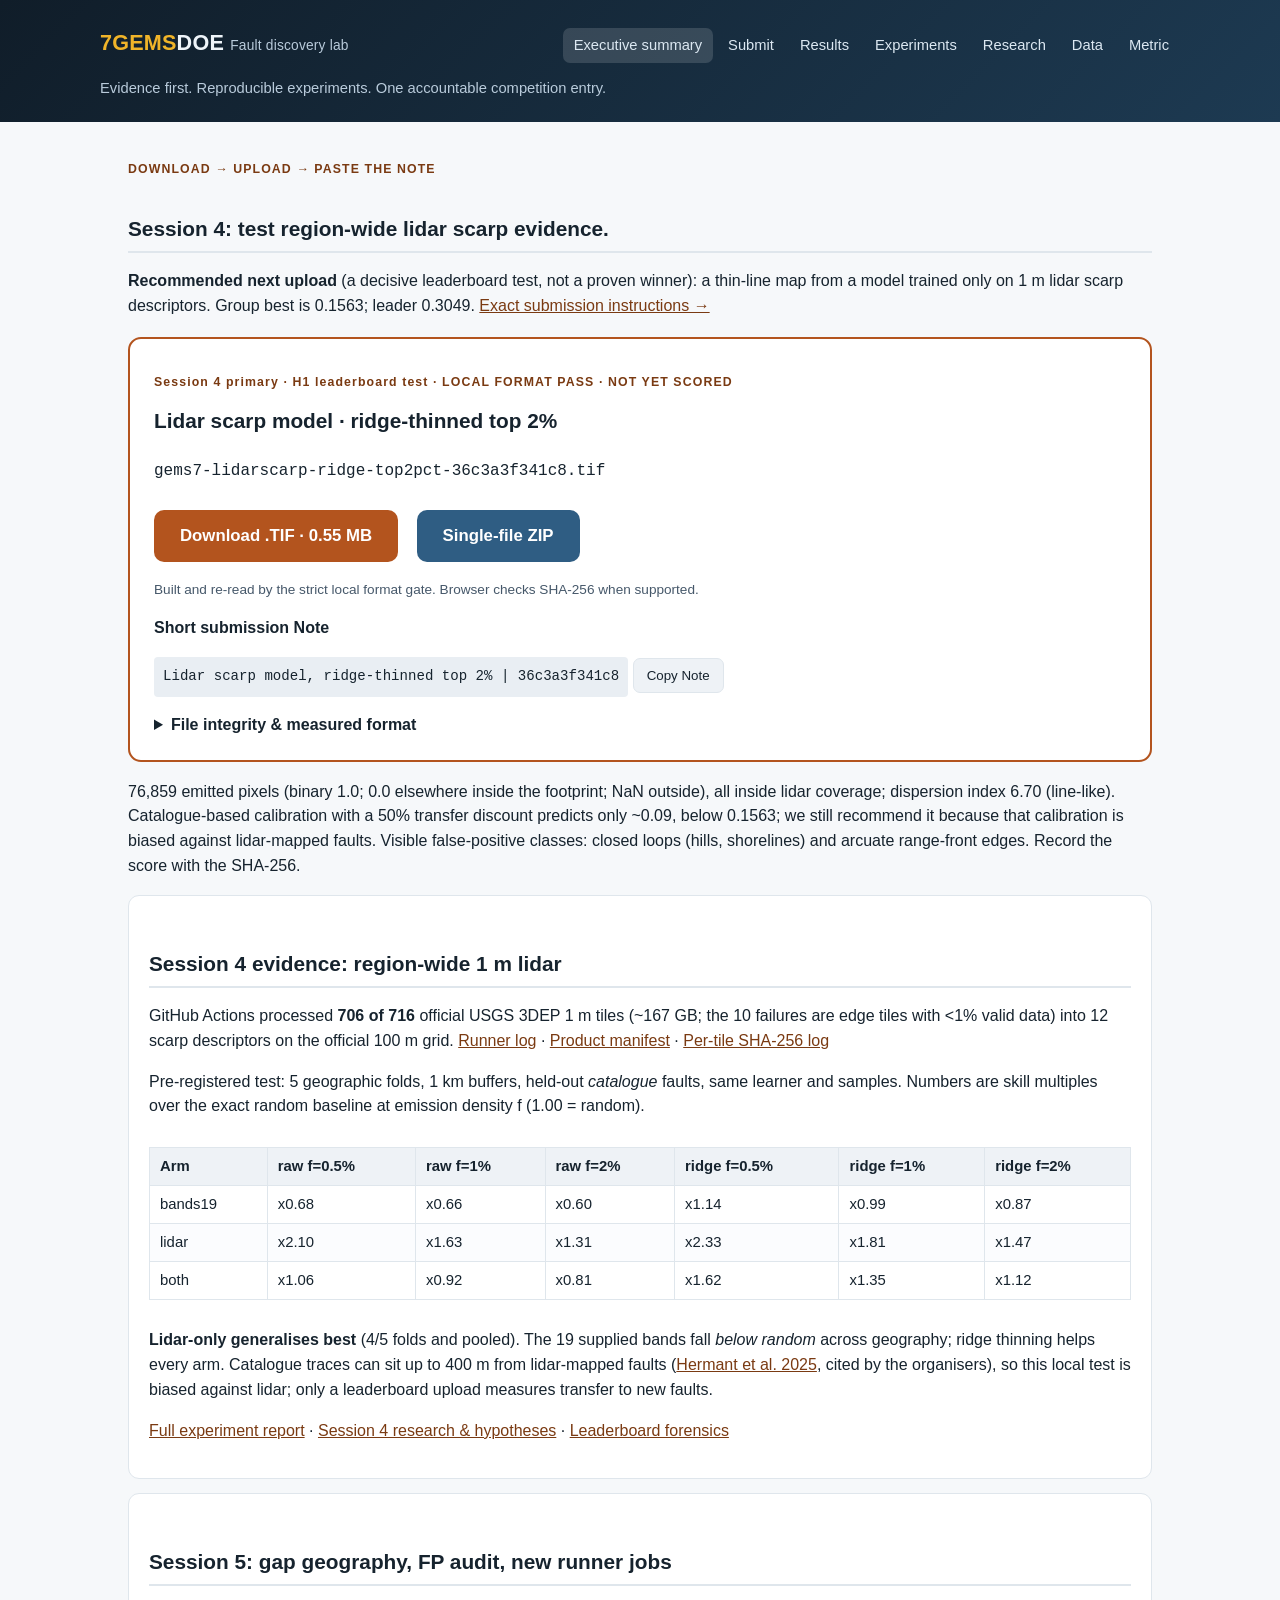
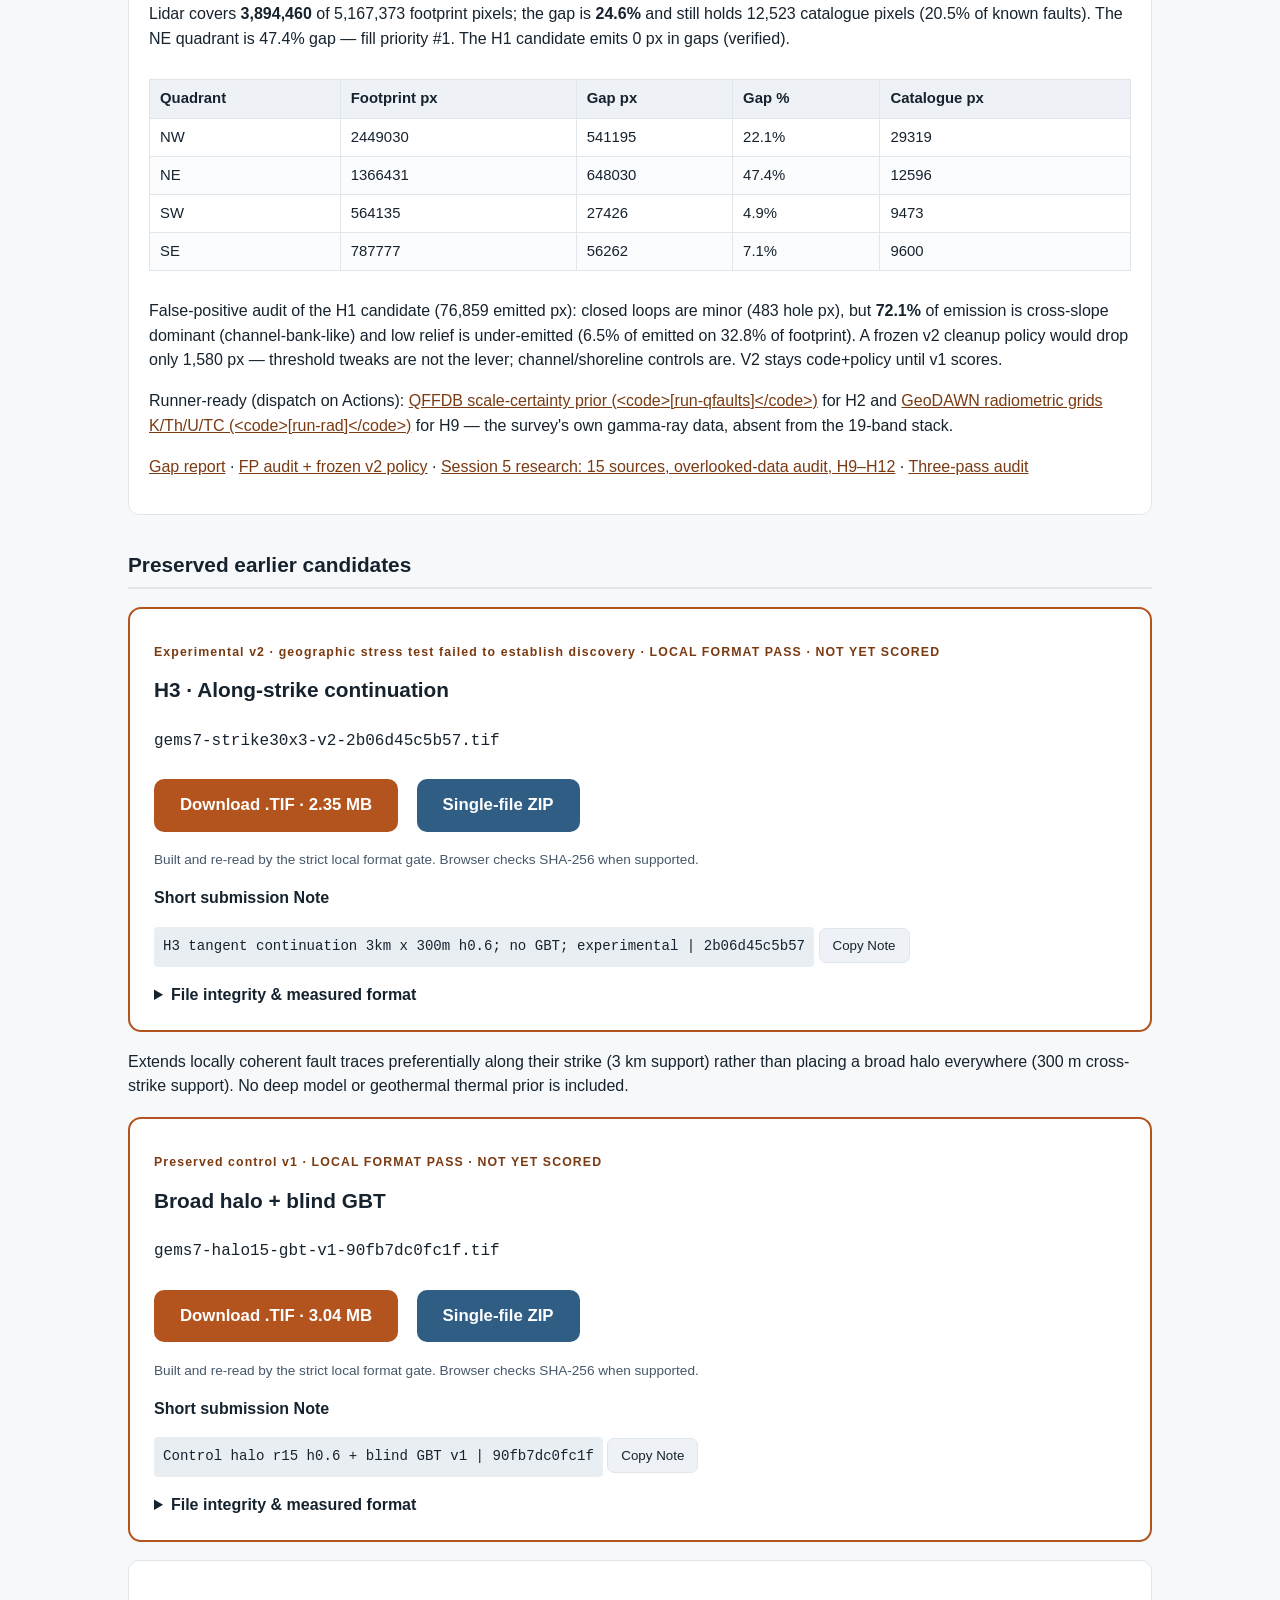
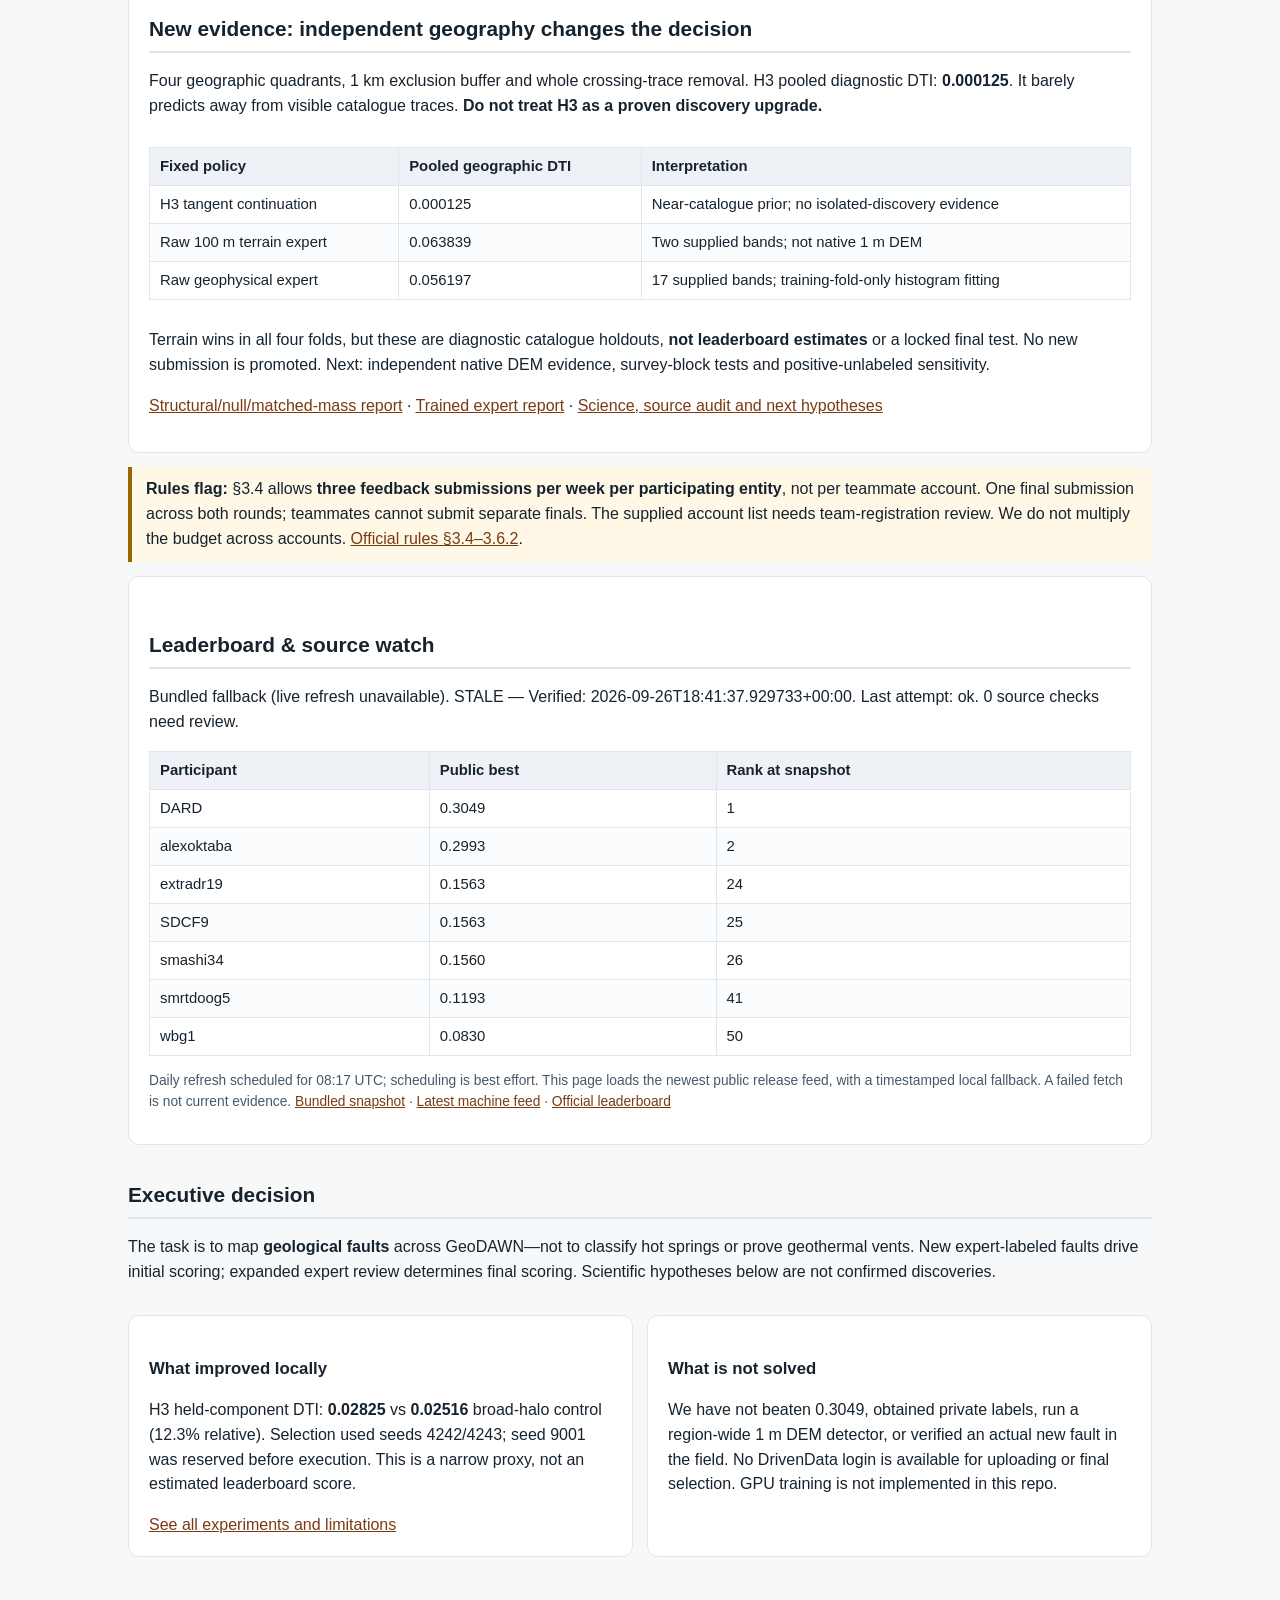
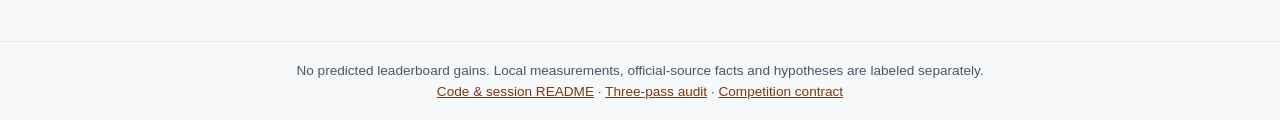
==== index.html @ 9f280db2 "Session 5: gap geography, FP audit, QFFDB + radiometric runner jobs, H9-H12 strategy - lidar_gaps.py" ====
<!doctype html>
<html lang="en"><head><meta charset="utf-8"><meta name="viewport" content="width=device-width,initial-scale=1">
<title>Executive summary · 7GEMSDOE</title><link rel="stylesheet" href="assets/style.css"><script src="assets/site.js" defer></script></head>
<body><a class="skip" href="#main">Skip to content</a><header class="site"><div class="wrap"><h1><span class="gem">7GEMS</span>DOE <span class="small">Fault discovery lab</span></h1>
<nav class="site" aria-label="Main navigation"><a href="index.html" aria-current=page>Executive summary</a><a href="how-to-submit.html" >Submit</a><a href="results.html" >Results</a><a href="strategy.html" >Experiments</a><a href="research.html" >Research</a><a href="data.html" >Data</a><a href="metric.html" >Metric</a></nav><p class="tag">Evidence first. Reproducible experiments. One accountable competition entry.</p></div></header>
<main id="main"><p class="eyebrow">DOWNLOAD → UPLOAD → PASTE THE NOTE</p><h2>Session 4: test region-wide lidar scarp evidence.</h2>
<p><strong>Recommended next upload</strong> (a decisive leaderboard test, not a proven winner): a thin-line map from a model trained only on 1 m lidar scarp descriptors. Group best is 0.1563; leader 0.3049. <a href="how-to-submit.html">Exact submission instructions →</a></p>
<section class="hero"><p class="eyebrow">Session 4 primary · H1 leaderboard test · LOCAL FORMAT PASS · NOT YET SCORED</p><h2>Lidar scarp model · ridge-thinned top 2%</h2>
<p class="filename">gems7-lidarscarp-ridge-top2pct-36c3a3f341c8.tif</p><a class="btn" data-verify-download data-sha="36c3a3f341c8306dfb5610f61acfec635a7cb8a3ef6ef00380ca083d2f9745fe" href="downloads/gems7-lidarscarp-ridge-top2pct-36c3a3f341c8.tif" download>Download .TIF · 0.55 MB</a>
<a class="btn secondary" href="downloads/gems7-lidarscarp-ridge-top2pct-36c3a3f341c8.zip" download>Single-file ZIP</a>
<p class="download-status" role="status" aria-live="polite">Built and re-read by the strict local format gate. Browser checks SHA-256 when supported.</p>
<p><strong>Short submission Note</strong></p><code class="note-text">Lidar scarp model, ridge-thinned top 2% | 36c3a3f341c8</code> <button class="copy-note" type="button">Copy Note</button>
<details><summary>File integrity & measured format</summary><p>SHA-256 <code>36c3a3f341c8306dfb5610f61acfec635a7cb8a3ef6ef00380ca083d2f9745fe</code></p>
<p>Single-band float32; 3,292 × 3,730; EPSG:32611; 100 m. Finite values [0.00, 1.00] on 5,167,373 pixels; NaN outside template footprint.</p>
<a href="downloads/gems7-lidarscarp-ridge-top2pct-36c3a3f341c8.json">Full reproducibility manifest</a></details></section>
<p>76,859 emitted pixels (binary 1.0; 0.0 elsewhere inside the footprint; NaN outside), all inside lidar coverage; dispersion index 6.70 (line-like). Catalogue-based calibration with a 50% transfer discount predicts only ~0.09, below 0.1563; we still recommend it because that calibration is biased against lidar-mapped faults. Visible false-positive classes: closed loops (hills, shorelines) and arcuate range-front edges. Record the score with the SHA-256.</p>
<section class="card"><h2>Session 4 evidence: region-wide 1 m lidar</h2>
<p>GitHub Actions processed <strong>706 of 716</strong> official USGS 3DEP 1 m tiles (~167 GB; the 10 failures are edge tiles with &lt;1% valid data) into 12 scarp descriptors on the official 100 m grid. <a href="https://github.com/buffedlizard55-lab/7GEMSDOE/actions/runs/36266555805">Runner log</a> · <a href="external/dem/lidar_scarp_features.json">Product manifest</a> · <a href="external/dem/lidar_tile_log.json">Per-tile SHA-256 log</a></p>
<p>Pre-registered test: 5 geographic folds, 1 km buffers, held-out <em>catalogue</em> faults, same learner and samples. Numbers are skill multiples over the exact random baseline at emission density f (1.00 = random).</p>
<div class="table-scroll"><table><thead><tr><th>Arm</th><th>raw f=0.5%</th><th>raw f=1%</th><th>raw f=2%</th><th>ridge f=0.5%</th><th>ridge f=1%</th><th>ridge f=2%</th></tr></thead><tbody><tr><td>bands19</td><td>x0.68</td><td>x0.66</td><td>x0.60</td><td>x1.14</td><td>x0.99</td><td>x0.87</td></tr><tr><td>lidar</td><td>x2.10</td><td>x1.63</td><td>x1.31</td><td>x2.33</td><td>x1.81</td><td>x1.47</td></tr><tr><td>both</td><td>x1.06</td><td>x0.92</td><td>x0.81</td><td>x1.62</td><td>x1.35</td><td>x1.12</td></tr></tbody></table></div>
<p><strong>Lidar-only generalises best</strong> (4/5 folds and pooled). The 19 supplied bands fall <em>below random</em> across geography; ridge thinning helps every arm. Catalogue traces can sit up to 400 m from lidar-mapped faults (<a href="https://pangea.stanford.edu/ERE/db/GeoConf/papers/SGW/2025/Hermant.pdf">Hermant et al. 2025</a>, cited by the organisers), so this local test is biased against lidar; only a leaderboard upload measures transfer to new faults.</p>
<p><a href="knowledge/session4/lidar_experiment.json">Full experiment report</a> · <a href="knowledge/session4/research.md">Session 4 research &amp; hypotheses</a> · <a href="knowledge/session4/review.md">Leaderboard forensics</a></p></section>
<section class="card"><h2>Session 5: gap geography, FP audit, new runner jobs</h2>
<p>Lidar covers <strong>3,894,460</strong> of 5,167,373 footprint pixels; the gap is <strong>24.6%</strong> and still holds 12,523 catalogue pixels (20.5% of known faults). The NE quadrant is 47.4% gap — fill priority #1. The H1 candidate emits 0 px in gaps (verified).</p>
<div class="table-scroll"><table><thead><tr><th>Quadrant</th><th>Footprint px</th><th>Gap px</th><th>Gap %</th><th>Catalogue px</th></tr></thead><tbody><tr><td>NW</td><td>2449030</td><td>541195</td><td>22.1%</td><td>29319</td></tr><tr><td>NE</td><td>1366431</td><td>648030</td><td>47.4%</td><td>12596</td></tr><tr><td>SW</td><td>564135</td><td>27426</td><td>4.9%</td><td>9473</td></tr><tr><td>SE</td><td>787777</td><td>56262</td><td>7.1%</td><td>9600</td></tr></tbody></table></div>
<p>False-positive audit of the H1 candidate (76,859 emitted px): closed loops are minor (483 hole px), but <strong>72.1%</strong> of emission is cross-slope dominant (channel-bank-like) and low relief is under-emitted (6.5% of emitted on 32.8% of footprint). A frozen v2 cleanup policy would drop only 1,580 px — threshold tweaks are not the lever; channel/shoreline controls are. V2 stays code+policy until v1 scores.</p>
<p>Runner-ready (dispatch on Actions): <a href="https://github.com/buffedlizard55-lab/7GEMSDOE/actions">QFFDB scale-certainty prior (&lt;code&gt;[run-qfaults]&lt;/code&gt;)</a> for H2 and <a href="https://github.com/buffedlizard55-lab/7GEMSDOE/actions">GeoDAWN radiometric grids K/Th/U/TC (&lt;code&gt;[run-rad]&lt;/code&gt;)</a> for H9 — the survey's own gamma-ray data, absent from the 19-band stack.</p>
<p><a href="knowledge/session5/lidar_gaps.json">Gap report</a> · <a href="knowledge/session5/lidar_fp_audit.json">FP audit + frozen v2 policy</a> · <a href="knowledge/session5/research.md">Session 5 research: 15 sources, overlooked-data audit, H9–H12</a> · <a href="knowledge/session5/review.md">Three-pass audit</a></p></section>
<h2>Preserved earlier candidates</h2>
<section class="hero"><p class="eyebrow">Experimental v2 · geographic stress test failed to establish discovery · LOCAL FORMAT PASS · NOT YET SCORED</p><h2>H3 · Along-strike continuation</h2>
<p class="filename">gems7-strike30x3-v2-2b06d45c5b57.tif</p><a class="btn" data-verify-download data-sha="2b06d45c5b5726be60ed7f953accda58919999a99b442bb87410377e0c4c034a" href="downloads/gems7-strike30x3-v2-2b06d45c5b57.tif" download>Download .TIF · 2.35 MB</a>
<a class="btn secondary" href="downloads/gems7-strike30x3-v2-2b06d45c5b57.zip" download>Single-file ZIP</a>
<p class="download-status" role="status" aria-live="polite">Built and re-read by the strict local format gate. Browser checks SHA-256 when supported.</p>
<p><strong>Short submission Note</strong></p><code class="note-text">H3 tangent continuation 3km x 300m h0.6; no GBT; experimental | 2b06d45c5b57</code> <button class="copy-note" type="button">Copy Note</button>
<details><summary>File integrity & measured format</summary><p>SHA-256 <code>2b06d45c5b5726be60ed7f953accda58919999a99b442bb87410377e0c4c034a</code></p>
<p>Single-band float32; 3,292 × 3,730; EPSG:32611; 100 m. Finite values [0.00, 0.95] on 5,167,373 pixels; NaN outside template footprint.</p>
<a href="downloads/gems7-strike30x3-v2-2b06d45c5b57.json">Full reproducibility manifest</a></details></section>
<p>Extends locally coherent fault traces preferentially along their strike (3 km support) rather than placing a broad halo everywhere (300 m cross-strike support). No deep model or geothermal thermal prior is included.</p>
<section class="hero"><p class="eyebrow">Preserved control v1 · LOCAL FORMAT PASS · NOT YET SCORED</p><h2>Broad halo + blind GBT</h2>
<p class="filename">gems7-halo15-gbt-v1-90fb7dc0fc1f.tif</p><a class="btn" data-verify-download data-sha="90fb7dc0fc1f6e7d3dbb20927417c6af7d110ca41167329d792c75c145f75b6a" href="downloads/gems7-halo15-gbt-v1-90fb7dc0fc1f.tif" download>Download .TIF · 3.04 MB</a>
<a class="btn secondary" href="downloads/gems7-halo15-gbt-v1-90fb7dc0fc1f.zip" download>Single-file ZIP</a>
<p class="download-status" role="status" aria-live="polite">Built and re-read by the strict local format gate. Browser checks SHA-256 when supported.</p>
<p><strong>Short submission Note</strong></p><code class="note-text">Control halo r15 h0.6 + blind GBT v1 | 90fb7dc0fc1f</code> <button class="copy-note" type="button">Copy Note</button>
<details><summary>File integrity & measured format</summary><p>SHA-256 <code>90fb7dc0fc1f6e7d3dbb20927417c6af7d110ca41167329d792c75c145f75b6a</code></p>
<p>Single-band float32; 3,292 × 3,730; EPSG:32611; 100 m. Finite values [0.00, 0.95] on 5,167,373 pixels; NaN outside template footprint.</p>
<a href="downloads/gems7-halo15-gbt-v1-90fb7dc0fc1f.json">Full reproducibility manifest</a></details></section>
<section class="card"><h2>New evidence: independent geography changes the decision</h2>
<p>Four geographic quadrants, 1 km exclusion buffer and whole crossing-trace removal. H3 pooled diagnostic DTI: <strong>0.000125</strong>.
It barely predicts away from visible catalogue traces. <strong>Do not treat H3 as a proven discovery upgrade.</strong></p>
<div class="table-scroll"><table><thead><tr><th>Fixed policy</th><th>Pooled geographic DTI</th><th>Interpretation</th></tr></thead><tbody><tr><td>H3 tangent continuation</td><td>0.000125</td><td>Near-catalogue prior; no isolated-discovery evidence</td></tr><tr><td>Raw 100 m terrain expert</td><td>0.063839</td><td>Two supplied bands; not native 1 m DEM</td></tr><tr><td>Raw geophysical expert</td><td>0.056197</td><td>17 supplied bands; training-fold-only histogram fitting</td></tr></tbody></table></div>
<p>Terrain wins in all four folds, but these are diagnostic catalogue holdouts, <strong>not leaderboard estimates</strong> or a locked final test. No new submission is promoted. Next: independent native DEM evidence, survey-block tests and positive-unlabeled sensitivity.</p>
<p><a href="knowledge/session3/spatial_experiment.json">Structural/null/matched-mass report</a> · <a href="knowledge/session3/expert_experiment.json">Trained expert report</a> · <a href="knowledge/session3/research.md">Science, source audit and next hypotheses</a></p></section><aside class="note"><strong>Rules flag:</strong> §3.4 allows <strong>three feedback submissions per week per participating entity</strong>, not per teammate account. One final submission across both rounds; teammates cannot submit separate finals.
The supplied account list needs team-registration review. We do not multiply the budget across accounts. <a href="https://docs.nlr.gov/docs/fy26osti/96647.pdf">Official rules §3.4–3.6.2</a>.</aside><section class="card" id="feed"><h2>Leaderboard & source watch</h2>
<p id="feed-status" role="status">Snapshot: 2026-09-26T18:41:37.929733+00:00. Last refresh: ok.</p>
<div id="feed-rows"><div class="table-scroll"><table><thead><tr><th>Participant</th><th>Public best</th><th>Rank at snapshot</th></tr></thead><tbody><tr><td>DARD</td><td>0.3049</td><td>1</td></tr><tr><td>extradr19</td><td>0.1563</td><td>24</td></tr><tr><td>SDCF9</td><td>0.1563</td><td>25</td></tr><tr><td>smashi34</td><td>0.1560</td><td>26</td></tr><tr><td>smrtdoog5</td><td>0.1193</td><td>41</td></tr><tr><td>wbg1</td><td>0.0830</td><td>50</td></tr></tbody></table></div></div>
<p class="small">Daily refresh scheduled for 08:17 UTC; scheduling is best effort. This page loads the newest public release feed, with a timestamped local fallback. A failed fetch is not current evidence.
<a href="knowledge/feed.json">Bundled snapshot</a> · <a href="https://github.com/buffedlizard55-lab/7GEMSDOE/releases/tag/research-feed">Latest machine feed</a> · <a href="https://www.drivendata.org/competitions/306/competition-doe-gems/leaderboard/">Official leaderboard</a></p></section><h2>Executive decision</h2><p>The task is to map <strong>geological faults</strong> across GeoDAWN—not to classify hot springs or prove geothermal vents. New expert-labeled faults drive initial scoring; expanded expert review determines final scoring. Scientific hypotheses below are not confirmed discoveries.</p><div class="grid2"><section class="card"><h3>What improved locally</h3>
<p>H3 held-component DTI: <strong>0.02825</strong> vs <strong>0.02516</strong> broad-halo control (12.3% relative).
Selection used seeds 4242/4243; seed 9001 was reserved before execution. This is a narrow proxy, not an estimated leaderboard score.</p><a href="strategy.html">See all experiments and limitations</a></section>
<section class="card"><h3>What is not solved</h3><p>We have not beaten 0.3049, obtained private labels, run a region-wide 1 m DEM detector, or verified an actual new fault in the field.
No DrivenData login is available for uploading or final selection. GPU training is not implemented in this repo.</p></section></div></main><footer class="site">No predicted leaderboard gains. Local measurements, official-source facts and hypotheses are labeled separately.<br>
<a href="https://github.com/buffedlizard55-lab/7GEMSDOE">Code &amp; session README</a> · <a href="knowledge/session2/review.md">Three-pass audit</a> · <a href="https://www.drivendata.org/competitions/306/competition-doe-gems/page/967/">Competition contract</a></footer></body></html>
---- assets/style.css ----
:root {
  --ink: #16232e;
  --ink-soft: #46586a;
  --bg: #f6f8fa;
  --card: #ffffff;
  --line: #dfe6ec;
  --accent: #b3541e;
  --accent-ink: #7a3a12;
  --ok: #1a7f37;
  --warn: #9a6700;
  --bad: #b42318;
  --code-bg: #0f1b26;
}
* { box-sizing: border-box; }
body {
  margin: 0; background: var(--bg); color: var(--ink);
  font: 16px/1.55 -apple-system, "Segoe UI", Roboto, Helvetica, Arial, sans-serif;
}
header.site {
  background: linear-gradient(135deg, #101d29 0%, #1d3a52 100%);
  color: #eef4f9; padding: 26px 0 22px;
}
header.site .wrap { display: flex; flex-wrap: wrap; align-items: baseline; gap: 12px 22px; }
header.site h1 { font-size: 1.35rem; margin: 0; letter-spacing: .2px; }
header.site h1 .gem { color: #f0b429; }
header.site p.tag { margin: 2px 0 0; color: #b9cbdb; font-size: .92rem; width: 100%; }
nav.site { margin-left: auto; display: flex; flex-wrap: wrap; gap: 4px; }
nav.site a {
  color: #dce8f2; text-decoration: none; padding: 6px 11px; border-radius: 7px;
  font-size: .92rem;
}
nav.site a:hover, nav.site a.active { background: rgba(255,255,255,.14); color: #fff; }
main { max-width: 1060px; margin: 0 auto; padding: 26px 18px 70px; }
h2 { margin: 34px 0 10px; font-size: 1.3rem; border-bottom: 2px solid var(--line); padding-bottom: 6px; }
h3 { margin: 22px 0 8px; font-size: 1.05rem; }
a { color: var(--accent-ink); }
code, pre { font-family: ui-monospace, SFMono-Regular, Menlo, Consolas, monospace; }
code { background: #e9eef3; padding: 1px 5px; border-radius: 4px; font-size: .88em; }
pre { background: var(--code-bg); color: #d9e6f2; padding: 14px 16px; border-radius: 9px; overflow-x: auto; font-size: .86rem; }
table { border-collapse: collapse; width: 100%; margin: 12px 0; background: var(--card); font-size: .93rem; }
th, td { border: 1px solid var(--line); padding: 7px 10px; text-align: left; vertical-align: top; }
th { background: #eef2f6; }
tr:nth-child(even) td { background: #fbfcfe; }
.card { background: var(--card); border: 1px solid var(--line); border-radius: 11px; padding: 18px 20px; margin: 14px 0; }
.pill { display: inline-block; padding: 2px 9px; border-radius: 999px; font-size: .78rem; font-weight: 600; }
.pill.ok { background: #dcf2e2; color: var(--ok); }
.pill.warn { background: #fbeecb; color: var(--warn); }
.pill.bad { background: #fde0dd; color: var(--bad); }
.hero {
  background: var(--card); border: 2px solid var(--accent);
  border-radius: 13px; padding: 22px 24px; margin: 18px 0;
}
.hero h2 { border: none; margin: 0 0 6px; }
.btn {
  display: inline-block; background: var(--accent); color: #fff !important;
  text-decoration: none; font-weight: 700; padding: 13px 26px; border-radius: 10px;
  font-size: 1.05rem; margin: 10px 14px 4px 0;
}
.btn:hover { background: var(--accent-ink); }
.btn.secondary { background: #2f5d83; }
.small { font-size: .86rem; color: var(--ink-soft); }
.kv { display: grid; grid-template-columns: max-content 1fr; gap: 3px 16px; margin: 8px 0; }
.kv dt { font-weight: 600; color: var(--ink-soft); }
.kv dd { margin: 0; }
.note { border-left: 4px solid var(--warn); background: #fff8e6; padding: 10px 14px; border-radius: 0 8px 8px 0; margin: 12px 0; }
.ok-box { border-left: 4px solid var(--ok); background: #eefaf1; padding: 10px 14px; border-radius: 0 8px 8px 0; margin: 12px 0; }
.grid2 { display: grid; grid-template-columns: 1fr 1fr; gap: 14px; }
@media (max-width: 760px) { .grid2 { grid-template-columns: 1fr; } nav.site { margin-left: 0; } }
footer.site { border-top: 1px solid var(--line); padding: 18px; text-align: center; color: var(--ink-soft); font-size: .85rem; }
.wrap { max-width: 1120px; margin: auto; padding: 0 20px; }
header.site .small { color: #b9cbdb; font-weight: 400; }
nav.site [aria-current=page] { background: rgba(255,255,255,.14); }
.eyebrow { font-size: .77rem; font-weight: 750; letter-spacing: .09em; color: var(--accent-ink); }
.filename { overflow-wrap: anywhere; font-family: ui-monospace, monospace; }
.table-scroll { overflow-x: auto; }
.table-scroll table { min-width: 560px; }
code, td, dd { overflow-wrap: anywhere; }
.note-text { display: inline-block; padding: 9px; max-width: 100%; }
button { border: 1px solid var(--line); border-radius: 7px; padding: 9px 13px; cursor: pointer; background: #eef2f6; color: var(--ink); }
button:focus-visible, a:focus-visible, summary:focus-visible { outline: 3px solid #dca321; outline-offset: 4px; }
details { margin-top: 16px; } summary { cursor: pointer; font-weight: 600; }
.steps li { margin: 12px 0; }
.skip { position:absolute; top:-60px; background:white; padding:10px; z-index:10; }
.skip:focus { top:0; }
.download-status { font-size: .85rem; color: var(--ink-soft); }
@media(max-width:600px) { .hero { padding:18px; } .btn { display:block; text-align:center; margin-right:0; } .kv { grid-template-columns: 1fr; } }
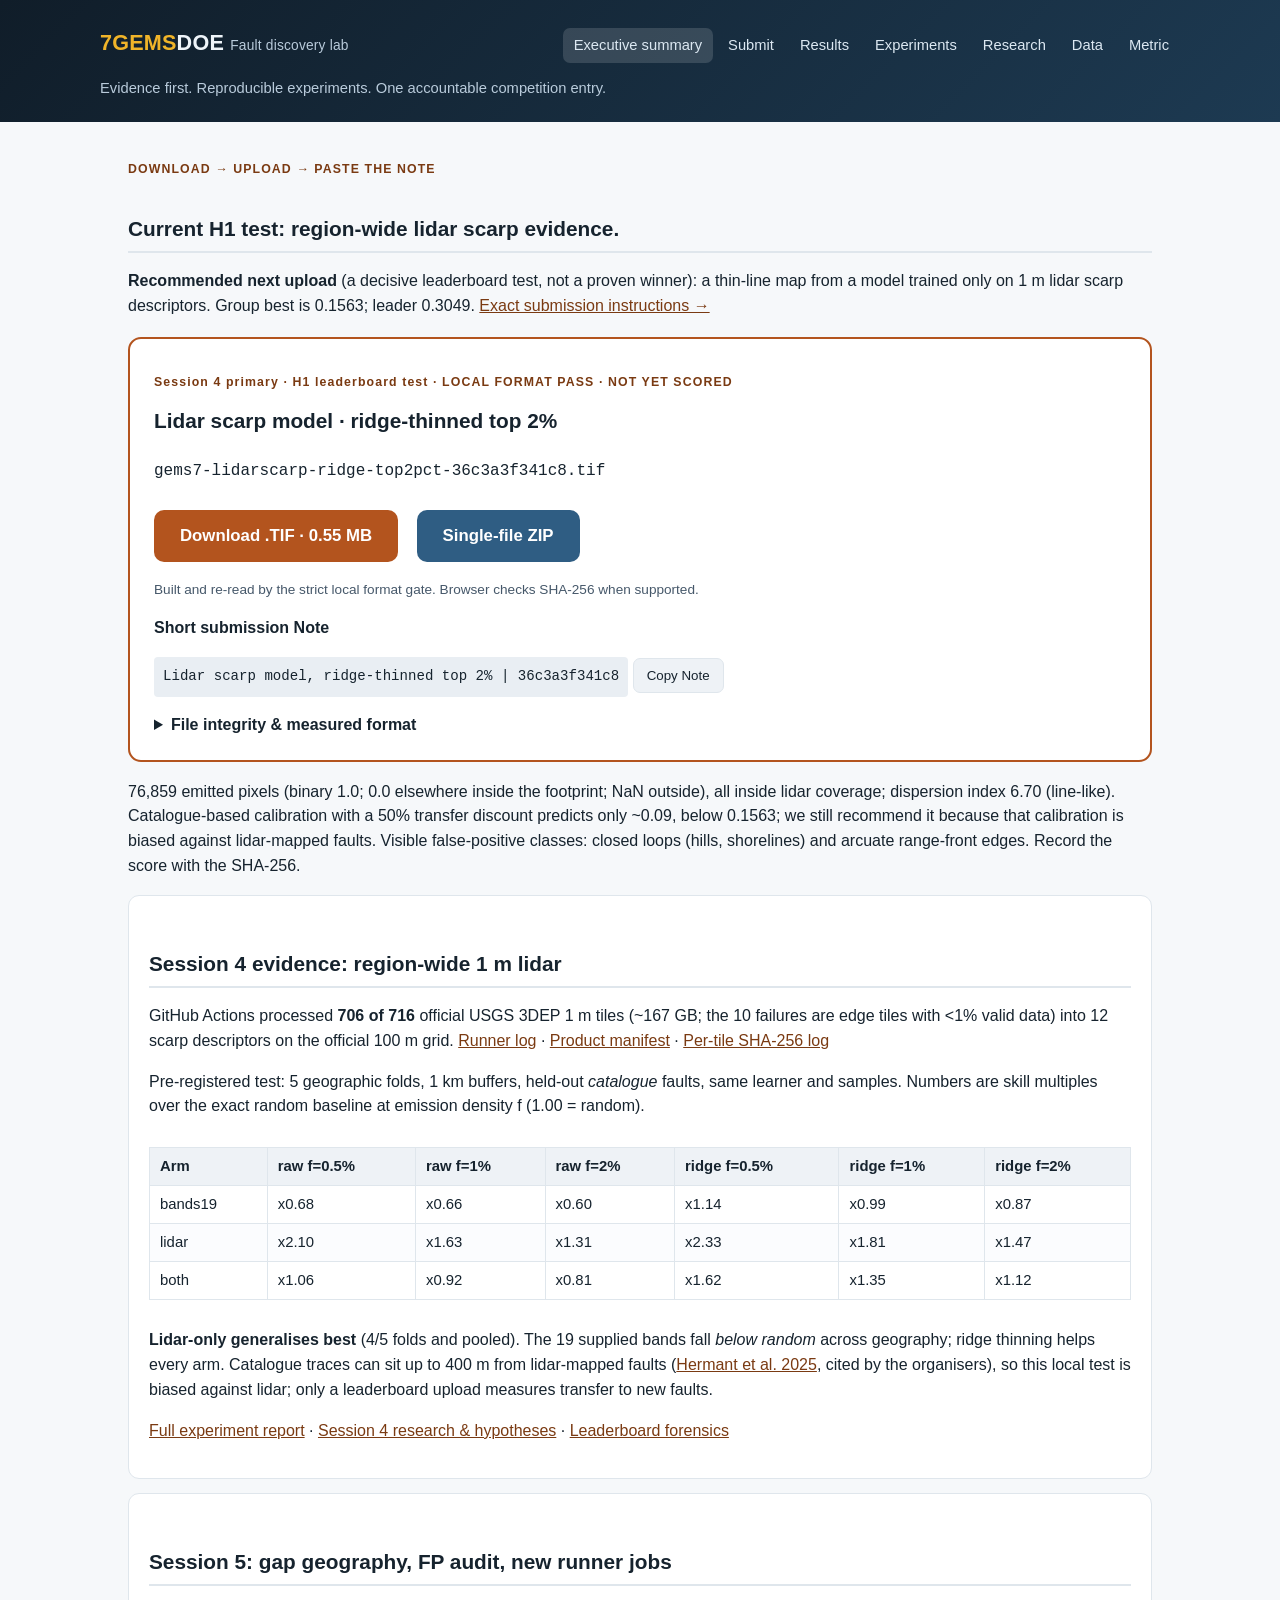
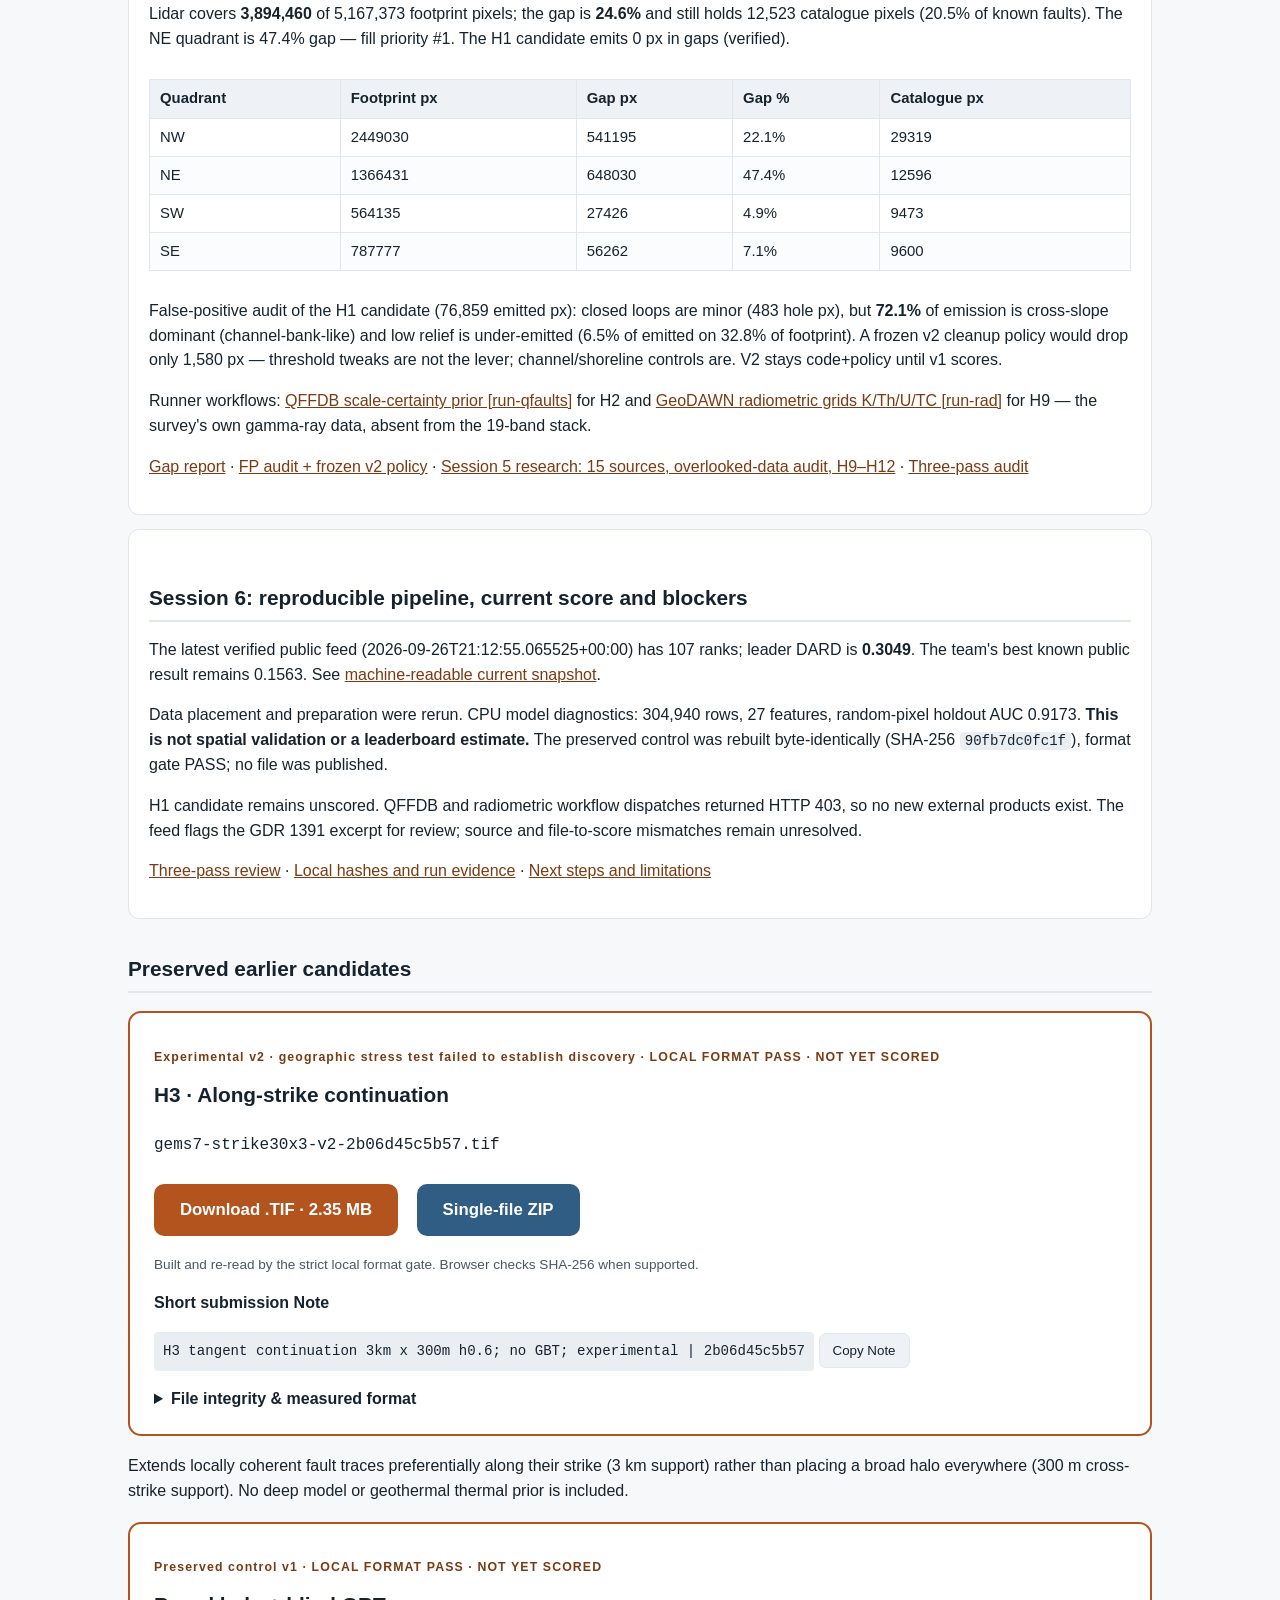
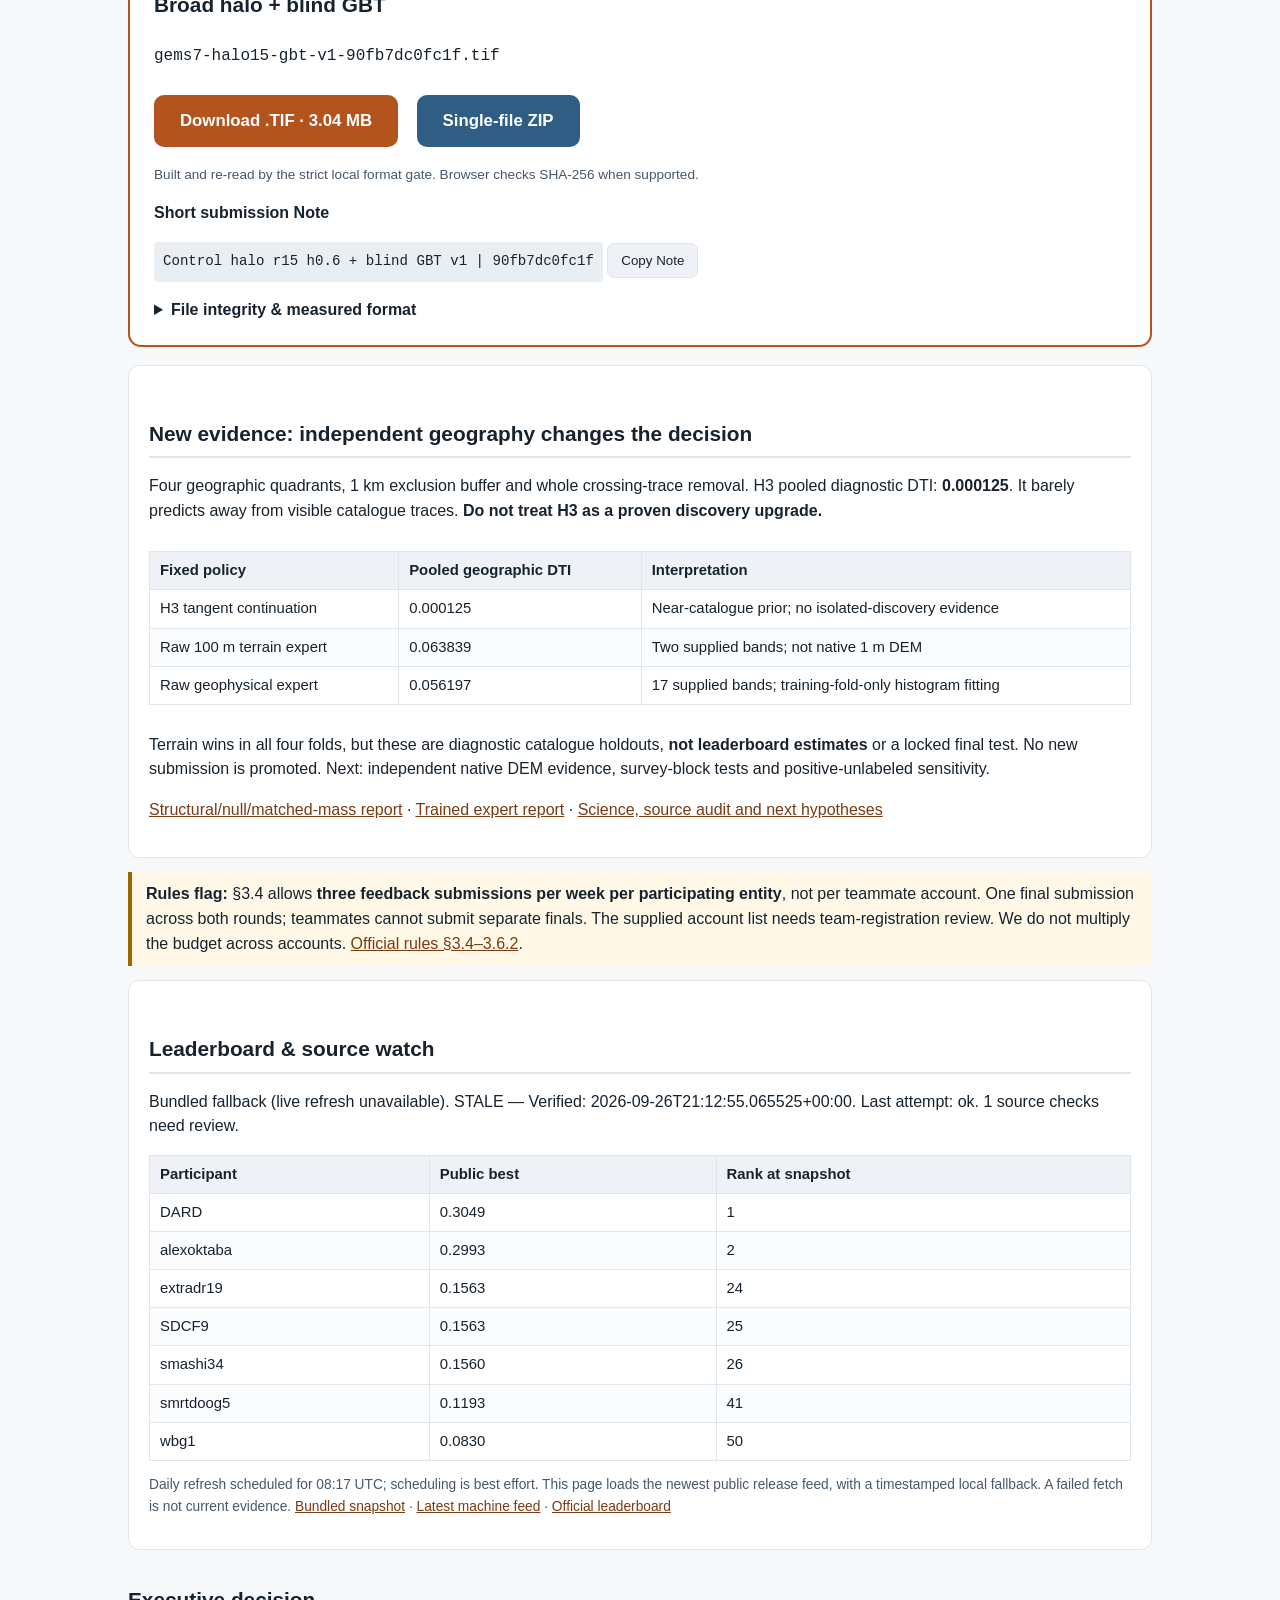
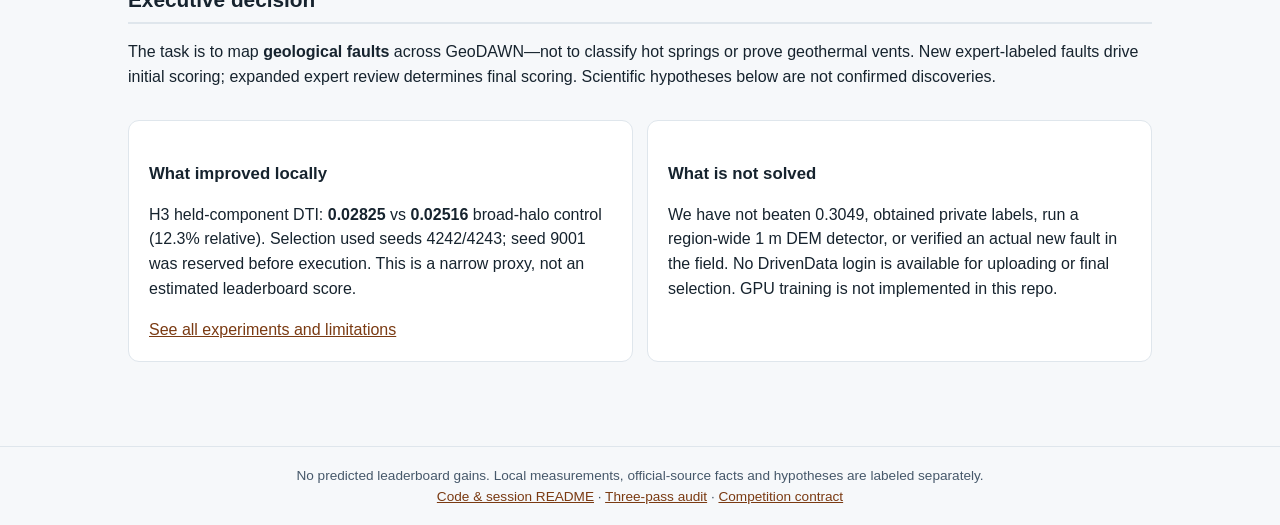
==== commit 38898c7e: "[run-rad] Harden source ingestion and refresh session 6 evidence Co-authored-by: arena-agent <297053" ====
--- a/index.html
+++ b/index.html
@@ -3,7 +3,7 @@
 <title>Executive summary · 7GEMSDOE</title><link rel="stylesheet" href="assets/style.css"><script src="assets/site.js" defer></script></head>
 <body><a class="skip" href="#main">Skip to content</a><header class="site"><div class="wrap"><h1><span class="gem">7GEMS</span>DOE <span class="small">Fault discovery lab</span></h1>
 <nav class="site" aria-label="Main navigation"><a href="index.html" aria-current=page>Executive summary</a><a href="how-to-submit.html" >Submit</a><a href="results.html" >Results</a><a href="strategy.html" >Experiments</a><a href="research.html" >Research</a><a href="data.html" >Data</a><a href="metric.html" >Metric</a></nav><p class="tag">Evidence first. Reproducible experiments. One accountable competition entry.</p></div></header>
-<main id="main"><p class="eyebrow">DOWNLOAD → UPLOAD → PASTE THE NOTE</p><h2>Session 4: test region-wide lidar scarp evidence.</h2>
+<main id="main"><p class="eyebrow">DOWNLOAD → UPLOAD → PASTE THE NOTE</p><h2>Current H1 test: region-wide lidar scarp evidence.</h2>
 <p><strong>Recommended next upload</strong> (a decisive leaderboard test, not a proven winner): a thin-line map from a model trained only on 1 m lidar scarp descriptors. Group best is 0.1563; leader 0.3049. <a href="how-to-submit.html">Exact submission instructions →</a></p>
 <section class="hero"><p class="eyebrow">Session 4 primary · H1 leaderboard test · LOCAL FORMAT PASS · NOT YET SCORED</p><h2>Lidar scarp model · ridge-thinned top 2%</h2>
 <p class="filename">gems7-lidarscarp-ridge-top2pct-36c3a3f341c8.tif</p><a class="btn" data-verify-download data-sha="36c3a3f341c8306dfb5610f61acfec635a7cb8a3ef6ef00380ca083d2f9745fe" href="downloads/gems7-lidarscarp-ridge-top2pct-36c3a3f341c8.tif" download>Download .TIF · 0.55 MB</a>
@@ -24,8 +24,13 @@
 <p>Lidar covers <strong>3,894,460</strong> of 5,167,373 footprint pixels; the gap is <strong>24.6%</strong> and still holds 12,523 catalogue pixels (20.5% of known faults). The NE quadrant is 47.4% gap — fill priority #1. The H1 candidate emits 0 px in gaps (verified).</p>
 <div class="table-scroll"><table><thead><tr><th>Quadrant</th><th>Footprint px</th><th>Gap px</th><th>Gap %</th><th>Catalogue px</th></tr></thead><tbody><tr><td>NW</td><td>2449030</td><td>541195</td><td>22.1%</td><td>29319</td></tr><tr><td>NE</td><td>1366431</td><td>648030</td><td>47.4%</td><td>12596</td></tr><tr><td>SW</td><td>564135</td><td>27426</td><td>4.9%</td><td>9473</td></tr><tr><td>SE</td><td>787777</td><td>56262</td><td>7.1%</td><td>9600</td></tr></tbody></table></div>
 <p>False-positive audit of the H1 candidate (76,859 emitted px): closed loops are minor (483 hole px), but <strong>72.1%</strong> of emission is cross-slope dominant (channel-bank-like) and low relief is under-emitted (6.5% of emitted on 32.8% of footprint). A frozen v2 cleanup policy would drop only 1,580 px — threshold tweaks are not the lever; channel/shoreline controls are. V2 stays code+policy until v1 scores.</p>
-<p>Runner-ready (dispatch on Actions): <a href="https://github.com/buffedlizard55-lab/7GEMSDOE/actions">QFFDB scale-certainty prior (&lt;code&gt;[run-qfaults]&lt;/code&gt;)</a> for H2 and <a href="https://github.com/buffedlizard55-lab/7GEMSDOE/actions">GeoDAWN radiometric grids K/Th/U/TC (&lt;code&gt;[run-rad]&lt;/code&gt;)</a> for H9 — the survey's own gamma-ray data, absent from the 19-band stack.</p>
+<p>Runner workflows: <a href="https://github.com/buffedlizard55-lab/7GEMSDOE/actions">QFFDB scale-certainty prior [run-qfaults]</a> for H2 and <a href="https://github.com/buffedlizard55-lab/7GEMSDOE/actions">GeoDAWN radiometric grids K/Th/U/TC [run-rad]</a> for H9 — the survey's own gamma-ray data, absent from the 19-band stack.</p>
 <p><a href="knowledge/session5/lidar_gaps.json">Gap report</a> · <a href="knowledge/session5/lidar_fp_audit.json">FP audit + frozen v2 policy</a> · <a href="knowledge/session5/research.md">Session 5 research: 15 sources, overlooked-data audit, H9–H12</a> · <a href="knowledge/session5/review.md">Three-pass audit</a></p></section>
+<section class="card"><h2>Session 6: reproducible pipeline, current score and blockers</h2>
+<p>The latest verified public feed (2026-09-26T21:12:55.065525+00:00) has 107 ranks; leader DARD is <strong>0.3049</strong>. The team's best known public result remains 0.1563. See <a href="knowledge/feed.json">machine-readable current snapshot</a>.</p>
+<p>Data placement and preparation were rerun. CPU model diagnostics: 304,940 rows, 27 features, random-pixel holdout AUC 0.9173. <strong>This is not spatial validation or a leaderboard estimate.</strong> The preserved control was rebuilt byte-identically (SHA-256 <code>90fb7dc0fc1f</code>), format gate PASS; no file was published.</p>
+<p>H1 candidate remains unscored. QFFDB and radiometric workflow dispatches returned HTTP 403, so no new external products exist. The feed flags the GDR 1391 excerpt for review; source and file-to-score mismatches remain unresolved.</p>
+<p><a href="knowledge/session6/review.md">Three-pass review</a> · <a href="knowledge/session6/local_verification.json">Local hashes and run evidence</a> · <a href="knowledge/session6/next_session.md">Next steps and limitations</a></p></section>
 <h2>Preserved earlier candidates</h2>
 <section class="hero"><p class="eyebrow">Experimental v2 · geographic stress test failed to establish discovery · LOCAL FORMAT PASS · NOT YET SCORED</p><h2>H3 · Along-strike continuation</h2>
 <p class="filename">gems7-strike30x3-v2-2b06d45c5b57.tif</p><a class="btn" data-verify-download data-sha="2b06d45c5b5726be60ed7f953accda58919999a99b442bb87410377e0c4c034a" href="downloads/gems7-strike30x3-v2-2b06d45c5b57.tif" download>Download .TIF · 2.35 MB</a>
@@ -51,7 +56,7 @@
 <p>Terrain wins in all four folds, but these are diagnostic catalogue holdouts, <strong>not leaderboard estimates</strong> or a locked final test. No new submission is promoted. Next: independent native DEM evidence, survey-block tests and positive-unlabeled sensitivity.</p>
 <p><a href="knowledge/session3/spatial_experiment.json">Structural/null/matched-mass report</a> · <a href="knowledge/session3/expert_experiment.json">Trained expert report</a> · <a href="knowledge/session3/research.md">Science, source audit and next hypotheses</a></p></section><aside class="note"><strong>Rules flag:</strong> §3.4 allows <strong>three feedback submissions per week per participating entity</strong>, not per teammate account. One final submission across both rounds; teammates cannot submit separate finals.
 The supplied account list needs team-registration review. We do not multiply the budget across accounts. <a href="https://docs.nlr.gov/docs/fy26osti/96647.pdf">Official rules §3.4–3.6.2</a>.</aside><section class="card" id="feed"><h2>Leaderboard & source watch</h2>
-<p id="feed-status" role="status">Snapshot: 2026-09-26T18:41:37.929733+00:00. Last refresh: ok.</p>
+<p id="feed-status" role="status">Snapshot: 2026-09-26T21:12:55.065525+00:00. Last refresh: ok.</p>
 <div id="feed-rows"><div class="table-scroll"><table><thead><tr><th>Participant</th><th>Public best</th><th>Rank at snapshot</th></tr></thead><tbody><tr><td>DARD</td><td>0.3049</td><td>1</td></tr><tr><td>extradr19</td><td>0.1563</td><td>24</td></tr><tr><td>SDCF9</td><td>0.1563</td><td>25</td></tr><tr><td>smashi34</td><td>0.1560</td><td>26</td></tr><tr><td>smrtdoog5</td><td>0.1193</td><td>41</td></tr><tr><td>wbg1</td><td>0.0830</td><td>50</td></tr></tbody></table></div></div>
 <p class="small">Daily refresh scheduled for 08:17 UTC; scheduling is best effort. This page loads the newest public release feed, with a timestamped local fallback. A failed fetch is not current evidence.
 <a href="knowledge/feed.json">Bundled snapshot</a> · <a href="https://github.com/buffedlizard55-lab/7GEMSDOE/releases/tag/research-feed">Latest machine feed</a> · <a href="https://www.drivendata.org/competitions/306/competition-doe-gems/leaderboard/">Official leaderboard</a></p></section><h2>Executive decision</h2><p>The task is to map <strong>geological faults</strong> across GeoDAWN—not to classify hot springs or prove geothermal vents. New expert-labeled faults drive initial scoring; expanded expert review determines final scoring. Scientific hypotheses below are not confirmed discoveries.</p><div class="grid2"><section class="card"><h3>What improved locally</h3>
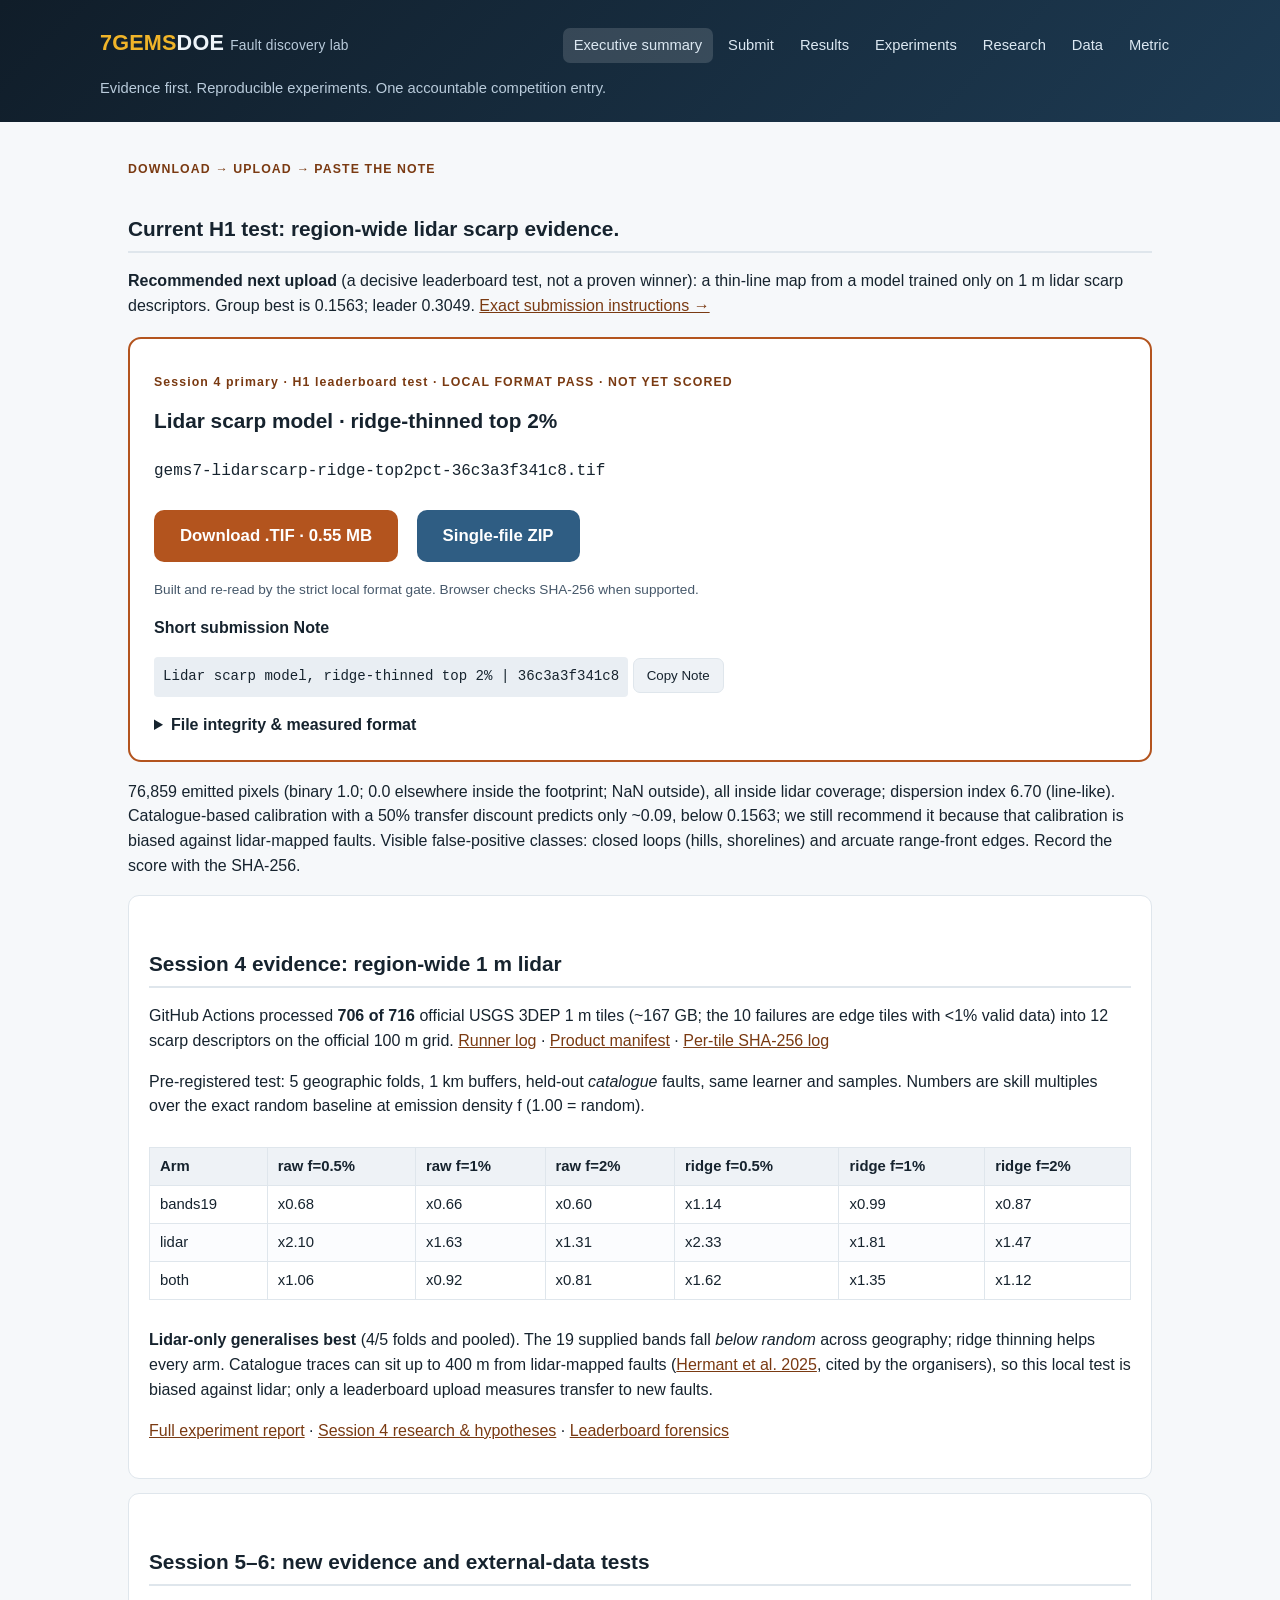
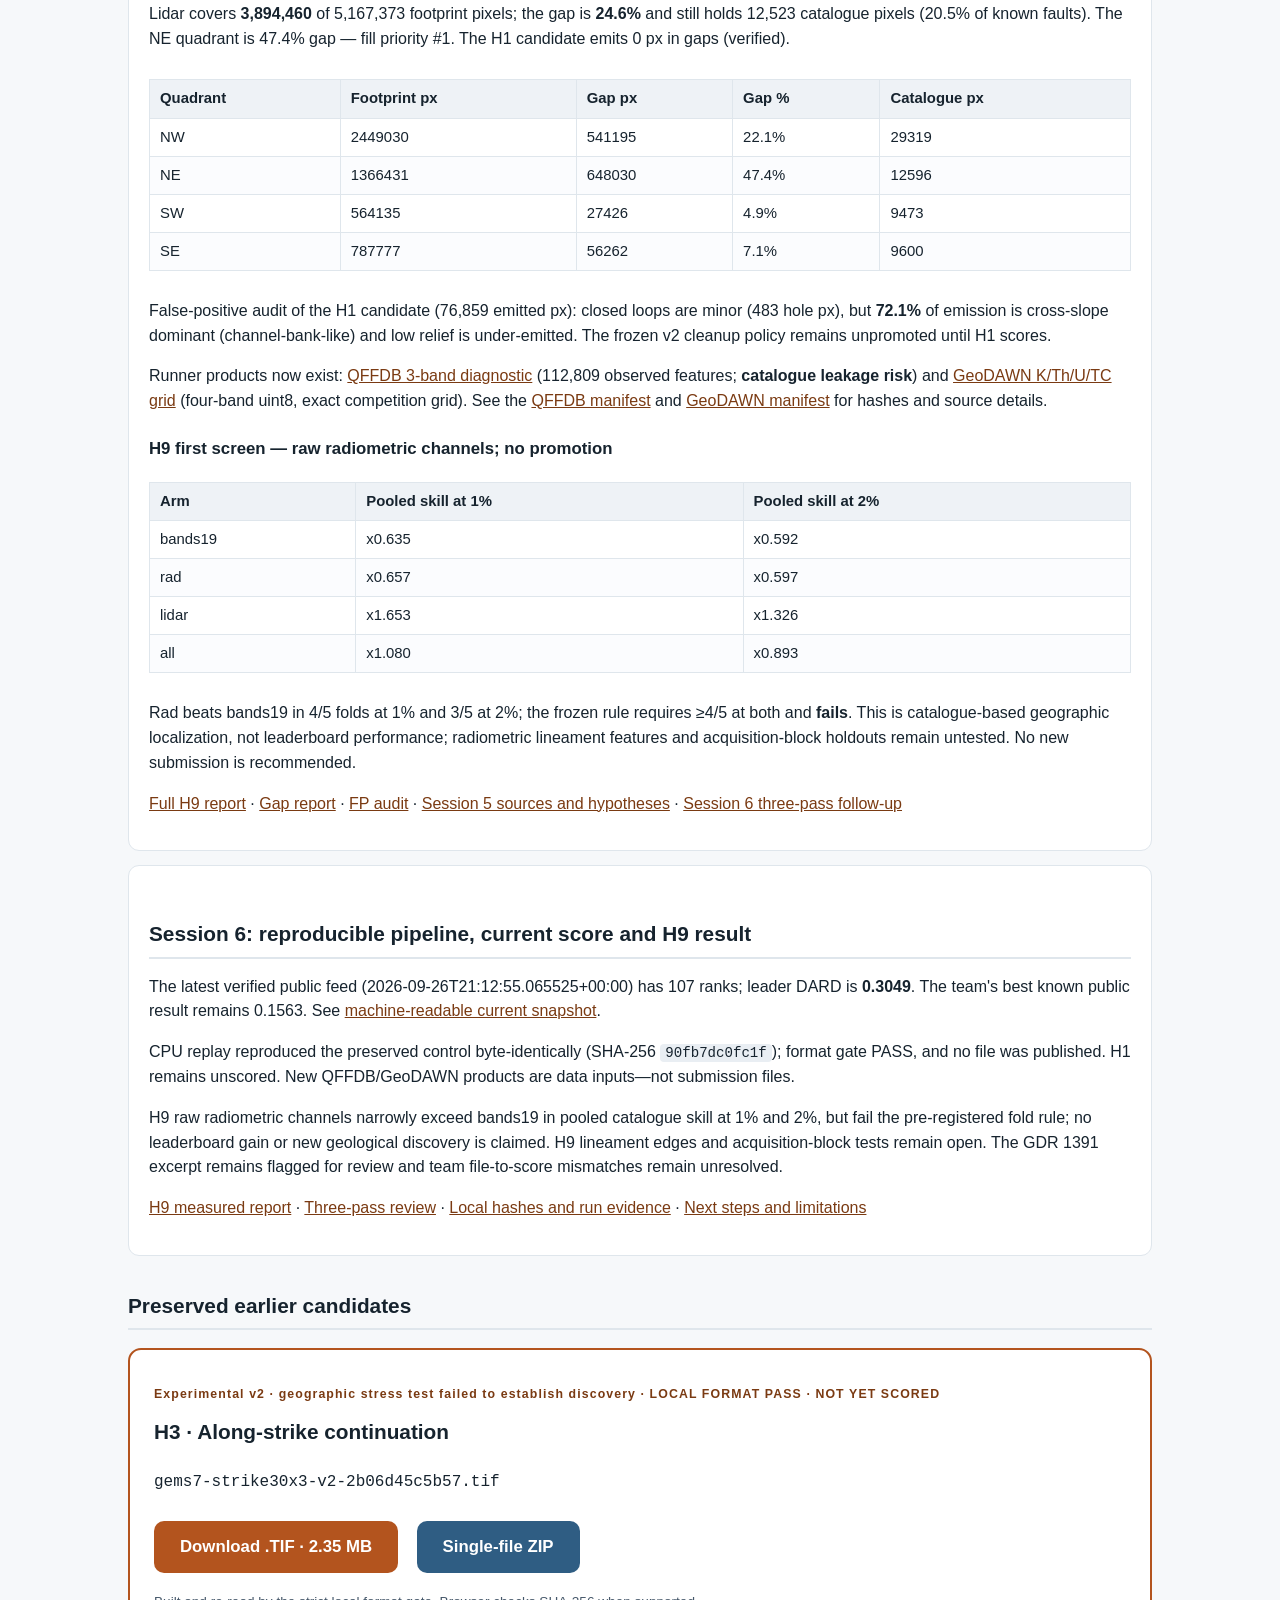
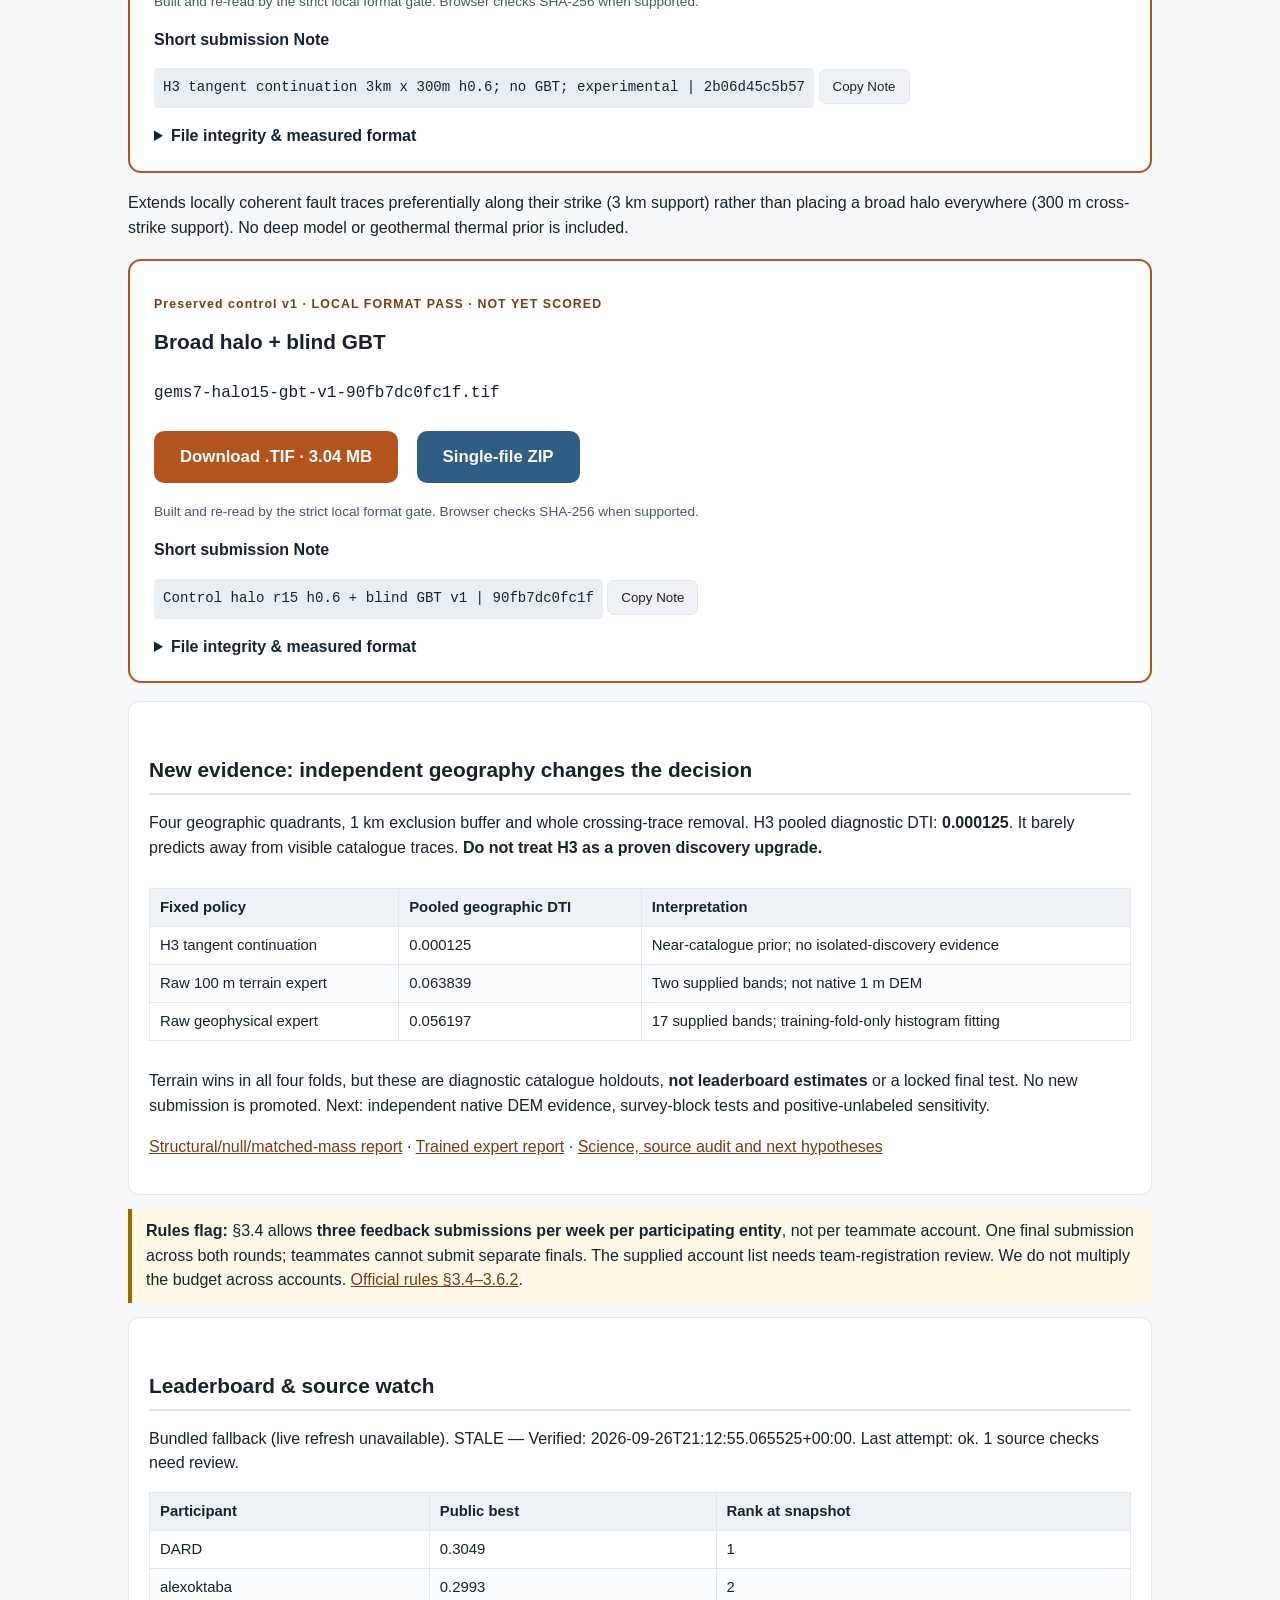
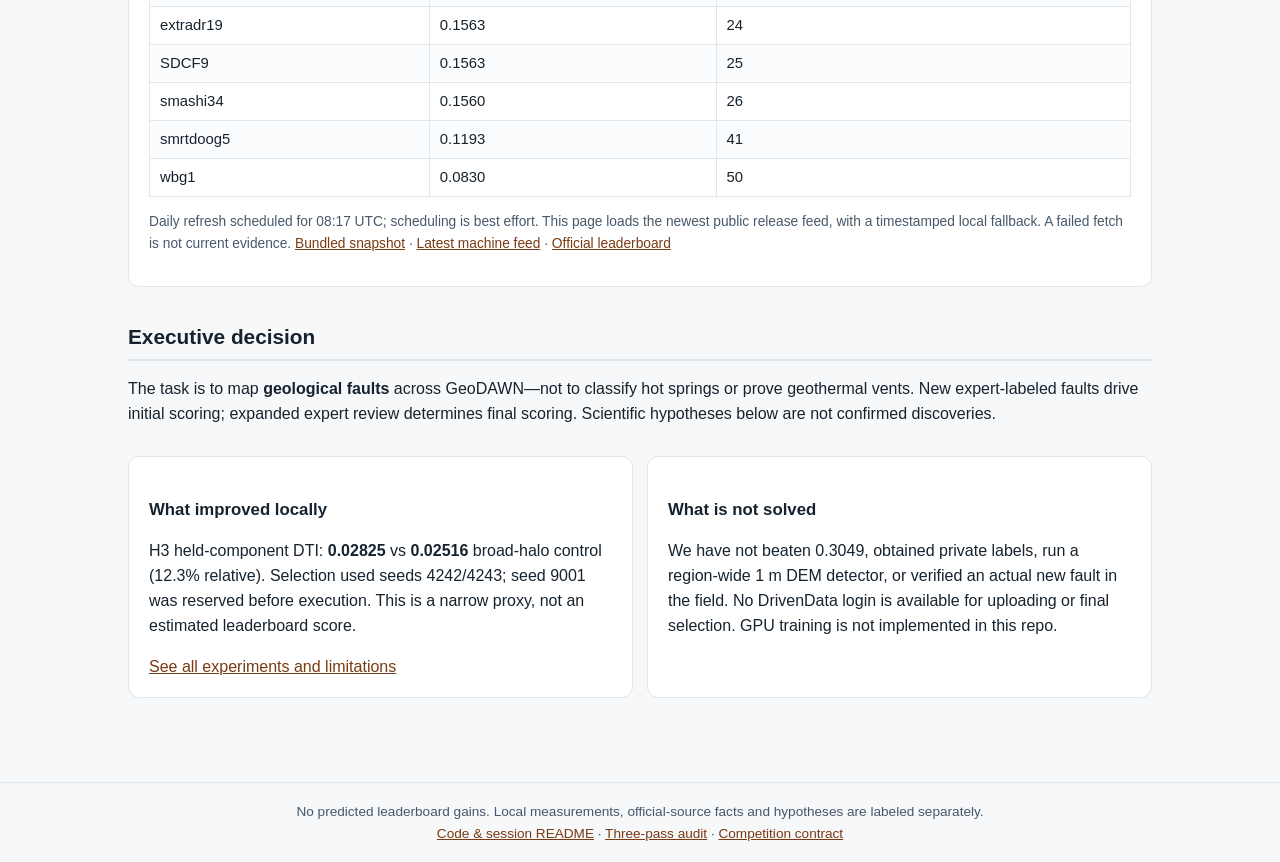
==== commit 62cd7c6c: "Record H9 radiometric screening result Co-authored-by: arena-agent <297053741+arena-agent@users.nore" ====
--- a/index.html
+++ b/index.html
@@ -20,17 +20,20 @@
 <div class="table-scroll"><table><thead><tr><th>Arm</th><th>raw f=0.5%</th><th>raw f=1%</th><th>raw f=2%</th><th>ridge f=0.5%</th><th>ridge f=1%</th><th>ridge f=2%</th></tr></thead><tbody><tr><td>bands19</td><td>x0.68</td><td>x0.66</td><td>x0.60</td><td>x1.14</td><td>x0.99</td><td>x0.87</td></tr><tr><td>lidar</td><td>x2.10</td><td>x1.63</td><td>x1.31</td><td>x2.33</td><td>x1.81</td><td>x1.47</td></tr><tr><td>both</td><td>x1.06</td><td>x0.92</td><td>x0.81</td><td>x1.62</td><td>x1.35</td><td>x1.12</td></tr></tbody></table></div>
 <p><strong>Lidar-only generalises best</strong> (4/5 folds and pooled). The 19 supplied bands fall <em>below random</em> across geography; ridge thinning helps every arm. Catalogue traces can sit up to 400 m from lidar-mapped faults (<a href="https://pangea.stanford.edu/ERE/db/GeoConf/papers/SGW/2025/Hermant.pdf">Hermant et al. 2025</a>, cited by the organisers), so this local test is biased against lidar; only a leaderboard upload measures transfer to new faults.</p>
 <p><a href="knowledge/session4/lidar_experiment.json">Full experiment report</a> · <a href="knowledge/session4/research.md">Session 4 research &amp; hypotheses</a> · <a href="knowledge/session4/review.md">Leaderboard forensics</a></p></section>
-<section class="card"><h2>Session 5: gap geography, FP audit, new runner jobs</h2>
+<section class="card"><h2>Session 5–6: new evidence and external-data tests</h2>
 <p>Lidar covers <strong>3,894,460</strong> of 5,167,373 footprint pixels; the gap is <strong>24.6%</strong> and still holds 12,523 catalogue pixels (20.5% of known faults). The NE quadrant is 47.4% gap — fill priority #1. The H1 candidate emits 0 px in gaps (verified).</p>
 <div class="table-scroll"><table><thead><tr><th>Quadrant</th><th>Footprint px</th><th>Gap px</th><th>Gap %</th><th>Catalogue px</th></tr></thead><tbody><tr><td>NW</td><td>2449030</td><td>541195</td><td>22.1%</td><td>29319</td></tr><tr><td>NE</td><td>1366431</td><td>648030</td><td>47.4%</td><td>12596</td></tr><tr><td>SW</td><td>564135</td><td>27426</td><td>4.9%</td><td>9473</td></tr><tr><td>SE</td><td>787777</td><td>56262</td><td>7.1%</td><td>9600</td></tr></tbody></table></div>
-<p>False-positive audit of the H1 candidate (76,859 emitted px): closed loops are minor (483 hole px), but <strong>72.1%</strong> of emission is cross-slope dominant (channel-bank-like) and low relief is under-emitted (6.5% of emitted on 32.8% of footprint). A frozen v2 cleanup policy would drop only 1,580 px — threshold tweaks are not the lever; channel/shoreline controls are. V2 stays code+policy until v1 scores.</p>
-<p>Runner workflows: <a href="https://github.com/buffedlizard55-lab/7GEMSDOE/actions">QFFDB scale-certainty prior [run-qfaults]</a> for H2 and <a href="https://github.com/buffedlizard55-lab/7GEMSDOE/actions">GeoDAWN radiometric grids K/Th/U/TC [run-rad]</a> for H9 — the survey's own gamma-ray data, absent from the 19-band stack.</p>
-<p><a href="knowledge/session5/lidar_gaps.json">Gap report</a> · <a href="knowledge/session5/lidar_fp_audit.json">FP audit + frozen v2 policy</a> · <a href="knowledge/session5/research.md">Session 5 research: 15 sources, overlooked-data audit, H9–H12</a> · <a href="knowledge/session5/review.md">Three-pass audit</a></p></section>
-<section class="card"><h2>Session 6: reproducible pipeline, current score and blockers</h2>
+<p>False-positive audit of the H1 candidate (76,859 emitted px): closed loops are minor (483 hole px), but <strong>72.1%</strong> of emission is cross-slope dominant (channel-bank-like) and low relief is under-emitted. The frozen v2 cleanup policy remains unpromoted until H1 scores.</p>
+<p>Runner products now exist: <a href="external/qfaults/qfaults_prior_u8.tif">QFFDB 3-band diagnostic</a> (112,809 observed features; <strong>catalogue leakage risk</strong>) and <a href="external/geodawn_rad/geodawn_rad_u8.tif">GeoDAWN K/Th/U/TC grid</a> (four-band uint8, exact competition grid). See the <a href="external/qfaults/qfaults_prior.json">QFFDB manifest</a> and <a href="external/geodawn_rad/geodawn_rad.json">GeoDAWN manifest</a> for hashes and source details.</p>
+<h3>H9 first screen — raw radiometric channels; no promotion</h3>
+<div class="table-scroll"><table><thead><tr><th>Arm</th><th>Pooled skill at 1%</th><th>Pooled skill at 2%</th></tr></thead><tbody><tr><td>bands19</td><td>x0.635</td><td>x0.592</td></tr><tr><td>rad</td><td>x0.657</td><td>x0.597</td></tr><tr><td>lidar</td><td>x1.653</td><td>x1.326</td></tr><tr><td>all</td><td>x1.080</td><td>x0.893</td></tr></tbody></table></div>
+<p>Rad beats bands19 in 4/5 folds at 1% and 3/5 at 2%; the frozen rule requires ≥4/5 at both and <strong>fails</strong>. This is catalogue-based geographic localization, not leaderboard performance; radiometric lineament features and acquisition-block holdouts remain untested. No new submission is recommended.</p>
+<p><a href="knowledge/session6/geodawn_experiment.json">Full H9 report</a> · <a href="knowledge/session5/lidar_gaps.json">Gap report</a> · <a href="knowledge/session5/lidar_fp_audit.json">FP audit</a> · <a href="knowledge/session5/research.md">Session 5 sources and hypotheses</a> · <a href="knowledge/session6/review.md">Session 6 three-pass follow-up</a></p></section>
+<section class="card"><h2>Session 6: reproducible pipeline, current score and H9 result</h2>
 <p>The latest verified public feed (2026-09-26T21:12:55.065525+00:00) has 107 ranks; leader DARD is <strong>0.3049</strong>. The team's best known public result remains 0.1563. See <a href="knowledge/feed.json">machine-readable current snapshot</a>.</p>
-<p>Data placement and preparation were rerun. CPU model diagnostics: 304,940 rows, 27 features, random-pixel holdout AUC 0.9173. <strong>This is not spatial validation or a leaderboard estimate.</strong> The preserved control was rebuilt byte-identically (SHA-256 <code>90fb7dc0fc1f</code>), format gate PASS; no file was published.</p>
-<p>H1 candidate remains unscored. QFFDB and radiometric workflow dispatches returned HTTP 403, so no new external products exist. The feed flags the GDR 1391 excerpt for review; source and file-to-score mismatches remain unresolved.</p>
-<p><a href="knowledge/session6/review.md">Three-pass review</a> · <a href="knowledge/session6/local_verification.json">Local hashes and run evidence</a> · <a href="knowledge/session6/next_session.md">Next steps and limitations</a></p></section>
+<p>CPU replay reproduced the preserved control byte-identically (SHA-256 <code>90fb7dc0fc1f</code>); format gate PASS, and no file was published. H1 remains unscored. New QFFDB/GeoDAWN products are data inputs—not submission files.</p>
+<p>H9 raw radiometric channels narrowly exceed bands19 in pooled catalogue skill at 1% and 2%, but fail the pre-registered fold rule; no leaderboard gain or new geological discovery is claimed. H9 lineament edges and acquisition-block tests remain open. The GDR 1391 excerpt remains flagged for review and team file-to-score mismatches remain unresolved.</p>
+<p><a href="knowledge/session6/geodawn_experiment.json">H9 measured report</a> · <a href="knowledge/session6/review.md">Three-pass review</a> · <a href="knowledge/session6/local_verification.json">Local hashes and run evidence</a> · <a href="knowledge/session6/next_session.md">Next steps and limitations</a></p></section>
 <h2>Preserved earlier candidates</h2>
 <section class="hero"><p class="eyebrow">Experimental v2 · geographic stress test failed to establish discovery · LOCAL FORMAT PASS · NOT YET SCORED</p><h2>H3 · Along-strike continuation</h2>
 <p class="filename">gems7-strike30x3-v2-2b06d45c5b57.tif</p><a class="btn" data-verify-download data-sha="2b06d45c5b5726be60ed7f953accda58919999a99b442bb87410377e0c4c034a" href="downloads/gems7-strike30x3-v2-2b06d45c5b57.tif" download>Download .TIF · 2.35 MB</a>
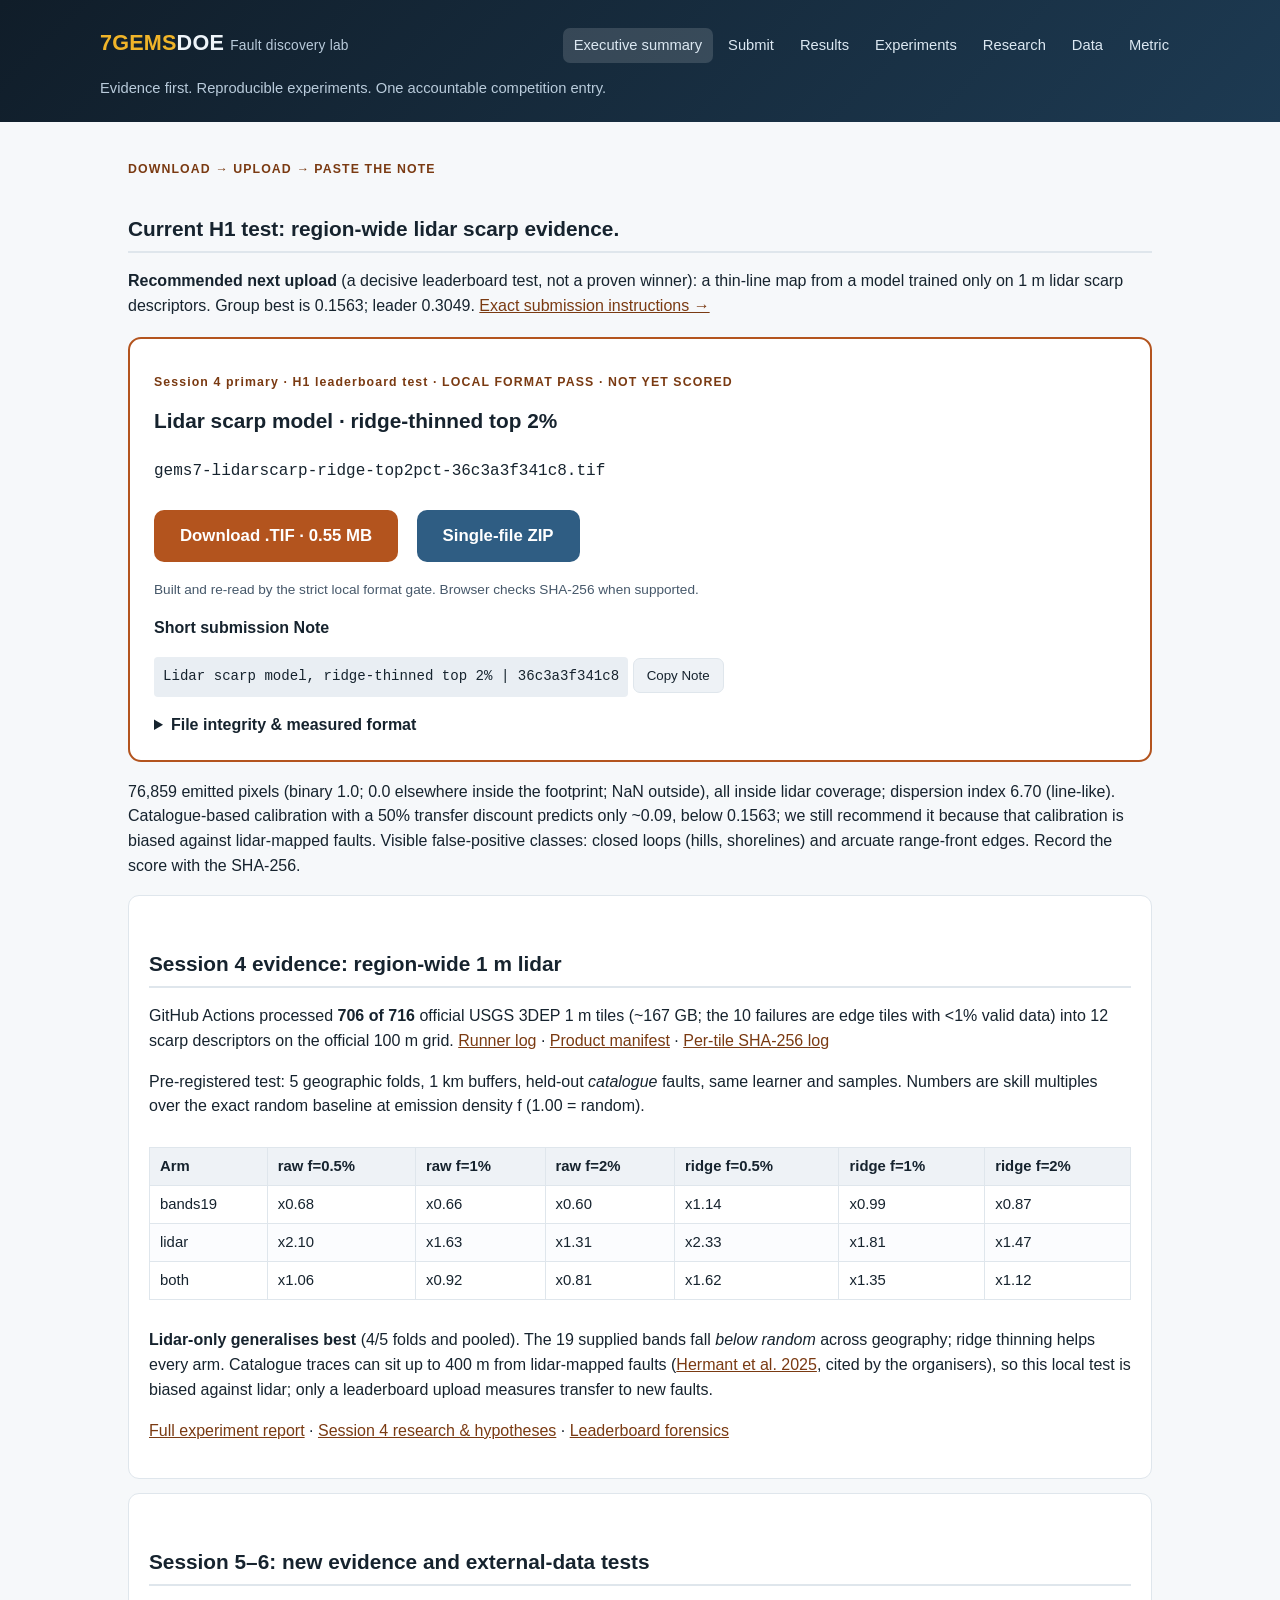
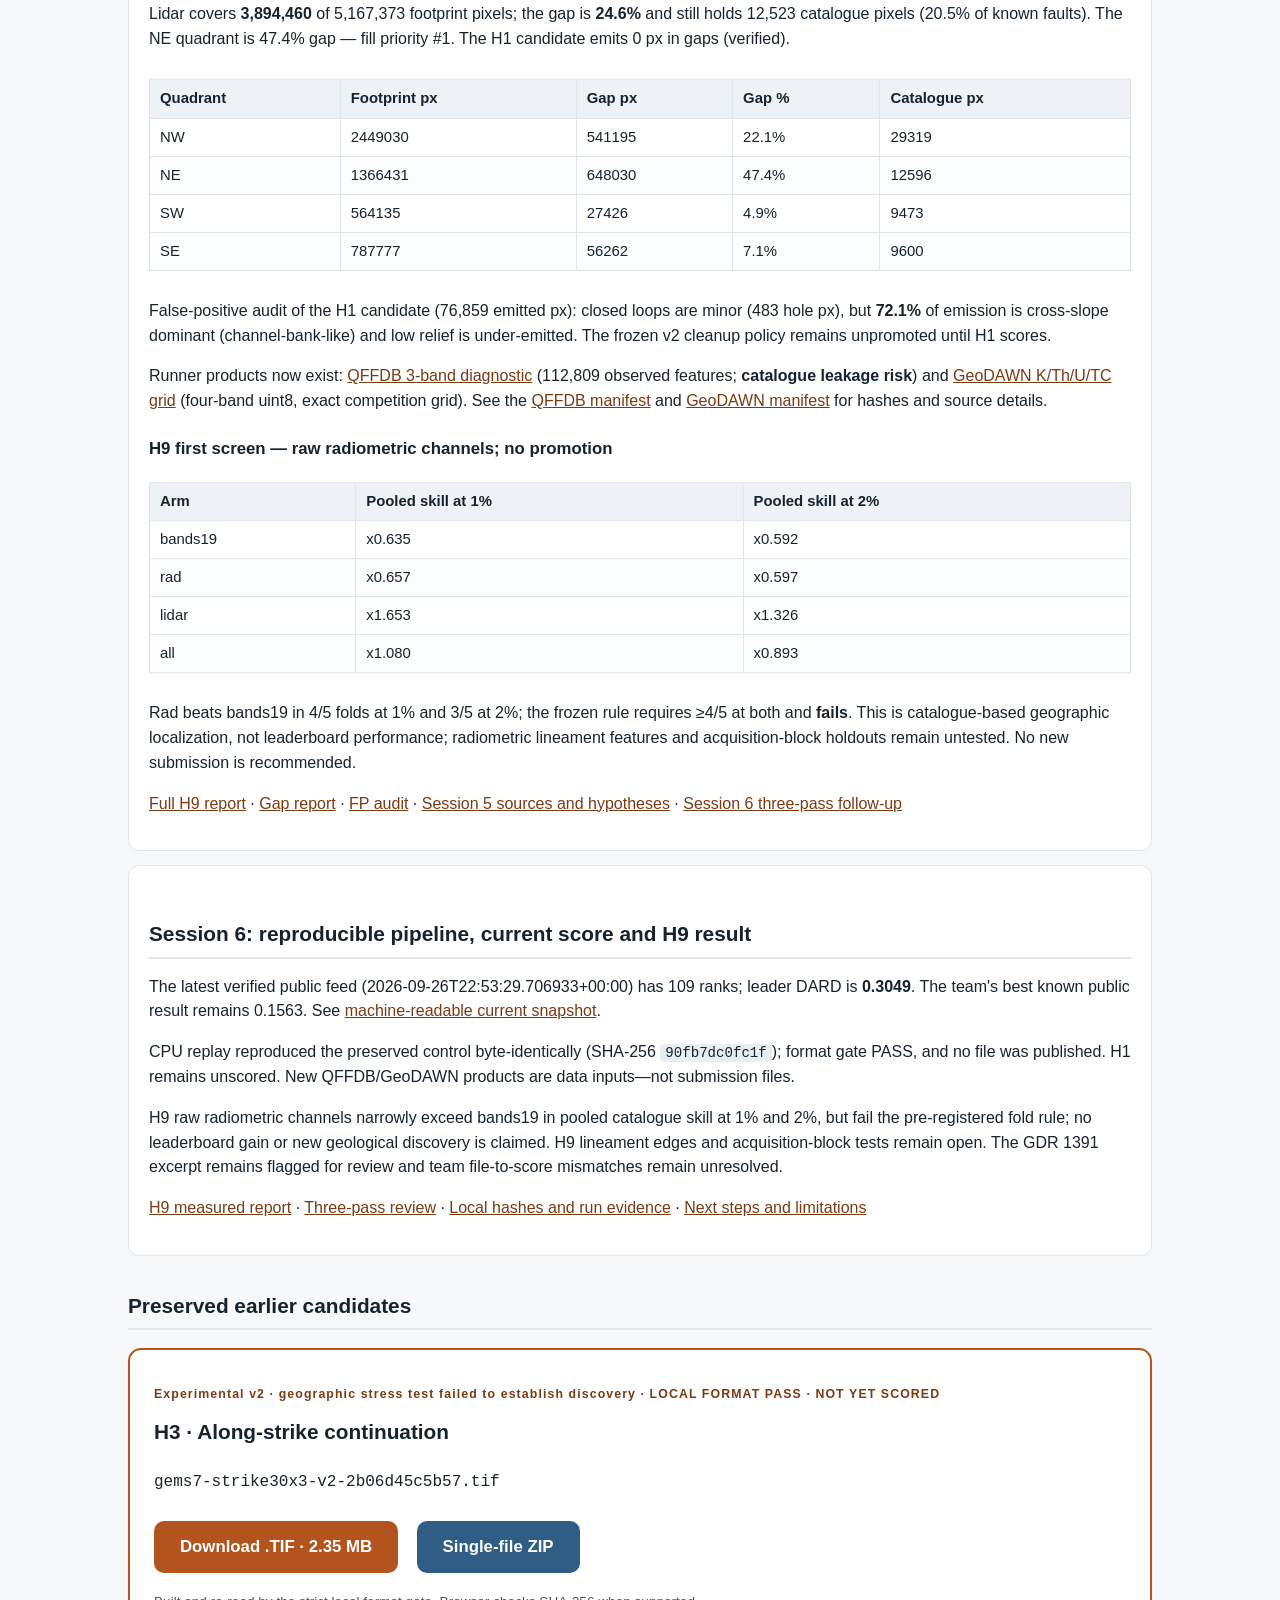
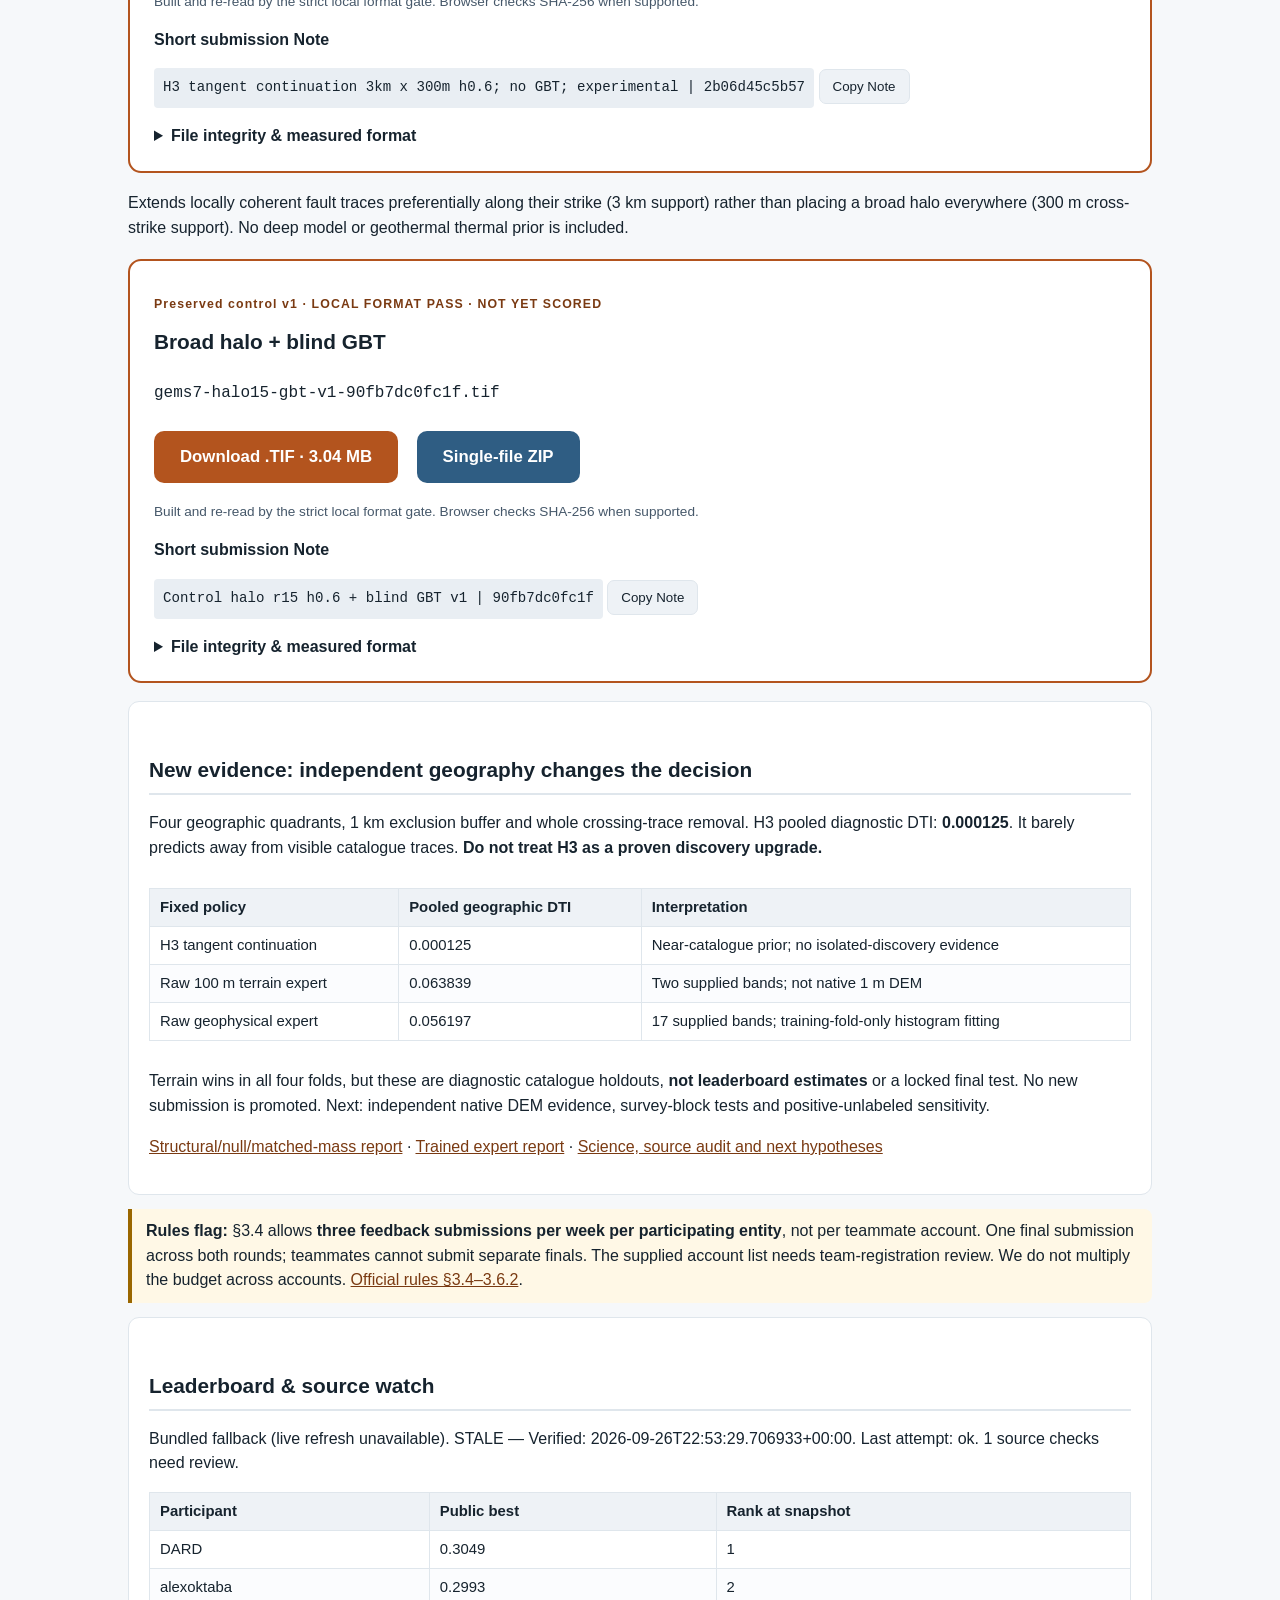
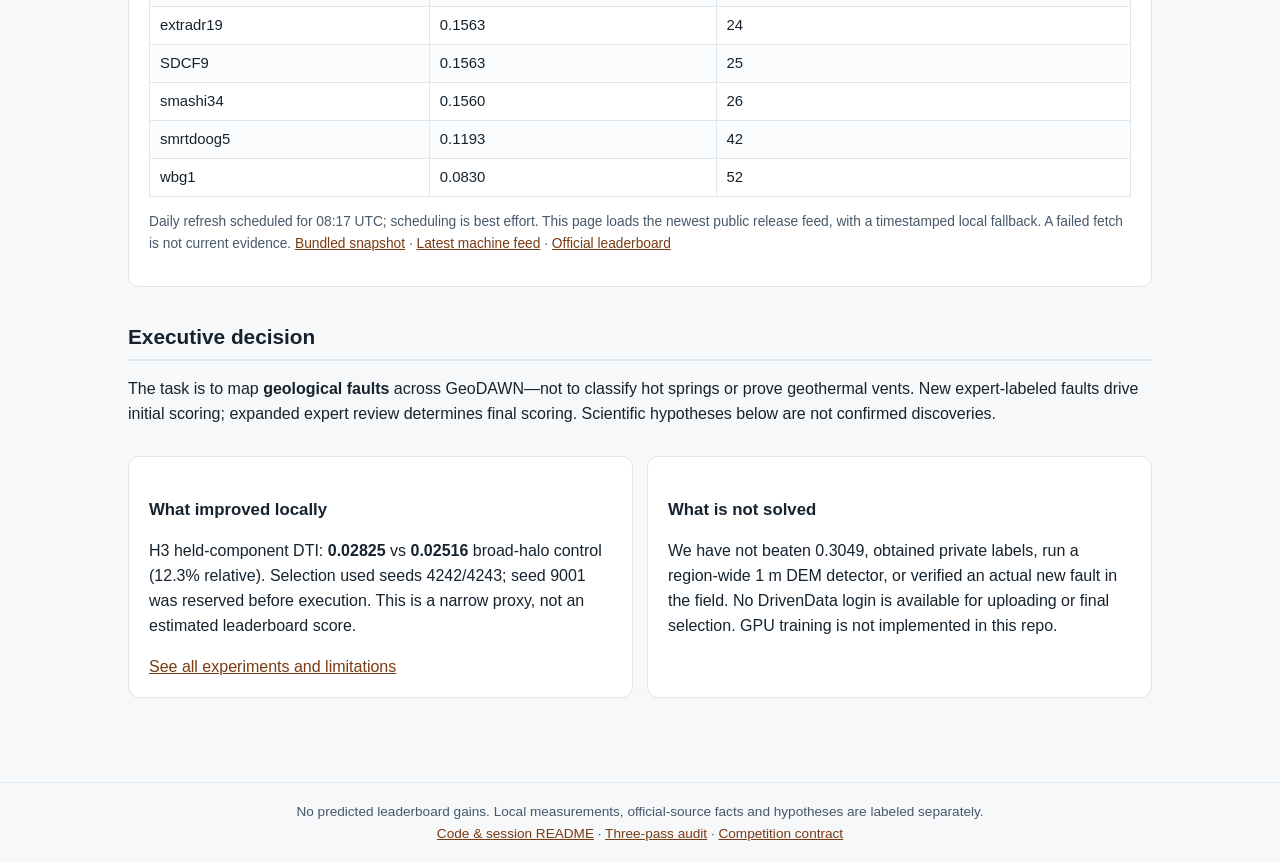
==== commit 67aeedd6: "Sync post-merge research feed snapshot Co-authored-by: arena-agent <297053741+arena-agent@users.nore" ====
--- a/index.html
+++ b/index.html
@@ -30,7 +30,7 @@
 <p>Rad beats bands19 in 4/5 folds at 1% and 3/5 at 2%; the frozen rule requires ≥4/5 at both and <strong>fails</strong>. This is catalogue-based geographic localization, not leaderboard performance; radiometric lineament features and acquisition-block holdouts remain untested. No new submission is recommended.</p>
 <p><a href="knowledge/session6/geodawn_experiment.json">Full H9 report</a> · <a href="knowledge/session5/lidar_gaps.json">Gap report</a> · <a href="knowledge/session5/lidar_fp_audit.json">FP audit</a> · <a href="knowledge/session5/research.md">Session 5 sources and hypotheses</a> · <a href="knowledge/session6/review.md">Session 6 three-pass follow-up</a></p></section>
 <section class="card"><h2>Session 6: reproducible pipeline, current score and H9 result</h2>
-<p>The latest verified public feed (2026-09-26T21:12:55.065525+00:00) has 107 ranks; leader DARD is <strong>0.3049</strong>. The team's best known public result remains 0.1563. See <a href="knowledge/feed.json">machine-readable current snapshot</a>.</p>
+<p>The latest verified public feed (2026-09-26T22:53:29.706933+00:00) has 109 ranks; leader DARD is <strong>0.3049</strong>. The team's best known public result remains 0.1563. See <a href="knowledge/feed.json">machine-readable current snapshot</a>.</p>
 <p>CPU replay reproduced the preserved control byte-identically (SHA-256 <code>90fb7dc0fc1f</code>); format gate PASS, and no file was published. H1 remains unscored. New QFFDB/GeoDAWN products are data inputs—not submission files.</p>
 <p>H9 raw radiometric channels narrowly exceed bands19 in pooled catalogue skill at 1% and 2%, but fail the pre-registered fold rule; no leaderboard gain or new geological discovery is claimed. H9 lineament edges and acquisition-block tests remain open. The GDR 1391 excerpt remains flagged for review and team file-to-score mismatches remain unresolved.</p>
 <p><a href="knowledge/session6/geodawn_experiment.json">H9 measured report</a> · <a href="knowledge/session6/review.md">Three-pass review</a> · <a href="knowledge/session6/local_verification.json">Local hashes and run evidence</a> · <a href="knowledge/session6/next_session.md">Next steps and limitations</a></p></section>
@@ -59,8 +59,8 @@
 <p>Terrain wins in all four folds, but these are diagnostic catalogue holdouts, <strong>not leaderboard estimates</strong> or a locked final test. No new submission is promoted. Next: independent native DEM evidence, survey-block tests and positive-unlabeled sensitivity.</p>
 <p><a href="knowledge/session3/spatial_experiment.json">Structural/null/matched-mass report</a> · <a href="knowledge/session3/expert_experiment.json">Trained expert report</a> · <a href="knowledge/session3/research.md">Science, source audit and next hypotheses</a></p></section><aside class="note"><strong>Rules flag:</strong> §3.4 allows <strong>three feedback submissions per week per participating entity</strong>, not per teammate account. One final submission across both rounds; teammates cannot submit separate finals.
 The supplied account list needs team-registration review. We do not multiply the budget across accounts. <a href="https://docs.nlr.gov/docs/fy26osti/96647.pdf">Official rules §3.4–3.6.2</a>.</aside><section class="card" id="feed"><h2>Leaderboard & source watch</h2>
-<p id="feed-status" role="status">Snapshot: 2026-09-26T21:12:55.065525+00:00. Last refresh: ok.</p>
-<div id="feed-rows"><div class="table-scroll"><table><thead><tr><th>Participant</th><th>Public best</th><th>Rank at snapshot</th></tr></thead><tbody><tr><td>DARD</td><td>0.3049</td><td>1</td></tr><tr><td>extradr19</td><td>0.1563</td><td>24</td></tr><tr><td>SDCF9</td><td>0.1563</td><td>25</td></tr><tr><td>smashi34</td><td>0.1560</td><td>26</td></tr><tr><td>smrtdoog5</td><td>0.1193</td><td>41</td></tr><tr><td>wbg1</td><td>0.0830</td><td>50</td></tr></tbody></table></div></div>
+<p id="feed-status" role="status">Snapshot: 2026-09-26T22:53:29.706933+00:00. Last refresh: ok.</p>
+<div id="feed-rows"><div class="table-scroll"><table><thead><tr><th>Participant</th><th>Public best</th><th>Rank at snapshot</th></tr></thead><tbody><tr><td>DARD</td><td>0.3049</td><td>1</td></tr><tr><td>extradr19</td><td>0.1563</td><td>24</td></tr><tr><td>SDCF9</td><td>0.1563</td><td>25</td></tr><tr><td>smashi34</td><td>0.1560</td><td>26</td></tr><tr><td>smrtdoog5</td><td>0.1193</td><td>42</td></tr><tr><td>wbg1</td><td>0.0830</td><td>52</td></tr></tbody></table></div></div>
 <p class="small">Daily refresh scheduled for 08:17 UTC; scheduling is best effort. This page loads the newest public release feed, with a timestamped local fallback. A failed fetch is not current evidence.
 <a href="knowledge/feed.json">Bundled snapshot</a> · <a href="https://github.com/buffedlizard55-lab/7GEMSDOE/releases/tag/research-feed">Latest machine feed</a> · <a href="https://www.drivendata.org/competitions/306/competition-doe-gems/leaderboard/">Official leaderboard</a></p></section><h2>Executive decision</h2><p>The task is to map <strong>geological faults</strong> across GeoDAWN—not to classify hot springs or prove geothermal vents. New expert-labeled faults drive initial scoring; expanded expert review determines final scoring. Scientific hypotheses below are not confirmed discoveries.</p><div class="grid2"><section class="card"><h3>What improved locally</h3>
 <p>H3 held-component DTI: <strong>0.02825</strong> vs <strong>0.02516</strong> broad-halo control (12.3% relative).
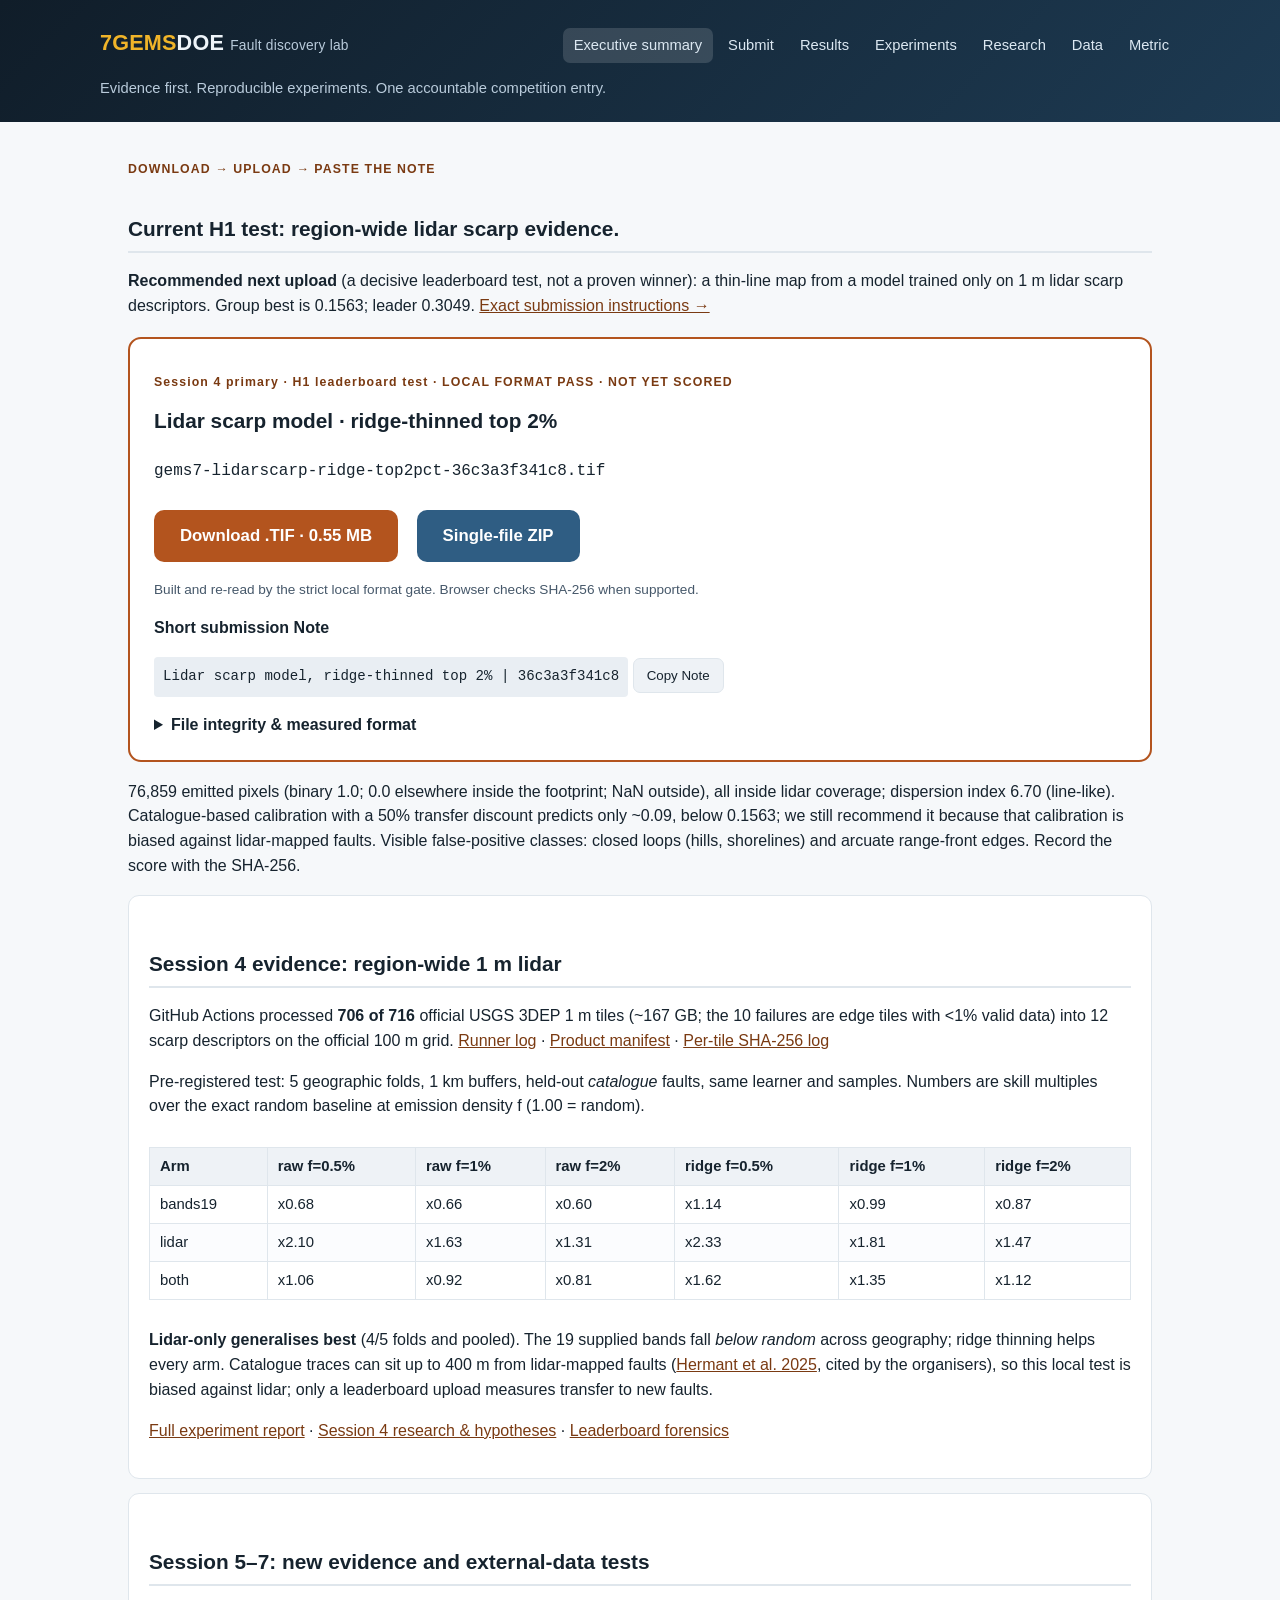
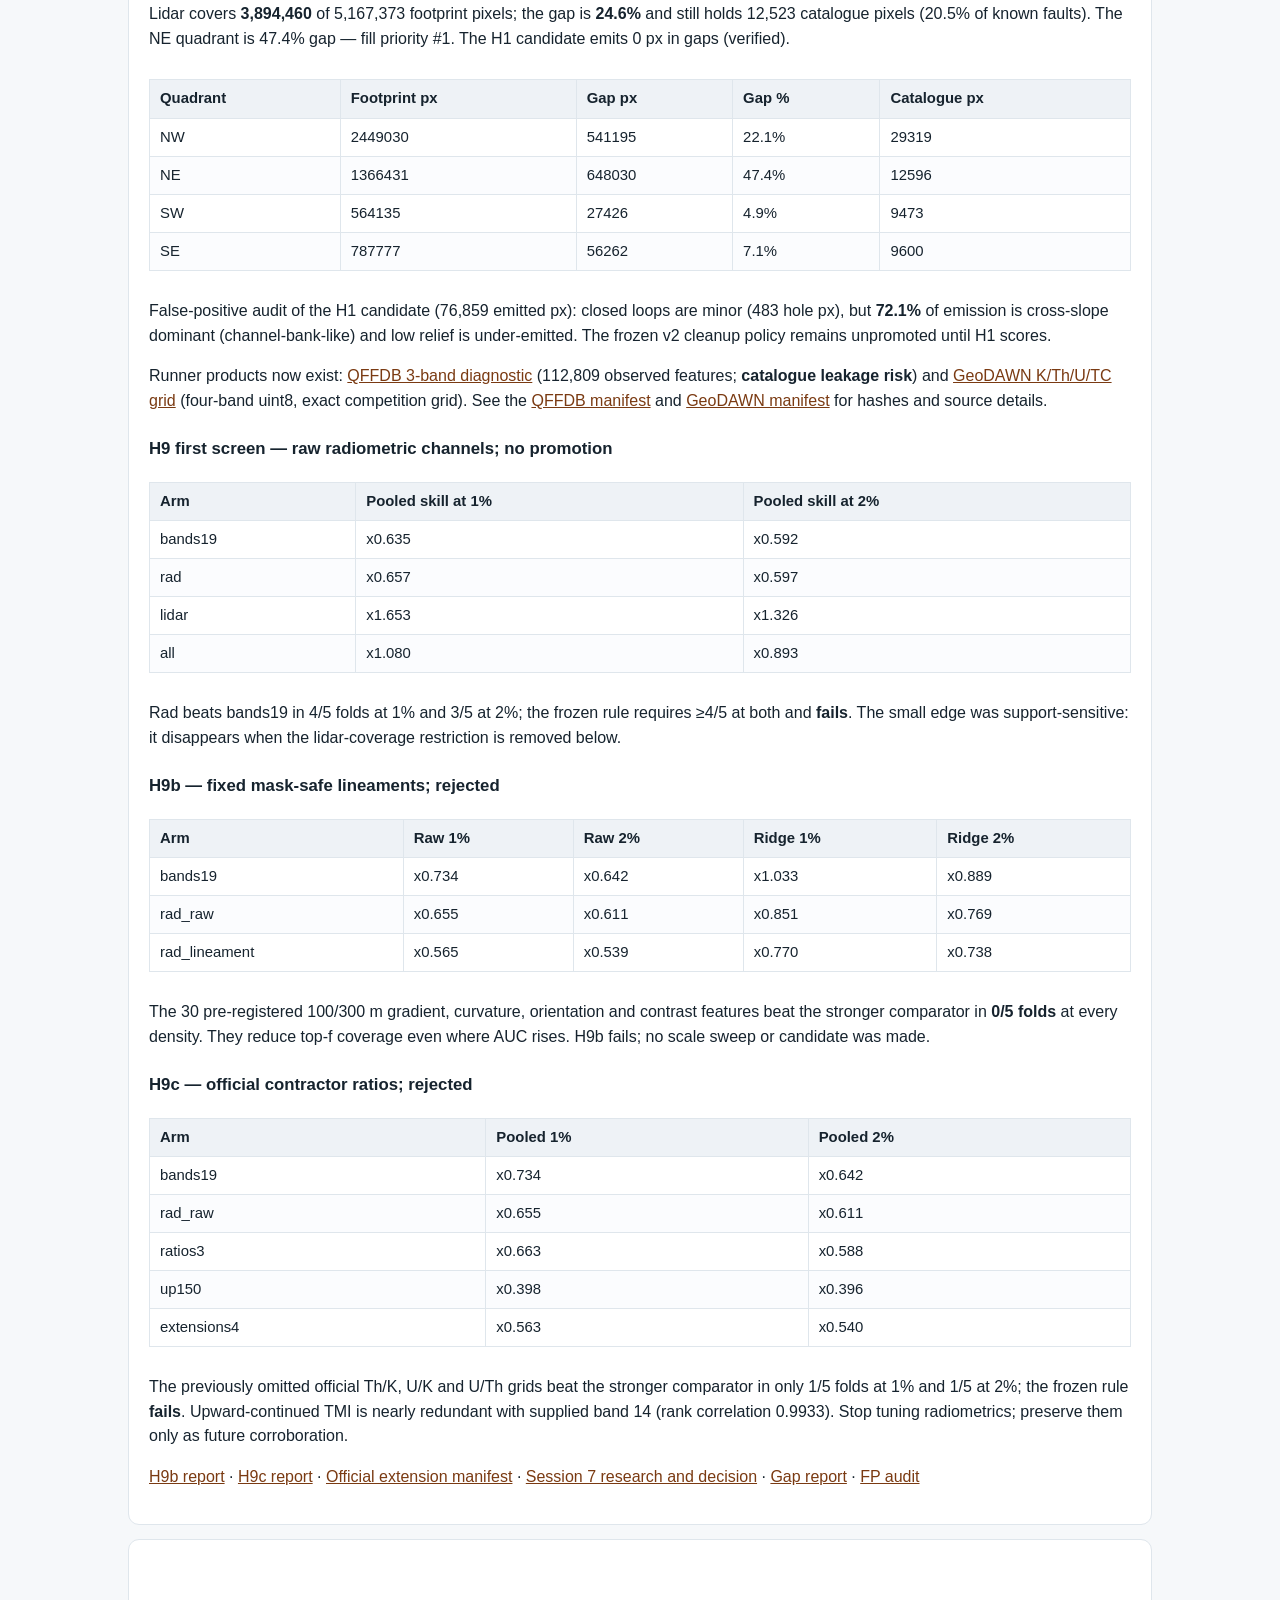
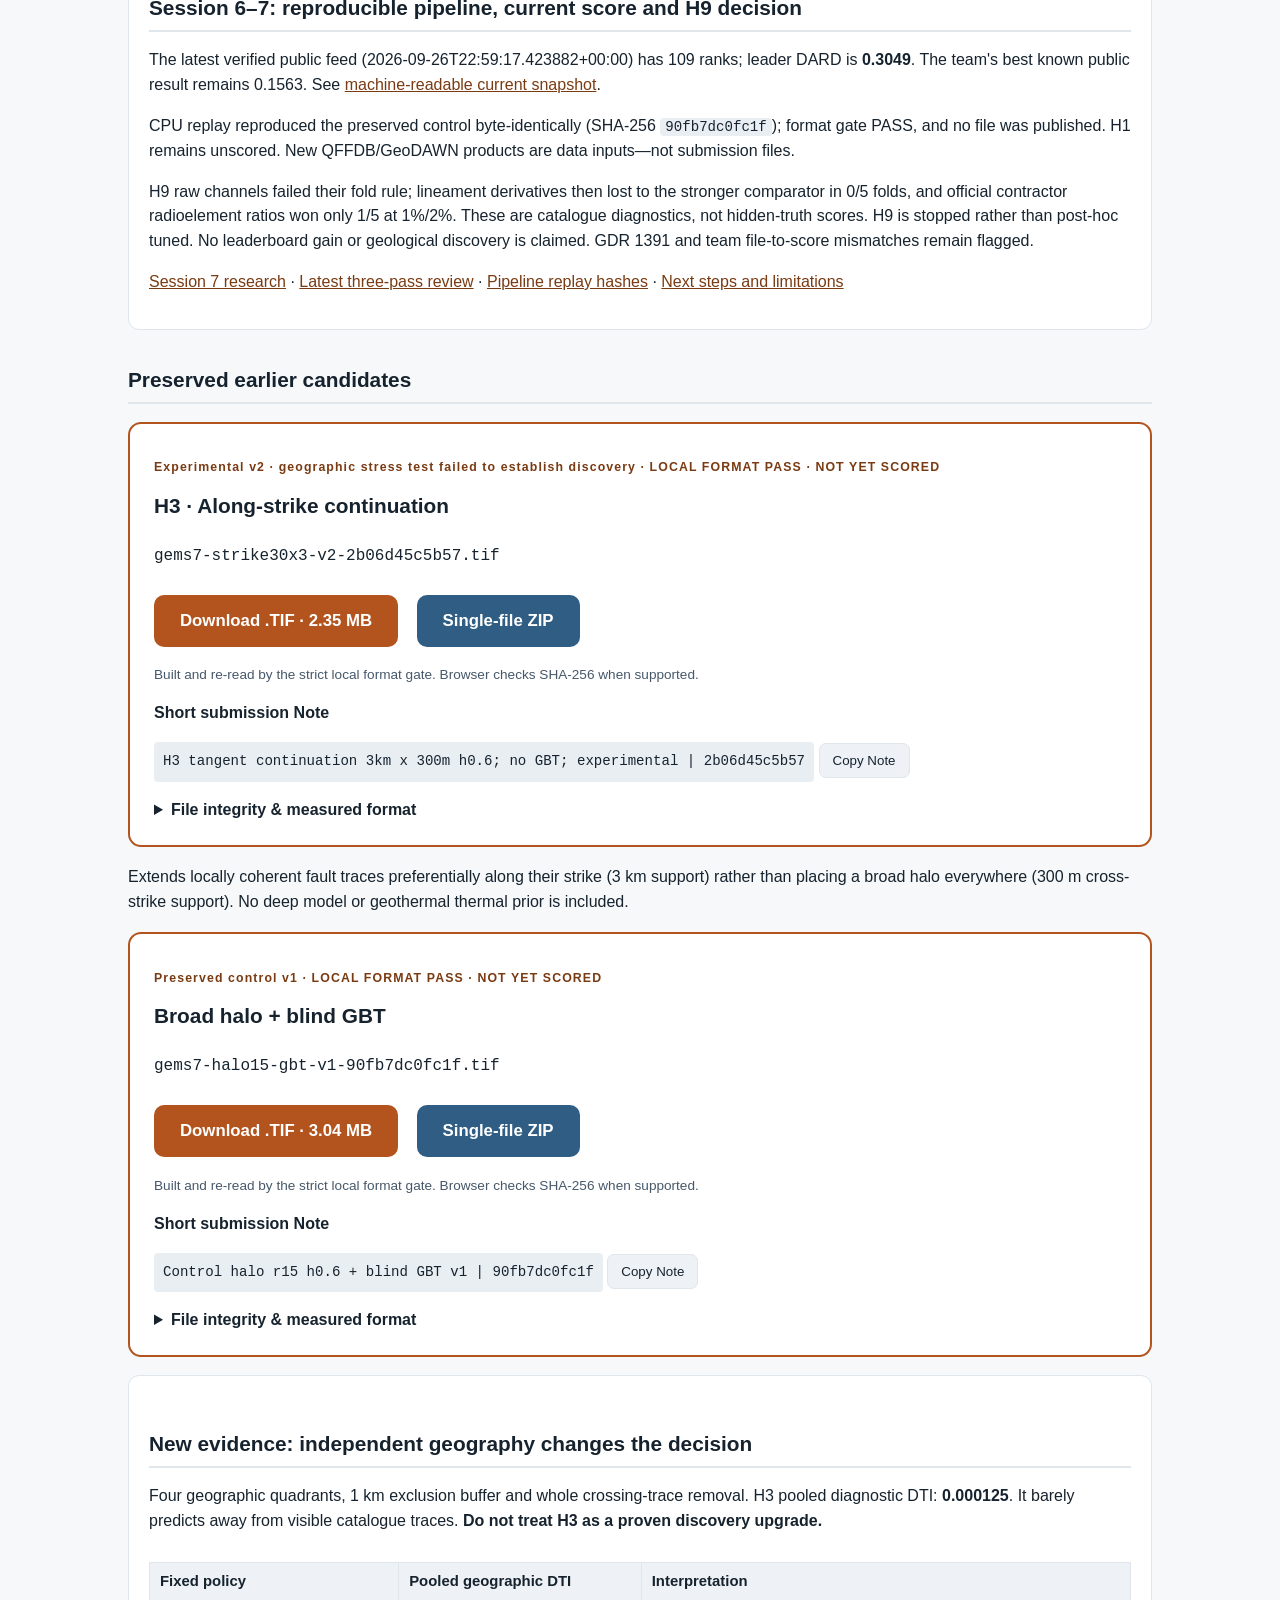
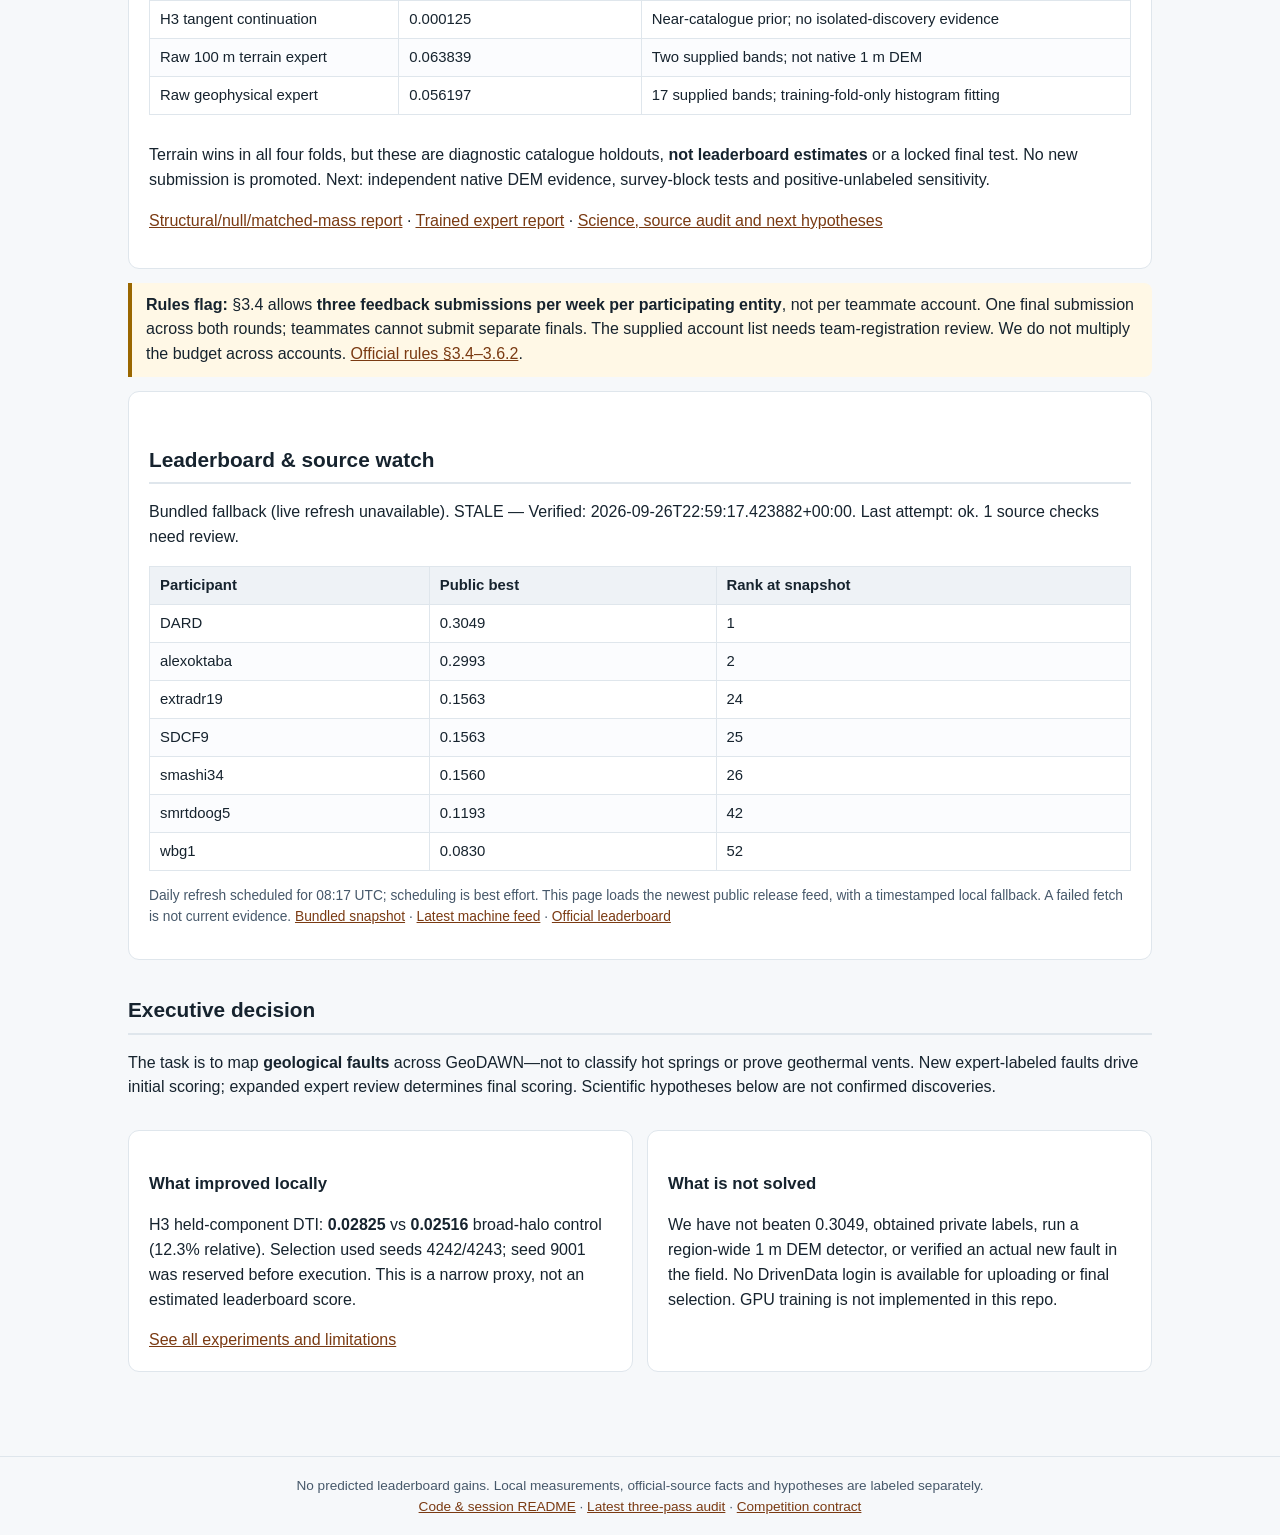
==== commit 463aff7e: "Document H9 falsification and pivot to independent structure Co-authored-by: arena-agent <297053741+" ====
--- a/index.html
+++ b/index.html
@@ -20,20 +20,26 @@
 <div class="table-scroll"><table><thead><tr><th>Arm</th><th>raw f=0.5%</th><th>raw f=1%</th><th>raw f=2%</th><th>ridge f=0.5%</th><th>ridge f=1%</th><th>ridge f=2%</th></tr></thead><tbody><tr><td>bands19</td><td>x0.68</td><td>x0.66</td><td>x0.60</td><td>x1.14</td><td>x0.99</td><td>x0.87</td></tr><tr><td>lidar</td><td>x2.10</td><td>x1.63</td><td>x1.31</td><td>x2.33</td><td>x1.81</td><td>x1.47</td></tr><tr><td>both</td><td>x1.06</td><td>x0.92</td><td>x0.81</td><td>x1.62</td><td>x1.35</td><td>x1.12</td></tr></tbody></table></div>
 <p><strong>Lidar-only generalises best</strong> (4/5 folds and pooled). The 19 supplied bands fall <em>below random</em> across geography; ridge thinning helps every arm. Catalogue traces can sit up to 400 m from lidar-mapped faults (<a href="https://pangea.stanford.edu/ERE/db/GeoConf/papers/SGW/2025/Hermant.pdf">Hermant et al. 2025</a>, cited by the organisers), so this local test is biased against lidar; only a leaderboard upload measures transfer to new faults.</p>
 <p><a href="knowledge/session4/lidar_experiment.json">Full experiment report</a> · <a href="knowledge/session4/research.md">Session 4 research &amp; hypotheses</a> · <a href="knowledge/session4/review.md">Leaderboard forensics</a></p></section>
-<section class="card"><h2>Session 5–6: new evidence and external-data tests</h2>
+<section class="card"><h2>Session 5–7: new evidence and external-data tests</h2>
 <p>Lidar covers <strong>3,894,460</strong> of 5,167,373 footprint pixels; the gap is <strong>24.6%</strong> and still holds 12,523 catalogue pixels (20.5% of known faults). The NE quadrant is 47.4% gap — fill priority #1. The H1 candidate emits 0 px in gaps (verified).</p>
 <div class="table-scroll"><table><thead><tr><th>Quadrant</th><th>Footprint px</th><th>Gap px</th><th>Gap %</th><th>Catalogue px</th></tr></thead><tbody><tr><td>NW</td><td>2449030</td><td>541195</td><td>22.1%</td><td>29319</td></tr><tr><td>NE</td><td>1366431</td><td>648030</td><td>47.4%</td><td>12596</td></tr><tr><td>SW</td><td>564135</td><td>27426</td><td>4.9%</td><td>9473</td></tr><tr><td>SE</td><td>787777</td><td>56262</td><td>7.1%</td><td>9600</td></tr></tbody></table></div>
 <p>False-positive audit of the H1 candidate (76,859 emitted px): closed loops are minor (483 hole px), but <strong>72.1%</strong> of emission is cross-slope dominant (channel-bank-like) and low relief is under-emitted. The frozen v2 cleanup policy remains unpromoted until H1 scores.</p>
 <p>Runner products now exist: <a href="external/qfaults/qfaults_prior_u8.tif">QFFDB 3-band diagnostic</a> (112,809 observed features; <strong>catalogue leakage risk</strong>) and <a href="external/geodawn_rad/geodawn_rad_u8.tif">GeoDAWN K/Th/U/TC grid</a> (four-band uint8, exact competition grid). See the <a href="external/qfaults/qfaults_prior.json">QFFDB manifest</a> and <a href="external/geodawn_rad/geodawn_rad.json">GeoDAWN manifest</a> for hashes and source details.</p>
 <h3>H9 first screen — raw radiometric channels; no promotion</h3>
 <div class="table-scroll"><table><thead><tr><th>Arm</th><th>Pooled skill at 1%</th><th>Pooled skill at 2%</th></tr></thead><tbody><tr><td>bands19</td><td>x0.635</td><td>x0.592</td></tr><tr><td>rad</td><td>x0.657</td><td>x0.597</td></tr><tr><td>lidar</td><td>x1.653</td><td>x1.326</td></tr><tr><td>all</td><td>x1.080</td><td>x0.893</td></tr></tbody></table></div>
-<p>Rad beats bands19 in 4/5 folds at 1% and 3/5 at 2%; the frozen rule requires ≥4/5 at both and <strong>fails</strong>. This is catalogue-based geographic localization, not leaderboard performance; radiometric lineament features and acquisition-block holdouts remain untested. No new submission is recommended.</p>
-<p><a href="knowledge/session6/geodawn_experiment.json">Full H9 report</a> · <a href="knowledge/session5/lidar_gaps.json">Gap report</a> · <a href="knowledge/session5/lidar_fp_audit.json">FP audit</a> · <a href="knowledge/session5/research.md">Session 5 sources and hypotheses</a> · <a href="knowledge/session6/review.md">Session 6 three-pass follow-up</a></p></section>
-<section class="card"><h2>Session 6: reproducible pipeline, current score and H9 result</h2>
-<p>The latest verified public feed (2026-09-26T22:53:29.706933+00:00) has 109 ranks; leader DARD is <strong>0.3049</strong>. The team's best known public result remains 0.1563. See <a href="knowledge/feed.json">machine-readable current snapshot</a>.</p>
+<p>Rad beats bands19 in 4/5 folds at 1% and 3/5 at 2%; the frozen rule requires ≥4/5 at both and <strong>fails</strong>. The small edge was support-sensitive: it disappears when the lidar-coverage restriction is removed below.</p>
+<h3>H9b — fixed mask-safe lineaments; rejected</h3>
+<div class="table-scroll"><table><thead><tr><th>Arm</th><th>Raw 1%</th><th>Raw 2%</th><th>Ridge 1%</th><th>Ridge 2%</th></tr></thead><tbody><tr><td>bands19</td><td>x0.734</td><td>x0.642</td><td>x1.033</td><td>x0.889</td></tr><tr><td>rad_raw</td><td>x0.655</td><td>x0.611</td><td>x0.851</td><td>x0.769</td></tr><tr><td>rad_lineament</td><td>x0.565</td><td>x0.539</td><td>x0.770</td><td>x0.738</td></tr></tbody></table></div>
+<p>The 30 pre-registered 100/300 m gradient, curvature, orientation and contrast features beat the stronger comparator in <strong>0/5 folds</strong> at every density. They reduce top-f coverage even where AUC rises. H9b fails; no scale sweep or candidate was made.</p>
+<h3>H9c — official contractor ratios; rejected</h3>
+<div class="table-scroll"><table><thead><tr><th>Arm</th><th>Pooled 1%</th><th>Pooled 2%</th></tr></thead><tbody><tr><td>bands19</td><td>x0.734</td><td>x0.642</td></tr><tr><td>rad_raw</td><td>x0.655</td><td>x0.611</td></tr><tr><td>ratios3</td><td>x0.663</td><td>x0.588</td></tr><tr><td>up150</td><td>x0.398</td><td>x0.396</td></tr><tr><td>extensions4</td><td>x0.563</td><td>x0.540</td></tr></tbody></table></div>
+<p>The previously omitted official Th/K, U/K and U/Th grids beat the stronger comparator in only 1/5 folds at 1% and 1/5 at 2%; the frozen rule <strong>fails</strong>. Upward-continued TMI is nearly redundant with supplied band 14 (rank correlation 0.9933). Stop tuning radiometrics; preserve them only as future corroboration.</p>
+<p><a href="knowledge/session7/radiometric_lineament_experiment.json">H9b report</a> · <a href="knowledge/session7/geodawn_extension_experiment.json">H9c report</a> · <a href="external/geodawn_extensions/geodawn_extensions.json">Official extension manifest</a> · <a href="knowledge/session7/research.md">Session 7 research and decision</a> · <a href="knowledge/session5/lidar_gaps.json">Gap report</a> · <a href="knowledge/session5/lidar_fp_audit.json">FP audit</a></p></section>
+<section class="card"><h2>Session 6–7: reproducible pipeline, current score and H9 decision</h2>
+<p>The latest verified public feed (2026-09-26T22:59:17.423882+00:00) has 109 ranks; leader DARD is <strong>0.3049</strong>. The team's best known public result remains 0.1563. See <a href="knowledge/feed.json">machine-readable current snapshot</a>.</p>
 <p>CPU replay reproduced the preserved control byte-identically (SHA-256 <code>90fb7dc0fc1f</code>); format gate PASS, and no file was published. H1 remains unscored. New QFFDB/GeoDAWN products are data inputs—not submission files.</p>
-<p>H9 raw radiometric channels narrowly exceed bands19 in pooled catalogue skill at 1% and 2%, but fail the pre-registered fold rule; no leaderboard gain or new geological discovery is claimed. H9 lineament edges and acquisition-block tests remain open. The GDR 1391 excerpt remains flagged for review and team file-to-score mismatches remain unresolved.</p>
-<p><a href="knowledge/session6/geodawn_experiment.json">H9 measured report</a> · <a href="knowledge/session6/review.md">Three-pass review</a> · <a href="knowledge/session6/local_verification.json">Local hashes and run evidence</a> · <a href="knowledge/session6/next_session.md">Next steps and limitations</a></p></section>
+<p>H9 raw channels failed their fold rule; lineament derivatives then lost to the stronger comparator in 0/5 folds, and official contractor radioelement ratios won only 1/5 at 1%/2%. These are catalogue diagnostics, not hidden-truth scores. H9 is stopped rather than post-hoc tuned. No leaderboard gain or geological discovery is claimed. GDR 1391 and team file-to-score mismatches remain flagged.</p>
+<p><a href="knowledge/session7/research.md">Session 7 research</a> · <a href="knowledge/session7/review.md">Latest three-pass review</a> · <a href="knowledge/session6/local_verification.json">Pipeline replay hashes</a> · <a href="knowledge/session7/next_session.md">Next steps and limitations</a></p></section>
 <h2>Preserved earlier candidates</h2>
 <section class="hero"><p class="eyebrow">Experimental v2 · geographic stress test failed to establish discovery · LOCAL FORMAT PASS · NOT YET SCORED</p><h2>H3 · Along-strike continuation</h2>
 <p class="filename">gems7-strike30x3-v2-2b06d45c5b57.tif</p><a class="btn" data-verify-download data-sha="2b06d45c5b5726be60ed7f953accda58919999a99b442bb87410377e0c4c034a" href="downloads/gems7-strike30x3-v2-2b06d45c5b57.tif" download>Download .TIF · 2.35 MB</a>
@@ -59,7 +65,7 @@
 <p>Terrain wins in all four folds, but these are diagnostic catalogue holdouts, <strong>not leaderboard estimates</strong> or a locked final test. No new submission is promoted. Next: independent native DEM evidence, survey-block tests and positive-unlabeled sensitivity.</p>
 <p><a href="knowledge/session3/spatial_experiment.json">Structural/null/matched-mass report</a> · <a href="knowledge/session3/expert_experiment.json">Trained expert report</a> · <a href="knowledge/session3/research.md">Science, source audit and next hypotheses</a></p></section><aside class="note"><strong>Rules flag:</strong> §3.4 allows <strong>three feedback submissions per week per participating entity</strong>, not per teammate account. One final submission across both rounds; teammates cannot submit separate finals.
 The supplied account list needs team-registration review. We do not multiply the budget across accounts. <a href="https://docs.nlr.gov/docs/fy26osti/96647.pdf">Official rules §3.4–3.6.2</a>.</aside><section class="card" id="feed"><h2>Leaderboard & source watch</h2>
-<p id="feed-status" role="status">Snapshot: 2026-09-26T22:53:29.706933+00:00. Last refresh: ok.</p>
+<p id="feed-status" role="status">Snapshot: 2026-09-26T22:59:17.423882+00:00. Last refresh: ok.</p>
 <div id="feed-rows"><div class="table-scroll"><table><thead><tr><th>Participant</th><th>Public best</th><th>Rank at snapshot</th></tr></thead><tbody><tr><td>DARD</td><td>0.3049</td><td>1</td></tr><tr><td>extradr19</td><td>0.1563</td><td>24</td></tr><tr><td>SDCF9</td><td>0.1563</td><td>25</td></tr><tr><td>smashi34</td><td>0.1560</td><td>26</td></tr><tr><td>smrtdoog5</td><td>0.1193</td><td>42</td></tr><tr><td>wbg1</td><td>0.0830</td><td>52</td></tr></tbody></table></div></div>
 <p class="small">Daily refresh scheduled for 08:17 UTC; scheduling is best effort. This page loads the newest public release feed, with a timestamped local fallback. A failed fetch is not current evidence.
 <a href="knowledge/feed.json">Bundled snapshot</a> · <a href="https://github.com/buffedlizard55-lab/7GEMSDOE/releases/tag/research-feed">Latest machine feed</a> · <a href="https://www.drivendata.org/competitions/306/competition-doe-gems/leaderboard/">Official leaderboard</a></p></section><h2>Executive decision</h2><p>The task is to map <strong>geological faults</strong> across GeoDAWN—not to classify hot springs or prove geothermal vents. New expert-labeled faults drive initial scoring; expanded expert review determines final scoring. Scientific hypotheses below are not confirmed discoveries.</p><div class="grid2"><section class="card"><h3>What improved locally</h3>
@@ -67,4 +73,4 @@
 Selection used seeds 4242/4243; seed 9001 was reserved before execution. This is a narrow proxy, not an estimated leaderboard score.</p><a href="strategy.html">See all experiments and limitations</a></section>
 <section class="card"><h3>What is not solved</h3><p>We have not beaten 0.3049, obtained private labels, run a region-wide 1 m DEM detector, or verified an actual new fault in the field.
 No DrivenData login is available for uploading or final selection. GPU training is not implemented in this repo.</p></section></div></main><footer class="site">No predicted leaderboard gains. Local measurements, official-source facts and hypotheses are labeled separately.<br>
-<a href="https://github.com/buffedlizard55-lab/7GEMSDOE">Code &amp; session README</a> · <a href="knowledge/session2/review.md">Three-pass audit</a> · <a href="https://www.drivendata.org/competitions/306/competition-doe-gems/page/967/">Competition contract</a></footer></body></html>+<a href="https://github.com/buffedlizard55-lab/7GEMSDOE">Code &amp; session README</a> · <a href="knowledge/session7/review.md">Latest three-pass audit</a> · <a href="https://www.drivendata.org/competitions/306/competition-doe-gems/page/967/">Competition contract</a></footer></body></html>
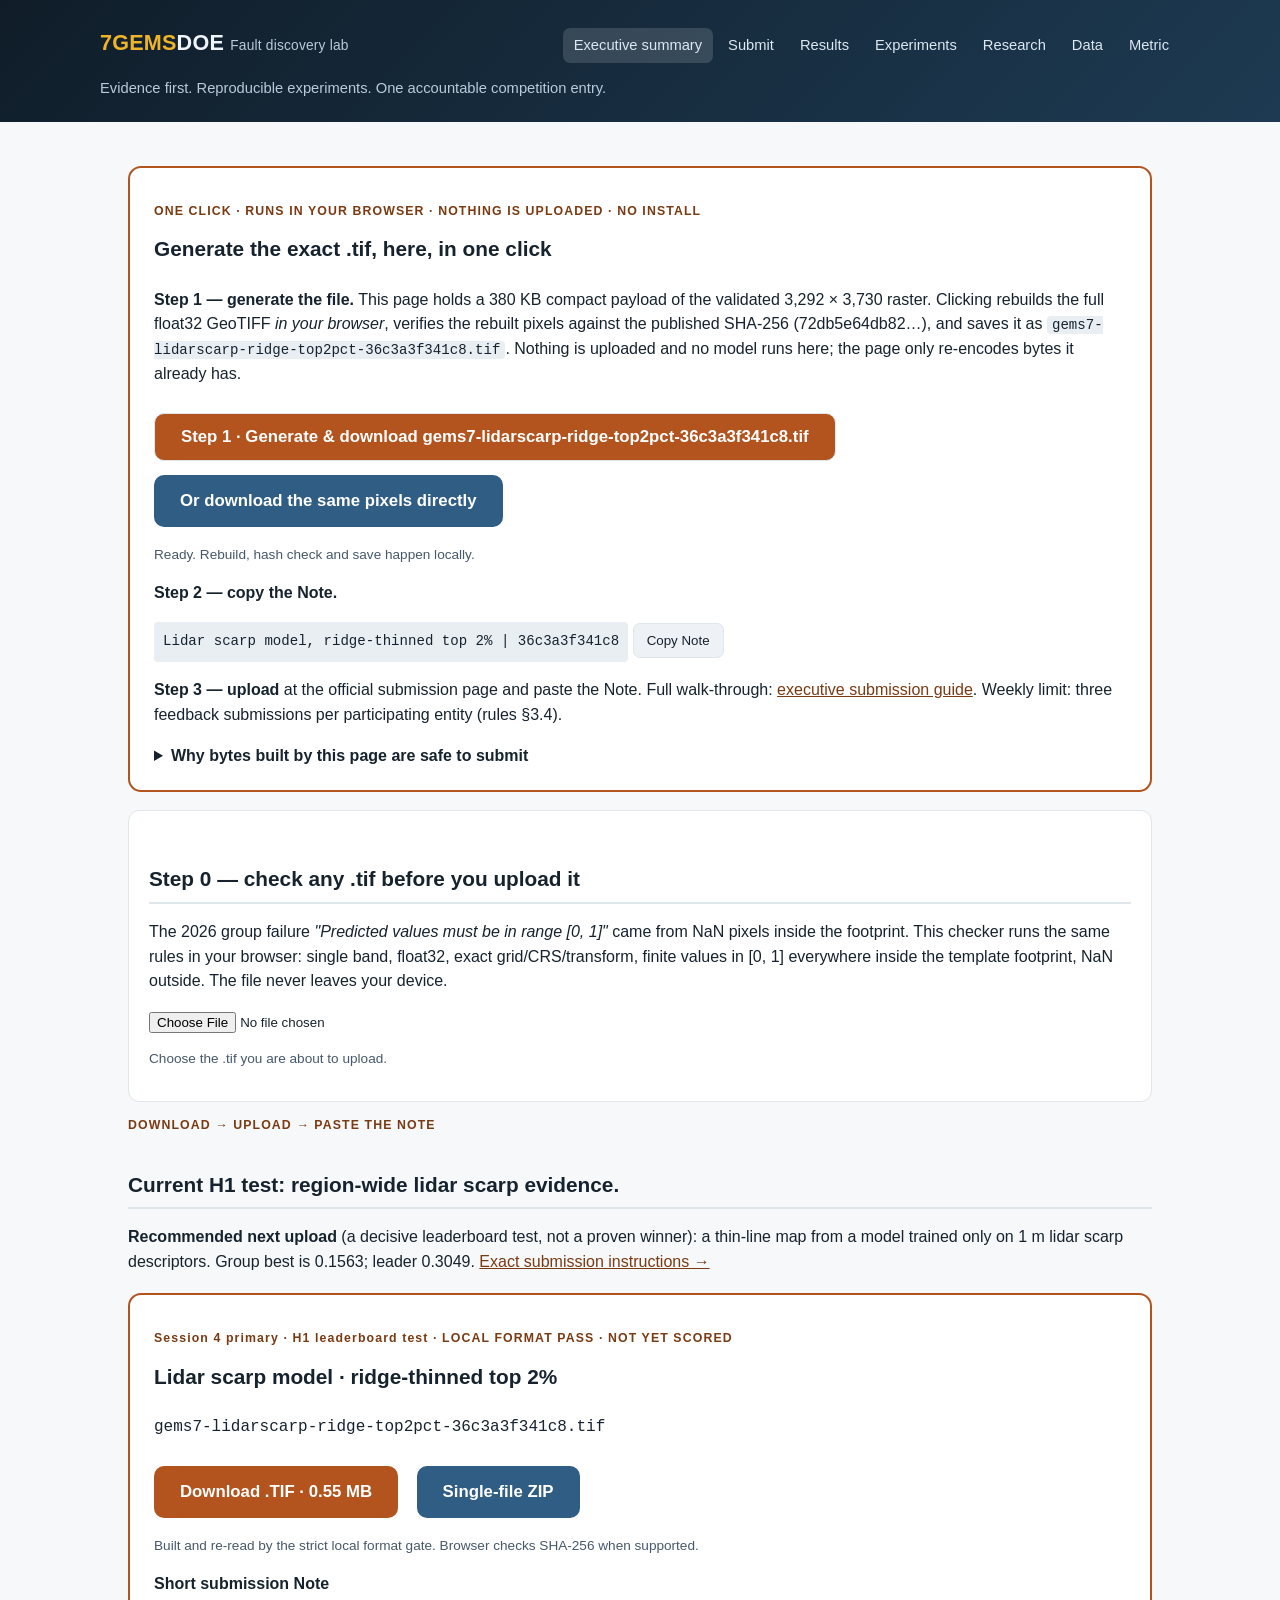
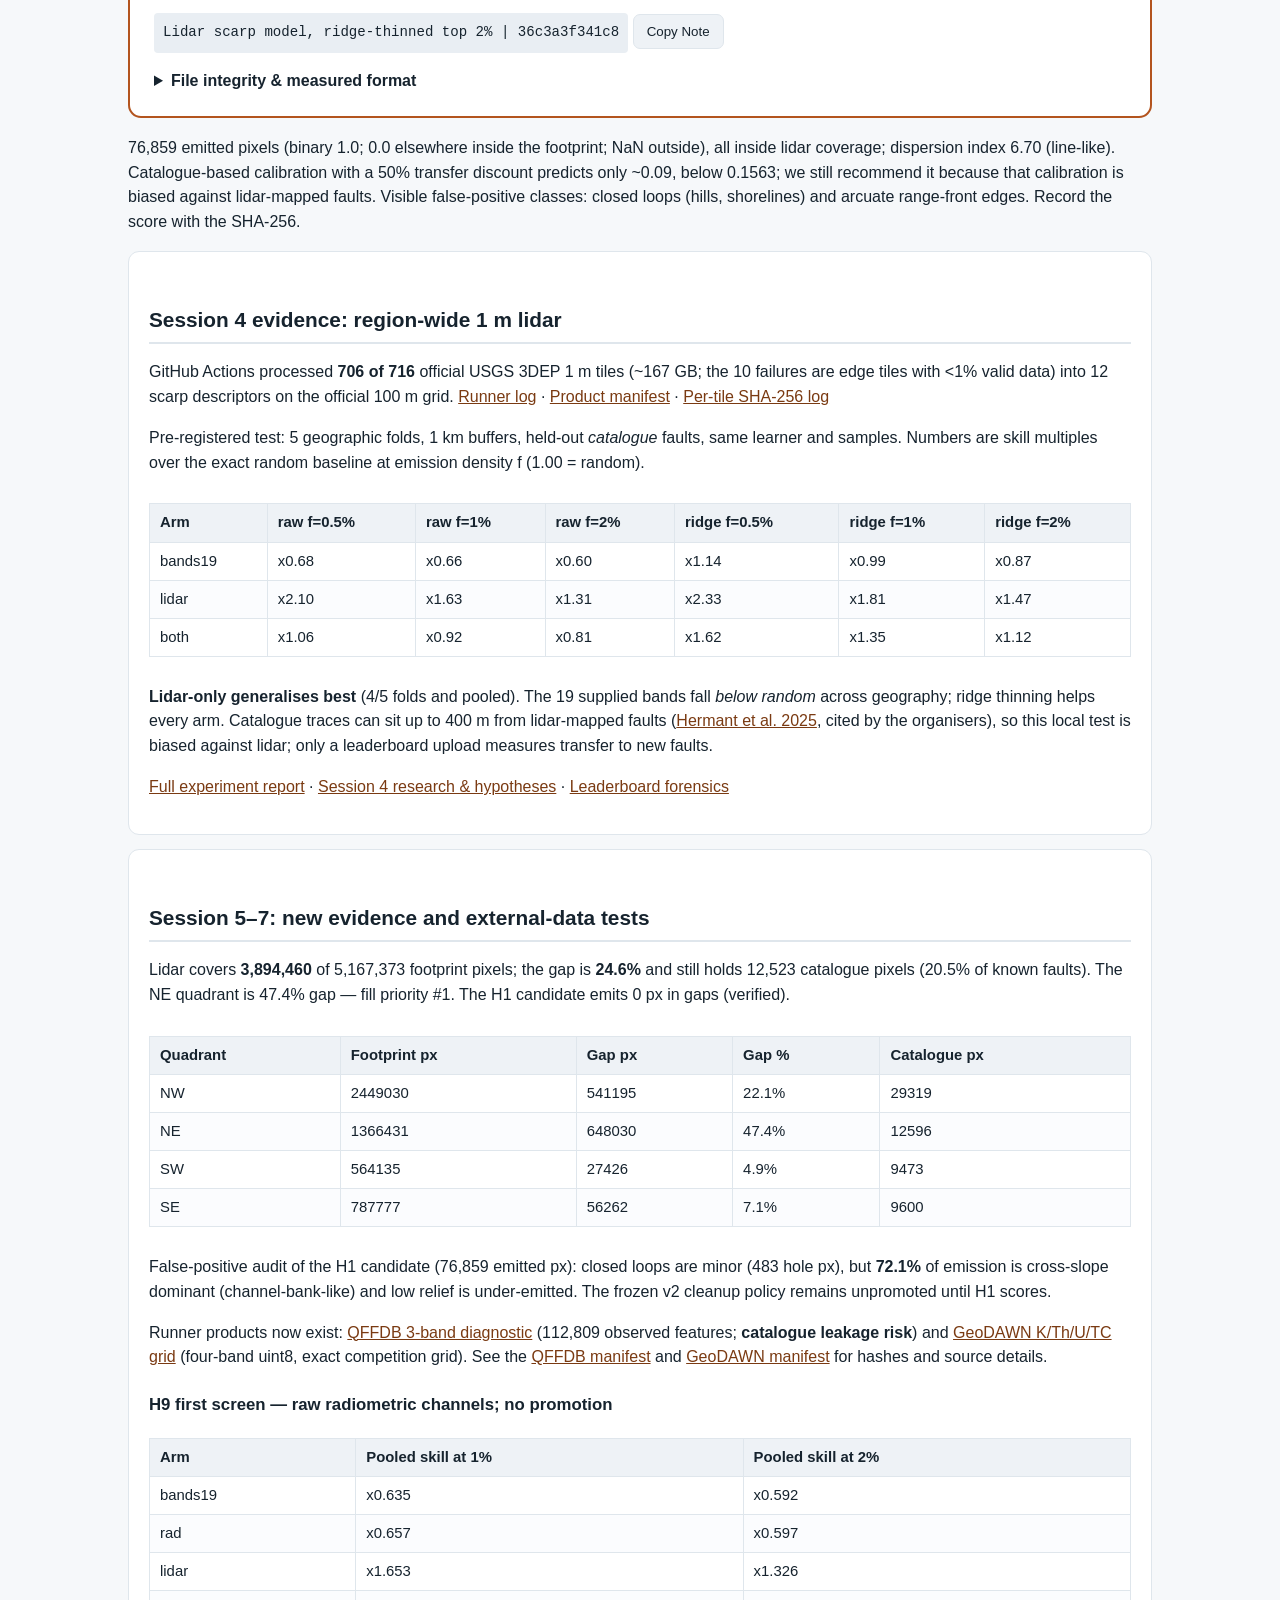
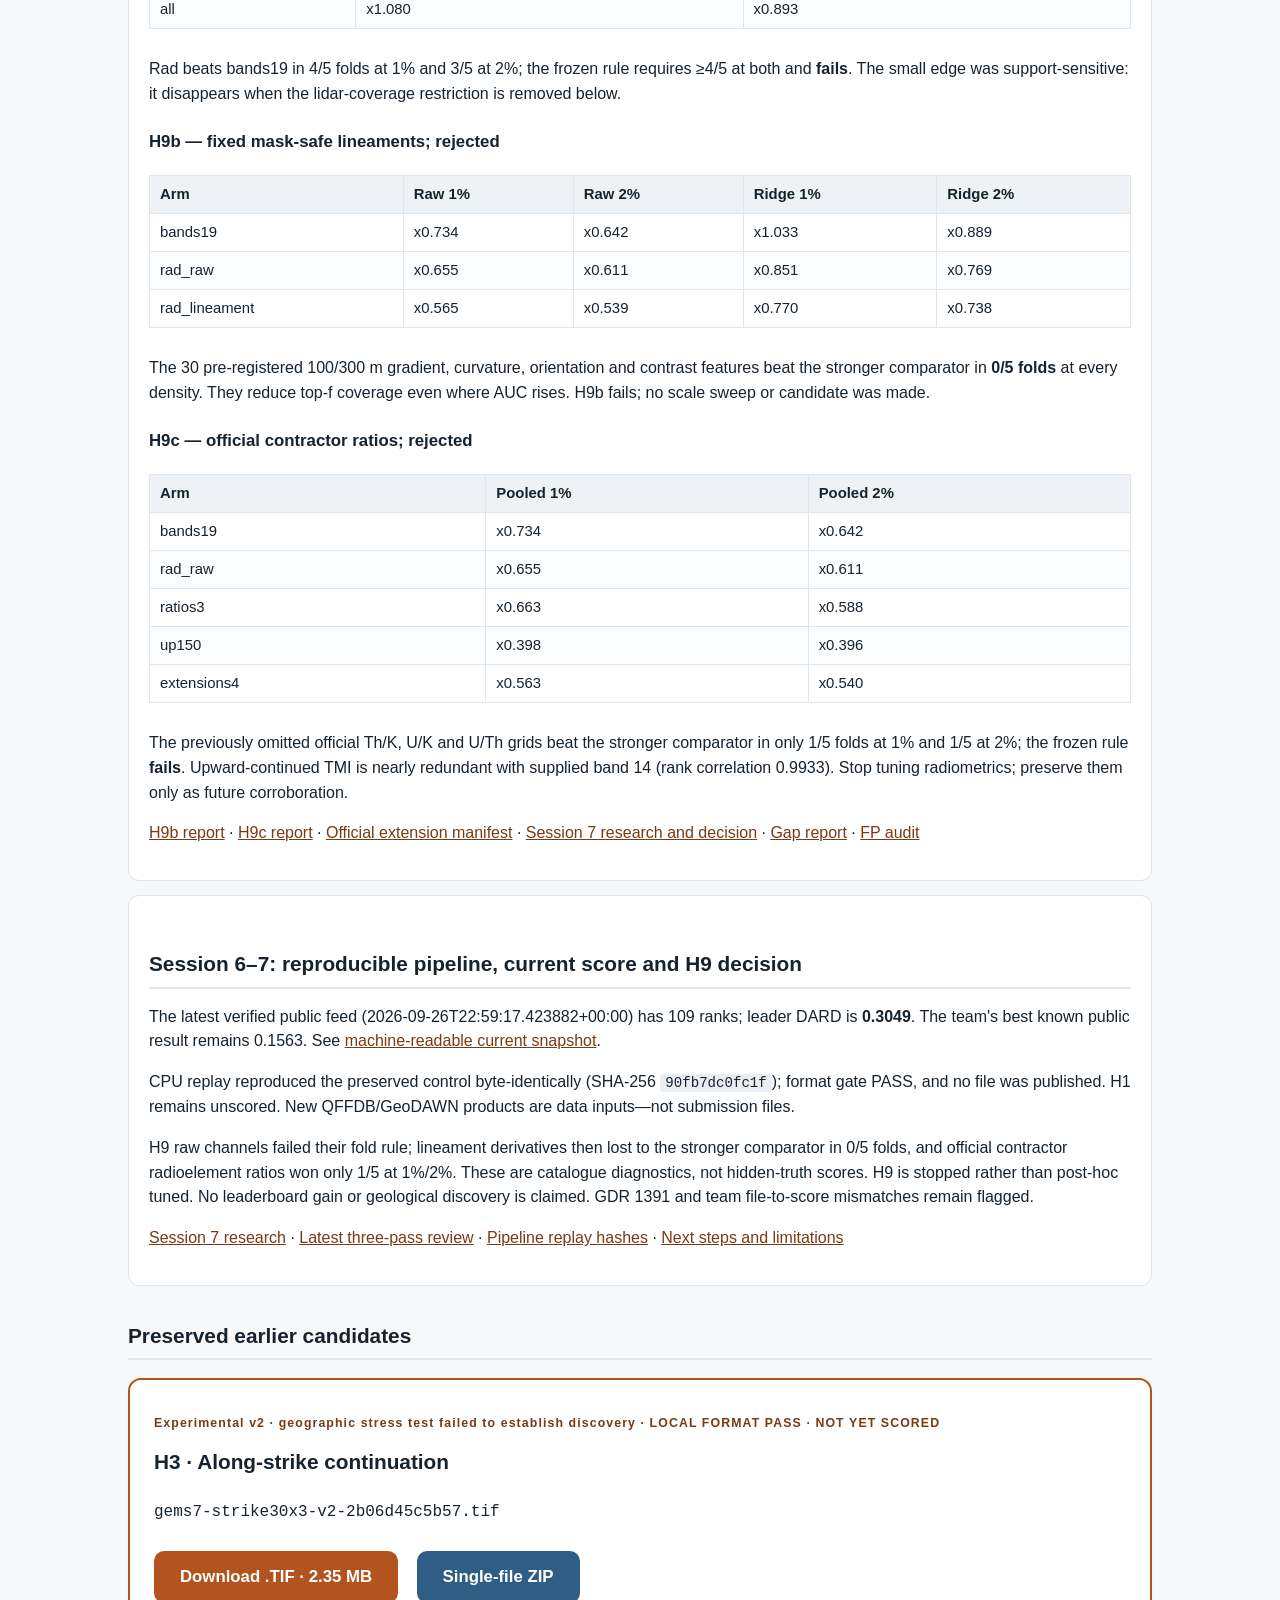
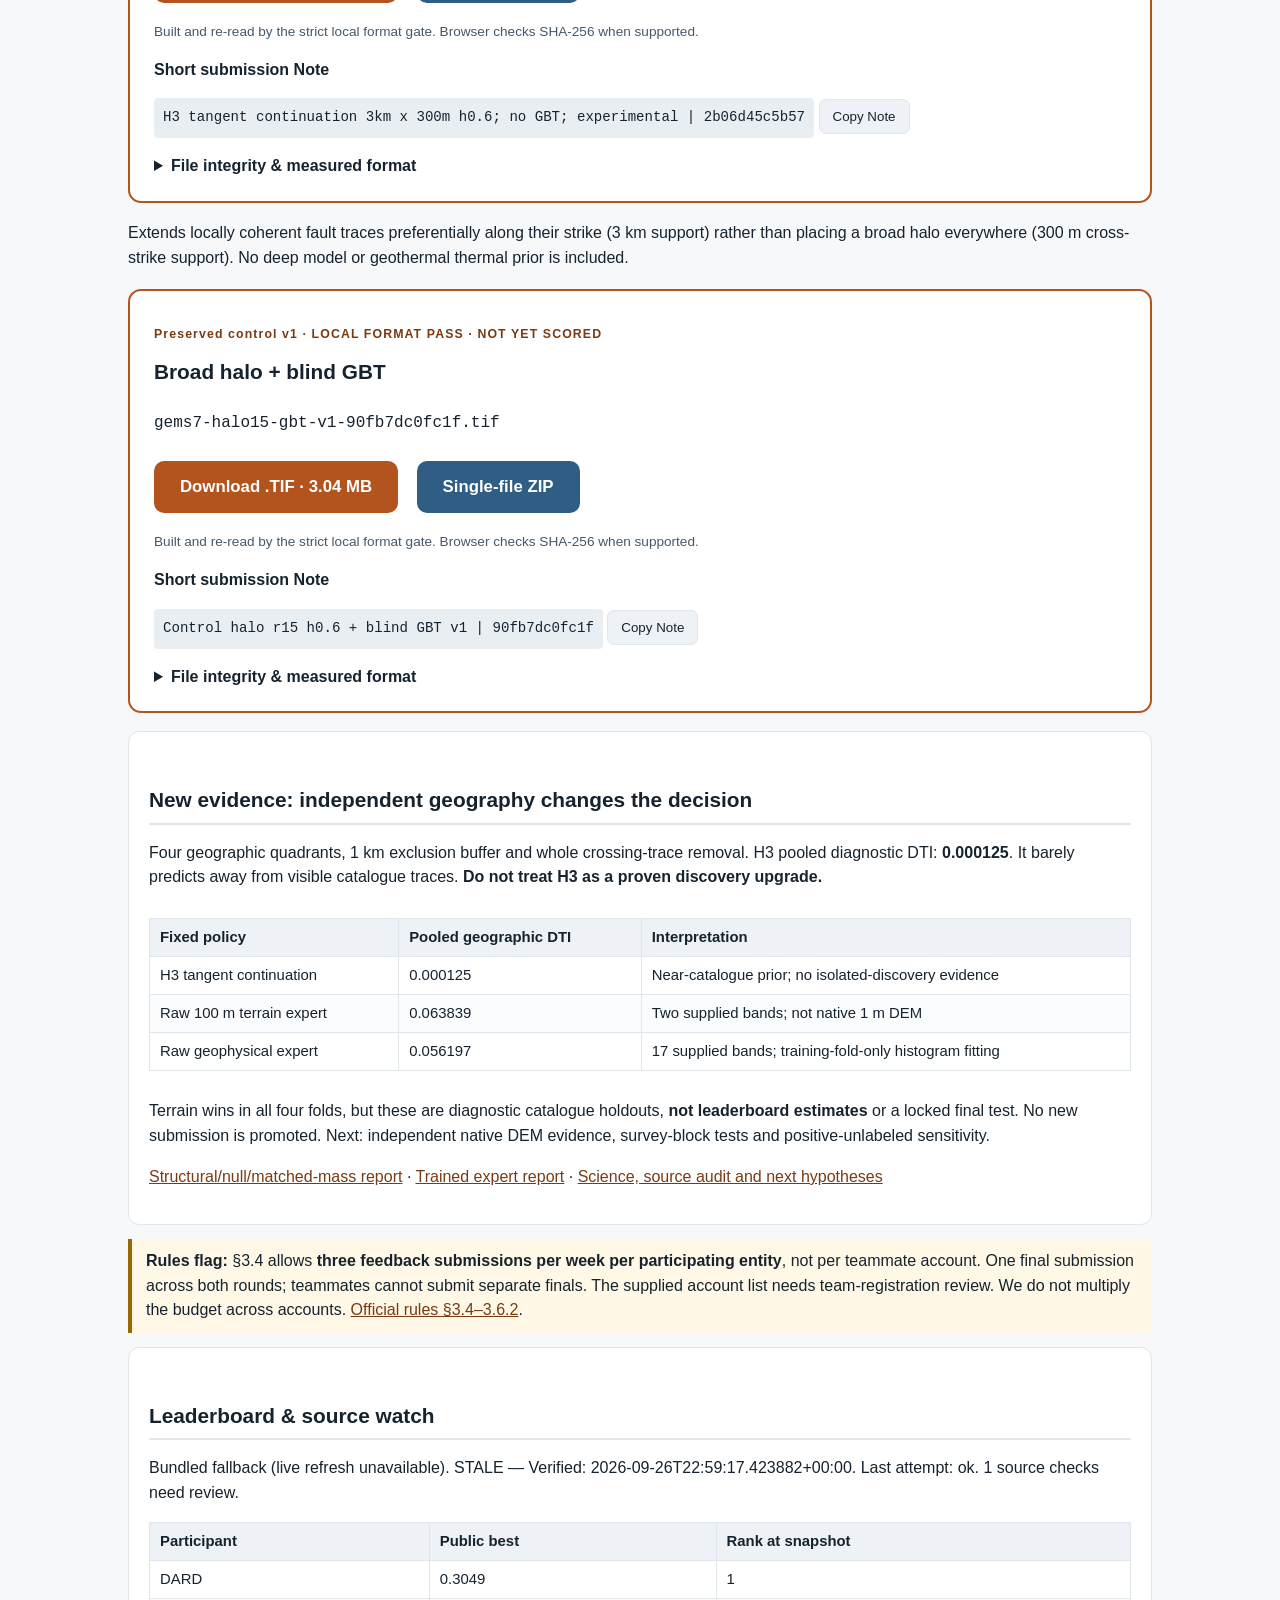
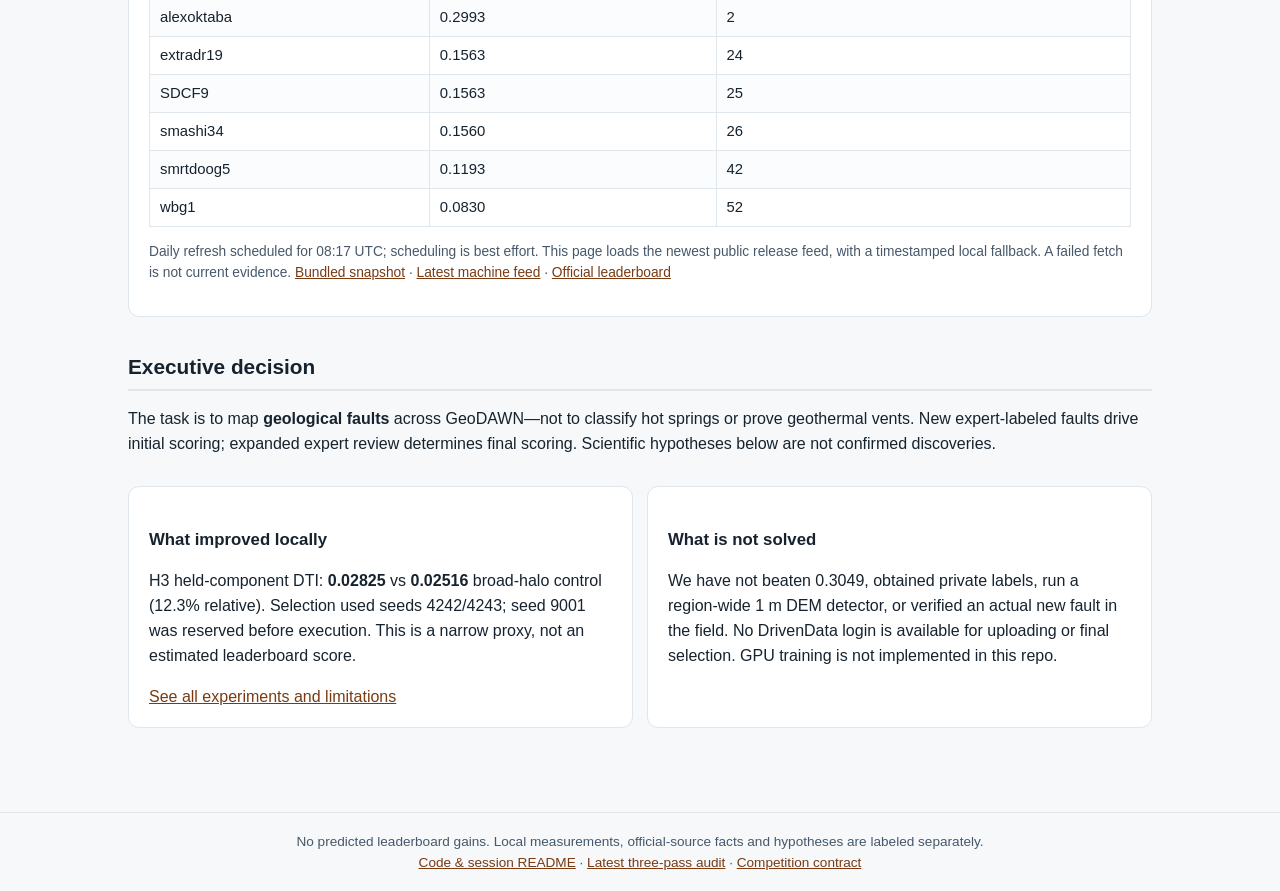
==== commit 46a2f48e: "[run-ingenious] Site one-click .tif generation, pre-upload checker, and the INGENIOUS v1/v2 compilat" ====
--- a/index.html
+++ b/index.html
@@ -1,9 +1,33 @@
 <!doctype html>
 <html lang="en"><head><meta charset="utf-8"><meta name="viewport" content="width=device-width,initial-scale=1">
-<title>Executive summary · 7GEMSDOE</title><link rel="stylesheet" href="assets/style.css"><script src="assets/site.js" defer></script></head>
+<title>Executive summary · 7GEMSDOE</title><link rel="stylesheet" href="assets/style.css"><script src="assets/site.js" defer></script><script src="assets/geotiff_tools.js" defer></script><script src="assets/submission_payload.js" defer></script><script src="assets/submit_ui.js" defer></script></head>
 <body><a class="skip" href="#main">Skip to content</a><header class="site"><div class="wrap"><h1><span class="gem">7GEMS</span>DOE <span class="small">Fault discovery lab</span></h1>
 <nav class="site" aria-label="Main navigation"><a href="index.html" aria-current=page>Executive summary</a><a href="how-to-submit.html" >Submit</a><a href="results.html" >Results</a><a href="strategy.html" >Experiments</a><a href="research.html" >Research</a><a href="data.html" >Data</a><a href="metric.html" >Metric</a></nav><p class="tag">Evidence first. Reproducible experiments. One accountable competition entry.</p></div></header>
-<main id="main"><p class="eyebrow">DOWNLOAD → UPLOAD → PASTE THE NOTE</p><h2>Current H1 test: region-wide lidar scarp evidence.</h2>
+<main id="main"><section class="hero" id="generate"><p class="eyebrow">ONE CLICK · RUNS IN YOUR BROWSER · NOTHING IS UPLOADED · NO INSTALL</p><h2>Generate the exact .tif, here, in one click</h2>
+<p><strong>Step 1 — generate the file.</strong> This page holds a 380 KB compact payload of the validated
+3,292 × 3,730 raster. Clicking rebuilds the full float32 GeoTIFF <em>in your browser</em>,
+verifies the rebuilt pixels against the published SHA-256 (72db5e64db82…), and saves it as
+<code>gems7-lidarscarp-ridge-top2pct-36c3a3f341c8.tif</code>. Nothing is uploaded and no model runs here; the page only re-encodes bytes it already has.</p>
+<button class="btn" id="generate-tif" type="button">Step 1 · Generate &amp; download gems7-lidarscarp-ridge-top2pct-36c3a3f341c8.tif</button>
+<a class="btn secondary" data-verify-download data-sha="36c3a3f341c8306dfb5610f61acfec635a7cb8a3ef6ef00380ca083d2f9745fe" href="downloads/gems7-lidarscarp-ridge-top2pct-36c3a3f341c8.tif" download>Or download the same pixels directly</a>
+<p class="download-status" id="generate-status" role="status" aria-live="polite">Ready. Rebuild, hash check and save happen locally.</p>
+<p class="small" id="generate-sha" role="status"></p>
+<p><strong>Step 2 — copy the Note.</strong></p><code class="note-text">Lidar scarp model, ridge-thinned top 2% | 36c3a3f341c8</code> <button class="copy-note" type="button">Copy Note</button>
+<p><strong>Step 3 — upload</strong> at the official submission page and paste the Note. Full walk-through: <a href="how-to-submit.html">executive submission guide</a>. Weekly limit: three feedback submissions per participating entity (rules §3.4).</p>
+<details><summary>Why bytes built by this page are safe to submit</summary>
+<p>The raster geometry (CRS EPSG:32611, 100 m pixels, origin
+243350/4508550) is copied from the official template raster, the pixel array is byte-identical to the
+published artifact, values are 1.0 on the emitted lines and 0.0 elsewhere inside the footprint with NaN outside, and the file is single-band float32.
+<code>scripts/validate_submission.py</code> accepts the direct download and <code>tests/test_browser_tools.py</code> proves this page's encoder reproduces the same pixels
+(see <a href="research.html">verification notes</a>). A local PASS is still not a server acceptance receipt: confirm the platform shows a score.</details>
+</section>
+<section class="card" id="check"><h2>Step 0 — check any .tif before you upload it</h2>
+<p>The 2026 group failure <em>"Predicted values must be in range [0, 1]"</em> came from NaN pixels inside the footprint. This checker runs the same rules in your browser:
+single band, float32, exact grid/CRS/transform, finite values in [0, 1] everywhere inside the template footprint, NaN outside. The file never leaves your device.</p>
+<input type="file" id="validate-file" accept=".tif,.tiff,.TIF">
+<p class="download-status" id="validate-status" role="status" aria-live="polite">Choose the .tif you are about to upload.</p>
+<div id="validate-report"></div></section>
+<p class="eyebrow">DOWNLOAD → UPLOAD → PASTE THE NOTE</p><h2>Current H1 test: region-wide lidar scarp evidence.</h2>
 <p><strong>Recommended next upload</strong> (a decisive leaderboard test, not a proven winner): a thin-line map from a model trained only on 1 m lidar scarp descriptors. Group best is 0.1563; leader 0.3049. <a href="how-to-submit.html">Exact submission instructions →</a></p>
 <section class="hero"><p class="eyebrow">Session 4 primary · H1 leaderboard test · LOCAL FORMAT PASS · NOT YET SCORED</p><h2>Lidar scarp model · ridge-thinned top 2%</h2>
 <p class="filename">gems7-lidarscarp-ridge-top2pct-36c3a3f341c8.tif</p><a class="btn" data-verify-download data-sha="36c3a3f341c8306dfb5610f61acfec635a7cb8a3ef6ef00380ca083d2f9745fe" href="downloads/gems7-lidarscarp-ridge-top2pct-36c3a3f341c8.tif" download>Download .TIF · 0.55 MB</a>
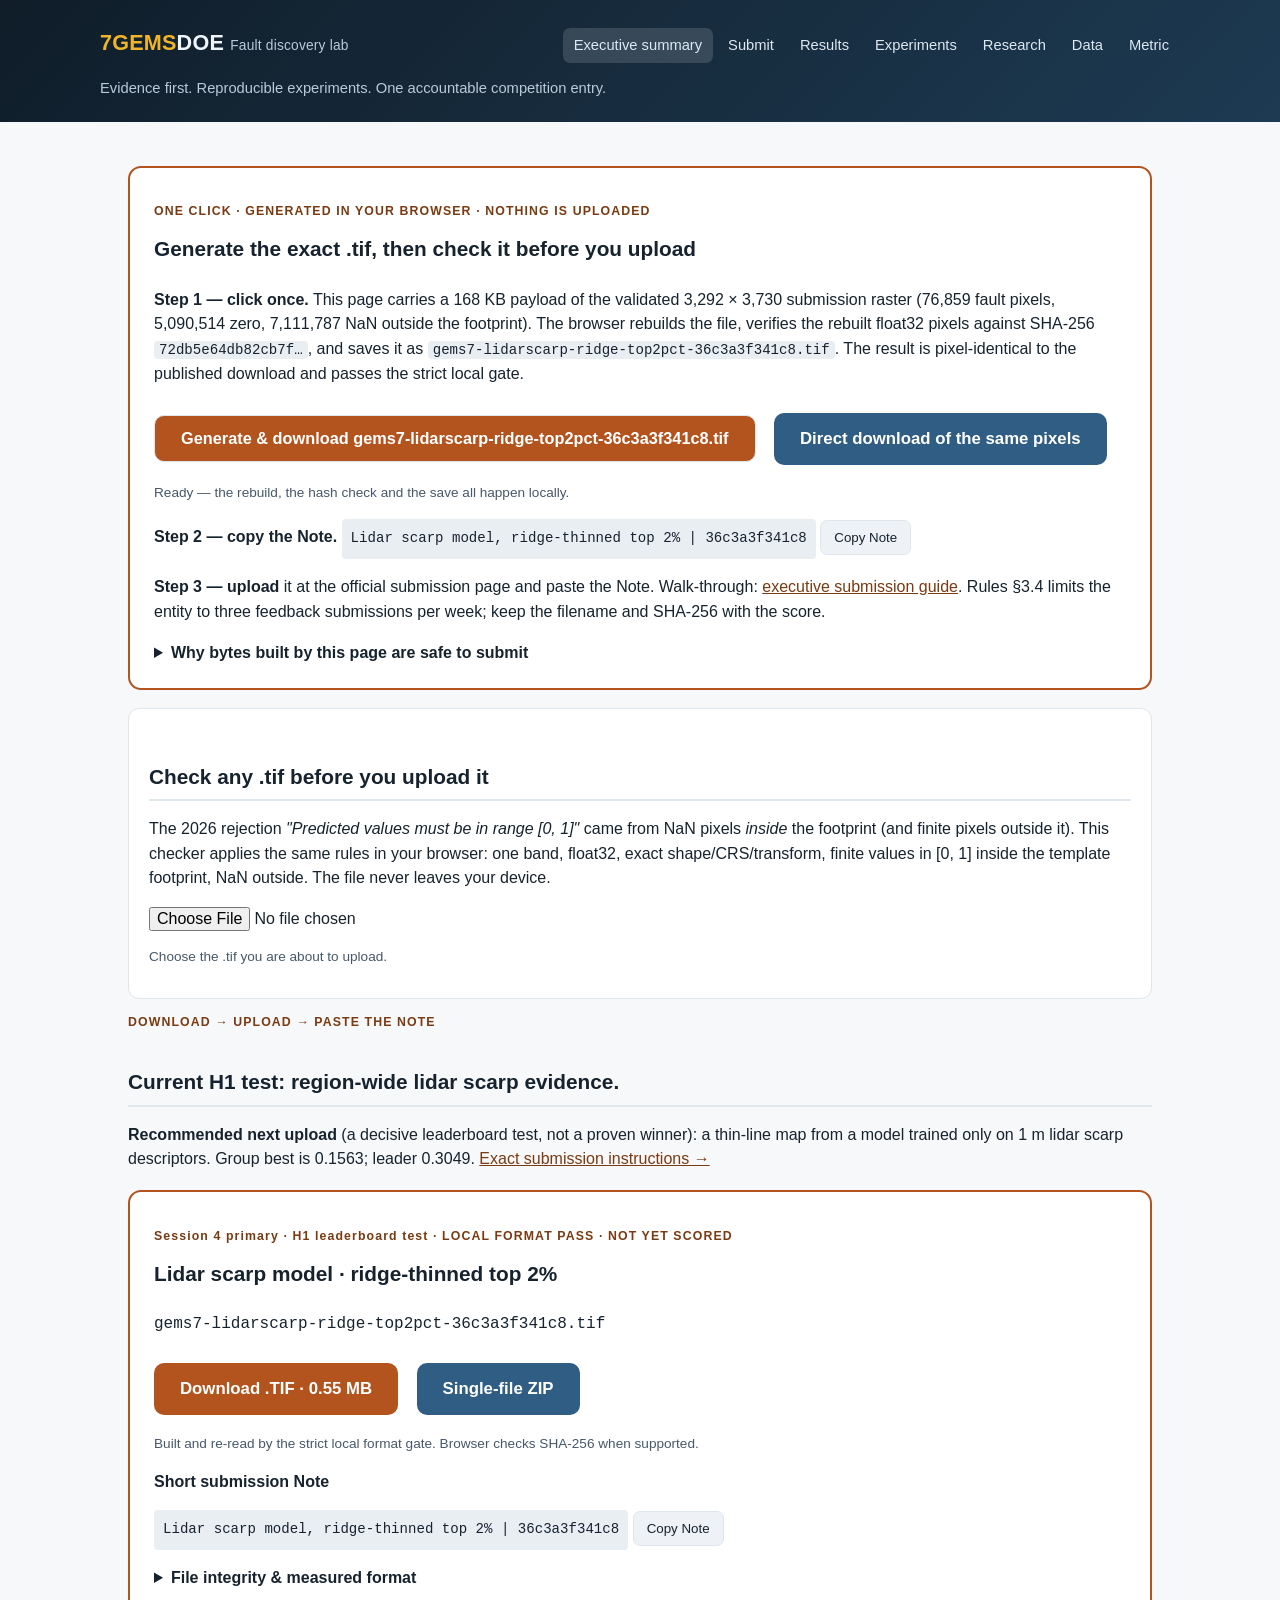
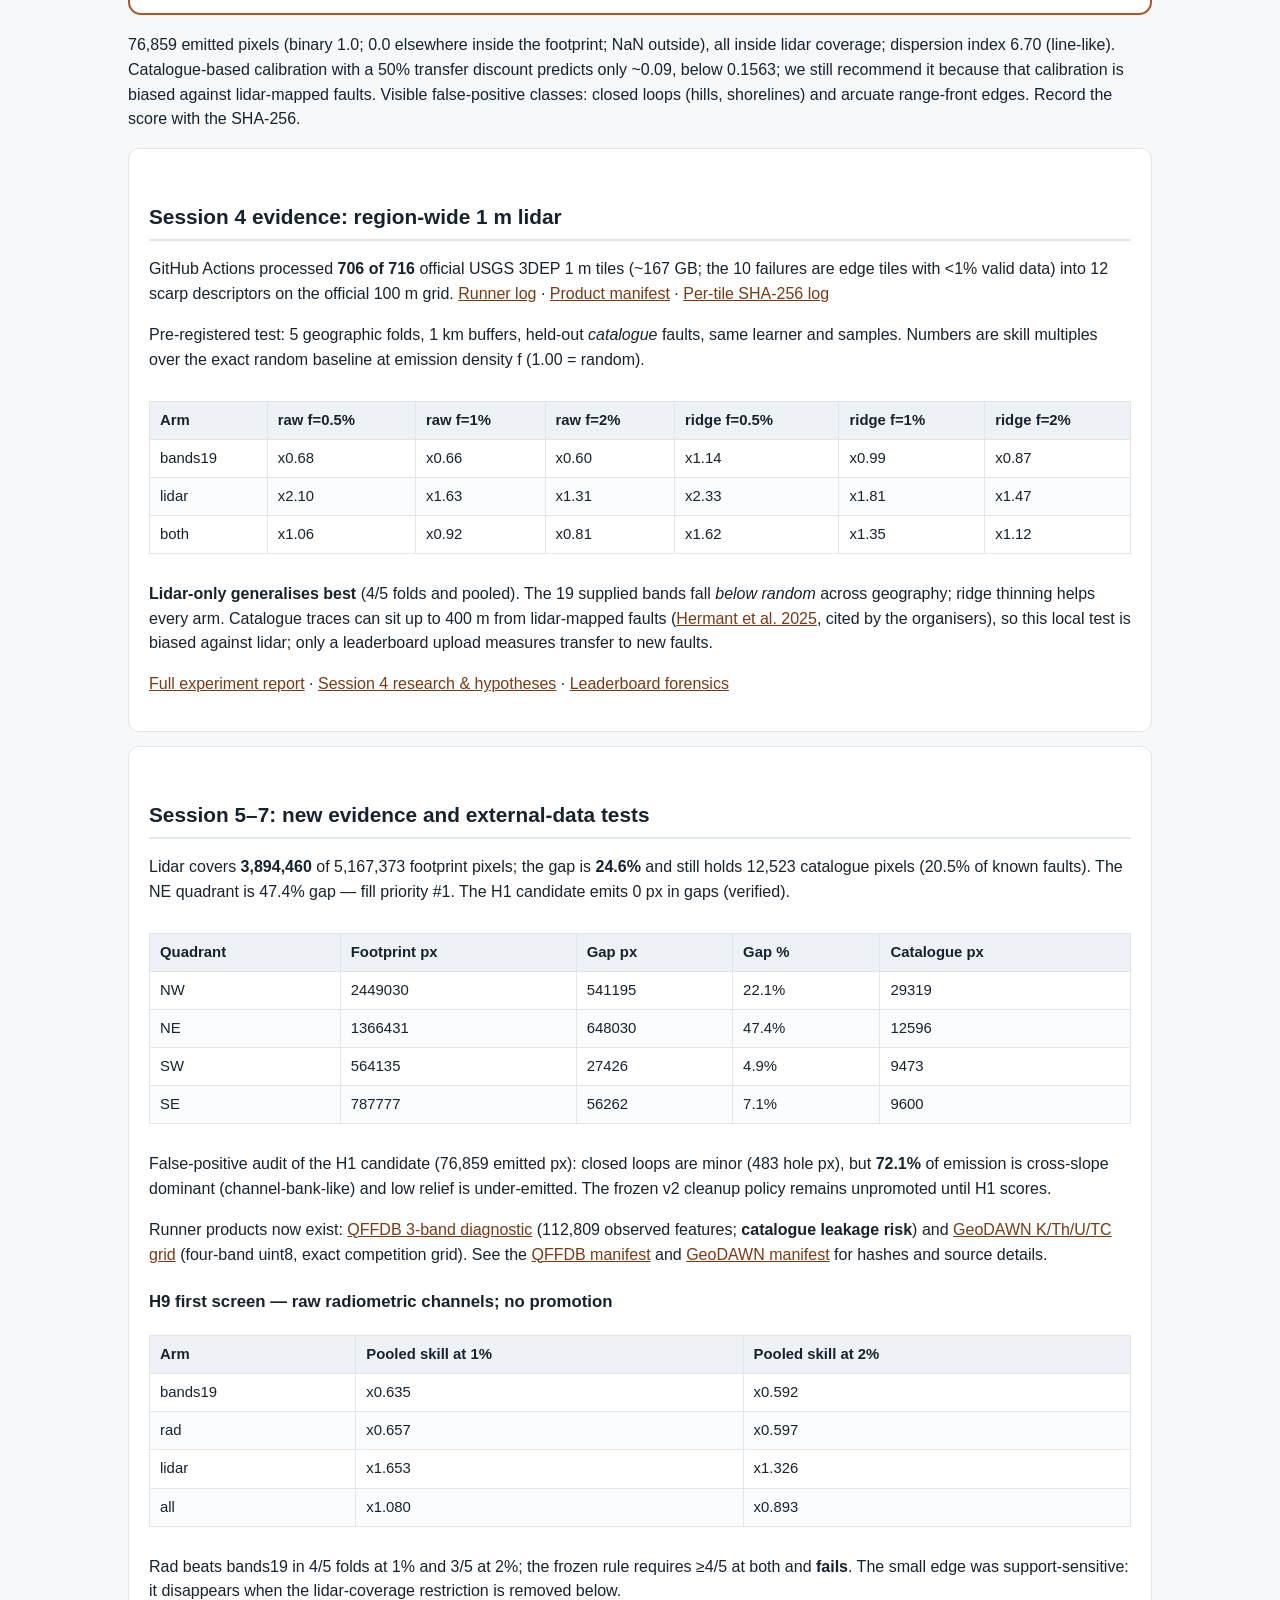
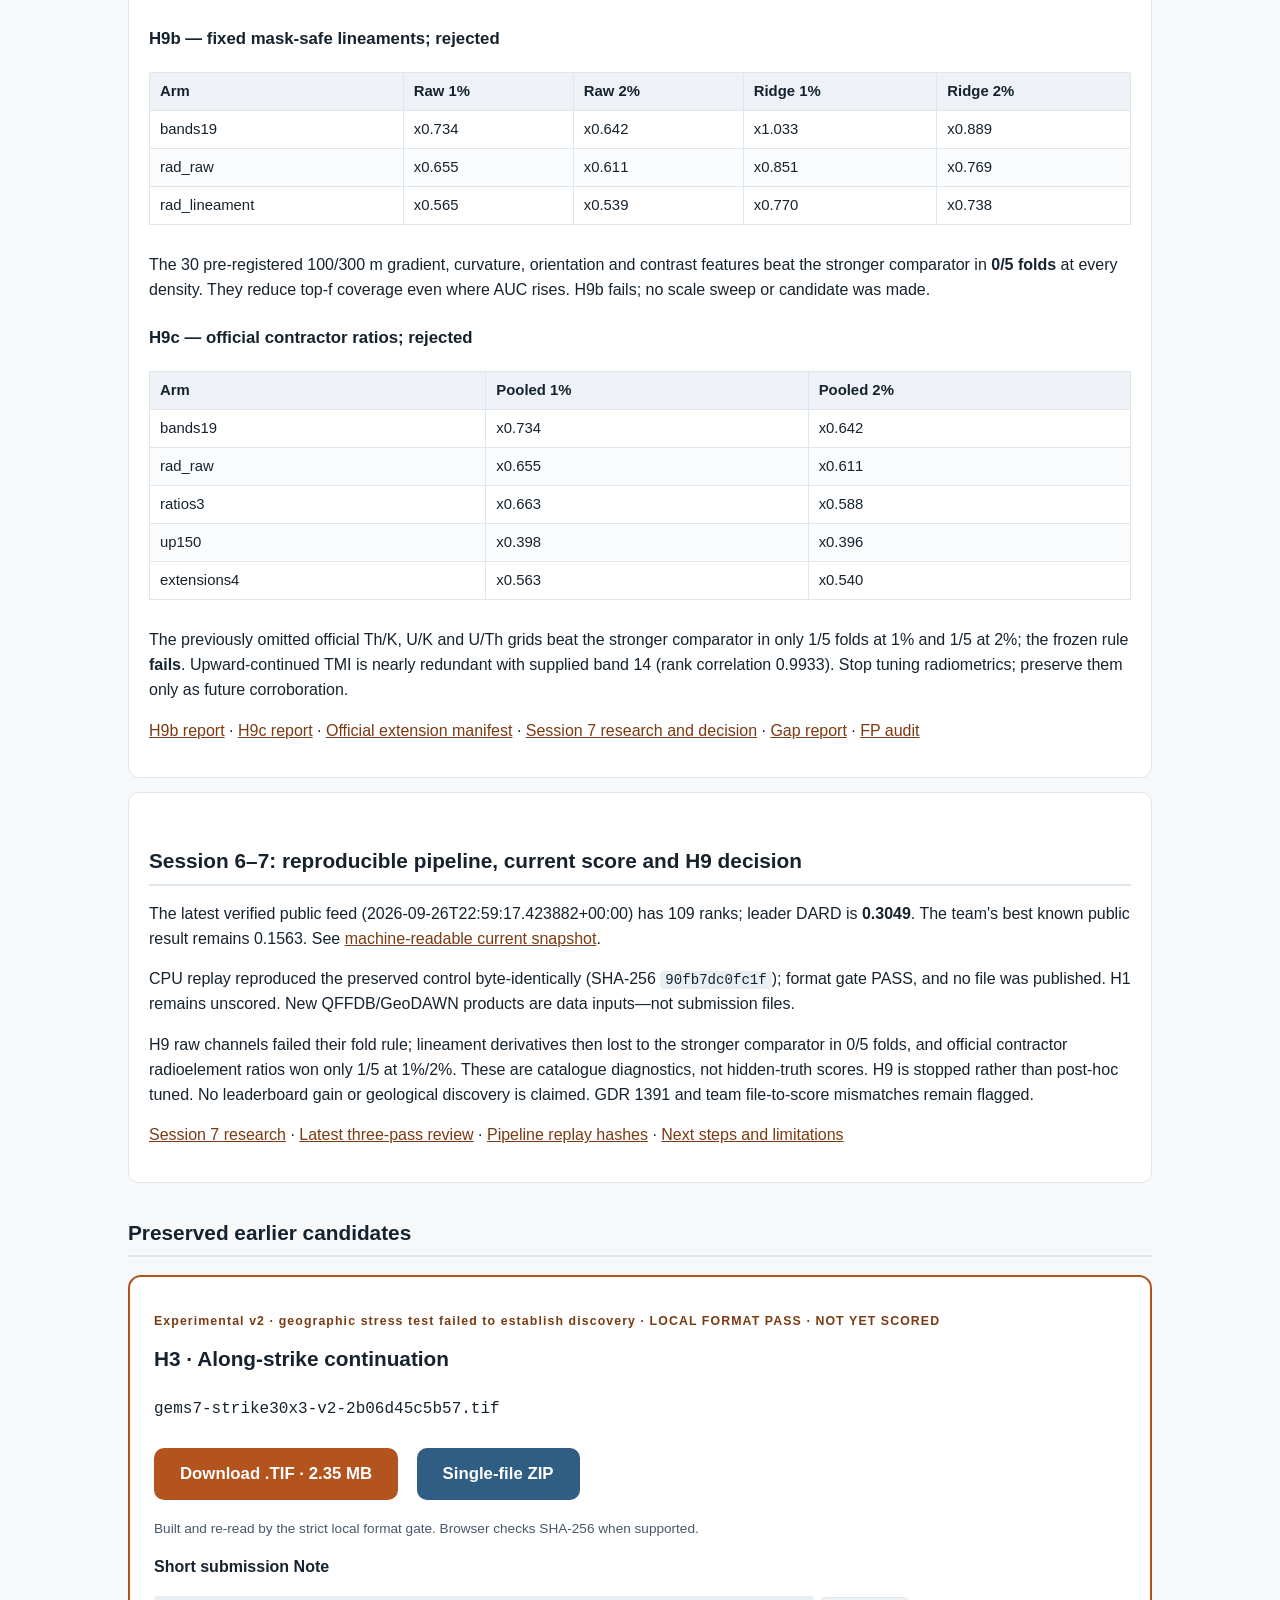
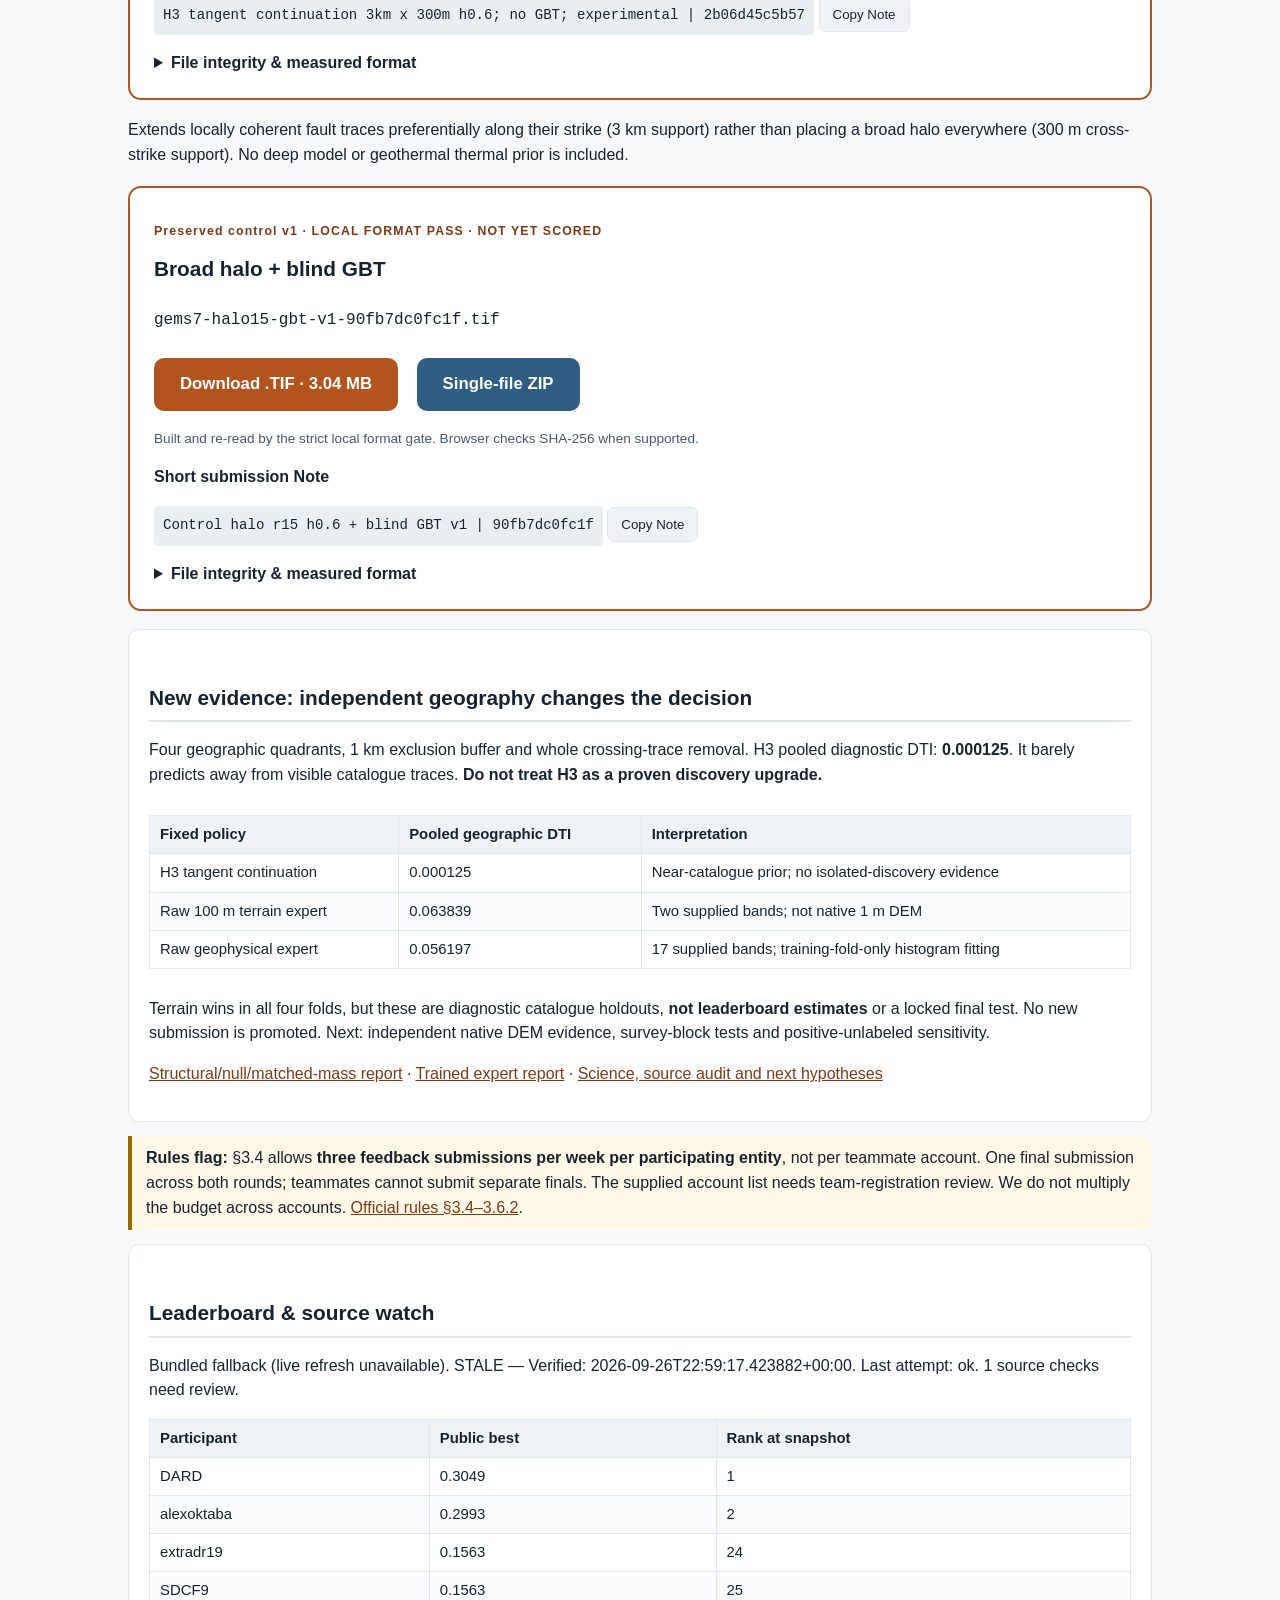
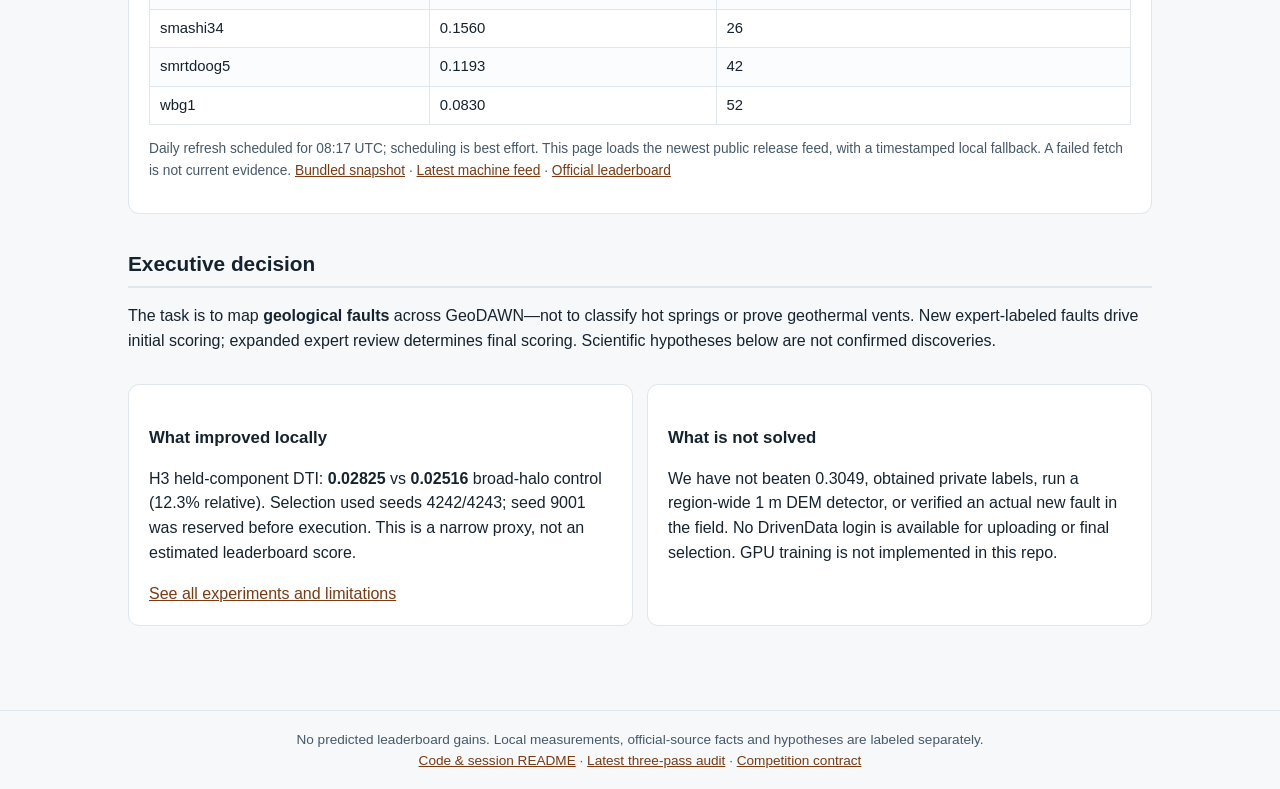
==== commit 7ce897b2: "In-browser submission generation and pre-upload checker; fail-closed gap merge Co-authored-by: arena" ====
--- a/index.html
+++ b/index.html
@@ -3,27 +3,31 @@
 <title>Executive summary · 7GEMSDOE</title><link rel="stylesheet" href="assets/style.css"><script src="assets/site.js" defer></script><script src="assets/geotiff_tools.js" defer></script><script src="assets/submission_payload.js" defer></script><script src="assets/submit_ui.js" defer></script></head>
 <body><a class="skip" href="#main">Skip to content</a><header class="site"><div class="wrap"><h1><span class="gem">7GEMS</span>DOE <span class="small">Fault discovery lab</span></h1>
 <nav class="site" aria-label="Main navigation"><a href="index.html" aria-current=page>Executive summary</a><a href="how-to-submit.html" >Submit</a><a href="results.html" >Results</a><a href="strategy.html" >Experiments</a><a href="research.html" >Research</a><a href="data.html" >Data</a><a href="metric.html" >Metric</a></nav><p class="tag">Evidence first. Reproducible experiments. One accountable competition entry.</p></div></header>
-<main id="main"><section class="hero" id="generate"><p class="eyebrow">ONE CLICK · RUNS IN YOUR BROWSER · NOTHING IS UPLOADED · NO INSTALL</p><h2>Generate the exact .tif, here, in one click</h2>
-<p><strong>Step 1 — generate the file.</strong> This page holds a 380 KB compact payload of the validated
-3,292 × 3,730 raster. Clicking rebuilds the full float32 GeoTIFF <em>in your browser</em>,
-verifies the rebuilt pixels against the published SHA-256 (72db5e64db82…), and saves it as
-<code>gems7-lidarscarp-ridge-top2pct-36c3a3f341c8.tif</code>. Nothing is uploaded and no model runs here; the page only re-encodes bytes it already has.</p>
-<button class="btn" id="generate-tif" type="button">Step 1 · Generate &amp; download gems7-lidarscarp-ridge-top2pct-36c3a3f341c8.tif</button>
-<a class="btn secondary" data-verify-download data-sha="36c3a3f341c8306dfb5610f61acfec635a7cb8a3ef6ef00380ca083d2f9745fe" href="downloads/gems7-lidarscarp-ridge-top2pct-36c3a3f341c8.tif" download>Or download the same pixels directly</a>
-<p class="download-status" id="generate-status" role="status" aria-live="polite">Ready. Rebuild, hash check and save happen locally.</p>
+<main id="main"><section class="hero" id="generate">
+<p class="eyebrow">ONE CLICK · GENERATED IN YOUR BROWSER · NOTHING IS UPLOADED</p>
+<h2 id="generate-title">Generate the exact .tif, then check it before you upload</h2>
+<p><strong>Step 1 — click once.</strong> This page carries a 168 KB payload of the validated
+3,292 × 3,730 submission raster (76,859 fault pixels,
+5,090,514 zero, 7,111,787 NaN outside the footprint). The browser rebuilds the file,
+verifies the rebuilt float32 pixels against SHA-256 <code>72db5e64db82cb7f…</code>, and saves it as
+<code>gems7-lidarscarp-ridge-top2pct-36c3a3f341c8.tif</code>. The result is pixel-identical to the published download and passes the strict local gate.</p>
+<button class="btn" id="generate-tif" type="button">Generate &amp; download gems7-lidarscarp-ridge-top2pct-36c3a3f341c8.tif</button>
+<a class="btn secondary" data-verify-download data-sha="36c3a3f341c8306dfb5610f61acfec635a7cb8a3ef6ef00380ca083d2f9745fe" href="downloads/gems7-lidarscarp-ridge-top2pct-36c3a3f341c8.tif" download>Direct download of the same pixels</a>
+<p class="download-status" id="generate-status" role="status" aria-live="polite">Ready — the rebuild, the hash check and the save all happen locally.</p>
 <p class="small" id="generate-sha" role="status"></p>
-<p><strong>Step 2 — copy the Note.</strong></p><code class="note-text">Lidar scarp model, ridge-thinned top 2% | 36c3a3f341c8</code> <button class="copy-note" type="button">Copy Note</button>
-<p><strong>Step 3 — upload</strong> at the official submission page and paste the Note. Full walk-through: <a href="how-to-submit.html">executive submission guide</a>. Weekly limit: three feedback submissions per participating entity (rules §3.4).</p>
+<p><strong>Step 2 — copy the Note.</strong> <code class="note-text">Lidar scarp model, ridge-thinned top 2% | 36c3a3f341c8</code> <button class="copy-note" type="button">Copy Note</button></p>
+<p><strong>Step 3 — upload</strong> it at the official submission page and paste the Note. Walk-through: <a href="how-to-submit.html">executive submission guide</a>.
+Rules §3.4 limits the entity to three feedback submissions per week; keep the filename and SHA-256 with the score.</p>
 <details><summary>Why bytes built by this page are safe to submit</summary>
-<p>The raster geometry (CRS EPSG:32611, 100 m pixels, origin
-243350/4508550) is copied from the official template raster, the pixel array is byte-identical to the
-published artifact, values are 1.0 on the emitted lines and 0.0 elsewhere inside the footprint with NaN outside, and the file is single-band float32.
-<code>scripts/validate_submission.py</code> accepts the direct download and <code>tests/test_browser_tools.py</code> proves this page's encoder reproduces the same pixels
-(see <a href="research.html">verification notes</a>). A local PASS is still not a server acceptance receipt: confirm the platform shows a score.</details>
-</section>
-<section class="card" id="check"><h2>Step 0 — check any .tif before you upload it</h2>
-<p>The 2026 group failure <em>"Predicted values must be in range [0, 1]"</em> came from NaN pixels inside the footprint. This checker runs the same rules in your browser:
-single band, float32, exact grid/CRS/transform, finite values in [0, 1] everywhere inside the template footprint, NaN outside. The file never leaves your device.</p>
+<p>The grid is copied from the official template (EPSG:32611, 100 m, origin
+243350/4508550), the raster is single-band float32, values are 1.0 on the emitted lines and 0.0 elsewhere inside the
+footprint with NaN outside, and the pixels are hashed before download. Two independent checks back this: <code>node tests/js/roundtrip.mjs</code> re-reads the published artifact
+through this page's own reader (including GDAL's floating-point predictor) and <a href="https://github.com/buffedlizard55-lab/7GEMSDOE/blob/main/tests/test_browser_tools.py">tests/test_browser_tools.py</a>
+re-validates the generated file with rasterio, the same library the platform uses. A local PASS is still not a server acceptance receipt.</p></details></section>
+<section class="card" id="check-file"><h2>Check any .tif before you upload it</h2>
+<p>The 2026 rejection <em>"Predicted values must be in range [0, 1]"</em> came from NaN pixels <em>inside</em> the footprint (and finite pixels outside it).
+This checker applies the same rules in your browser: one band, float32, exact shape/CRS/transform, finite values in [0, 1] inside the template footprint, NaN outside.
+The file never leaves your device.</p>
 <input type="file" id="validate-file" accept=".tif,.tiff,.TIF">
 <p class="download-status" id="validate-status" role="status" aria-live="polite">Choose the .tif you are about to upload.</p>
 <div id="validate-report"></div></section>
--- a/assets/style.css
+++ b/assets/style.css
@@ -84,3 +84,11 @@
 .skip:focus { top:0; }
 .download-status { font-size: .85rem; color: var(--ink-soft); }
 @media(max-width:600px) { .hero { padding:18px; } .btn { display:block; text-align:center; margin-right:0; } .kv { grid-template-columns: 1fr; } }
+
+/* session 8: one-click generator + pre-upload checker feedback */
+.download-status.good { color: #1c6b3a; font-weight: 600; }
+.download-status.bad { color: #a3231d; font-weight: 600; }
+#validate-file { display: block; margin: 10px 0; font: inherit; }
+#validate-report h3 { margin: 12px 0 6px; }
+#validate-report ul { margin: 0 0 8px 18px; }
+#generate-tif { font-size: 1.02rem; }
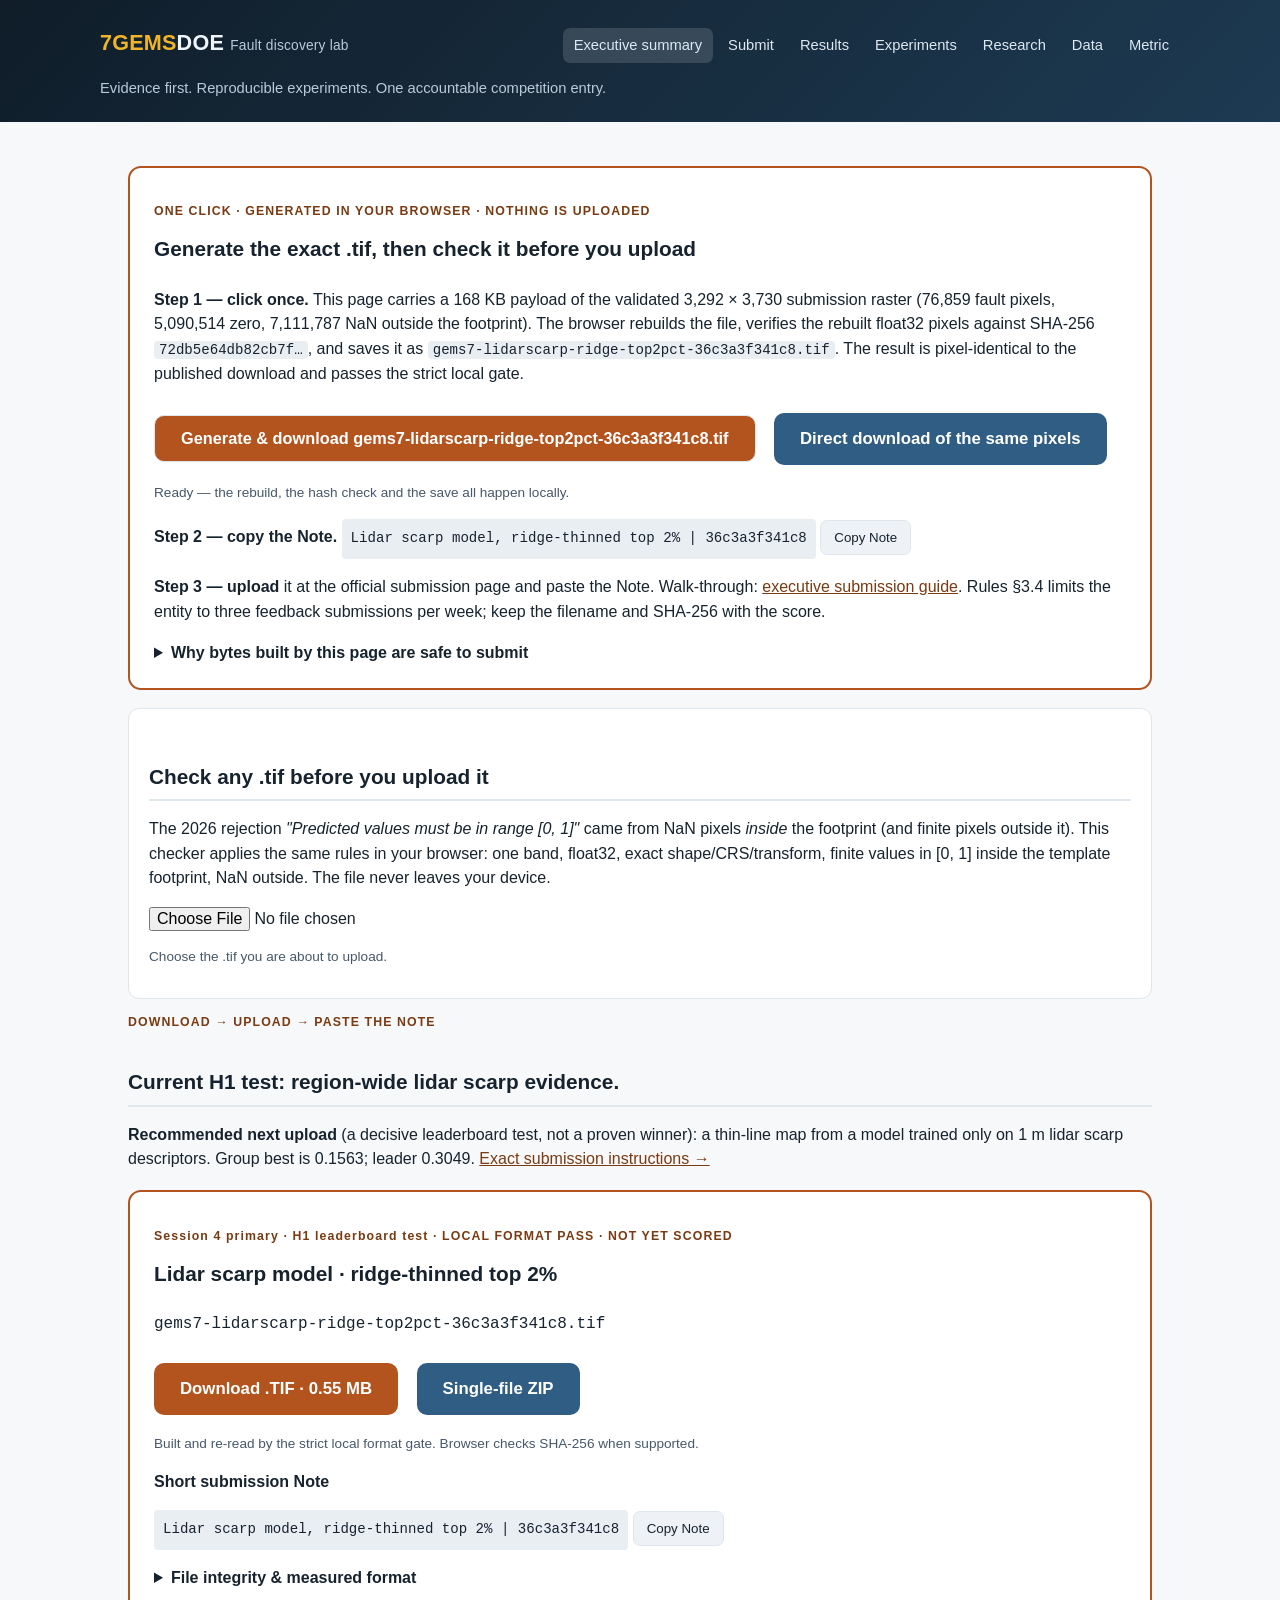
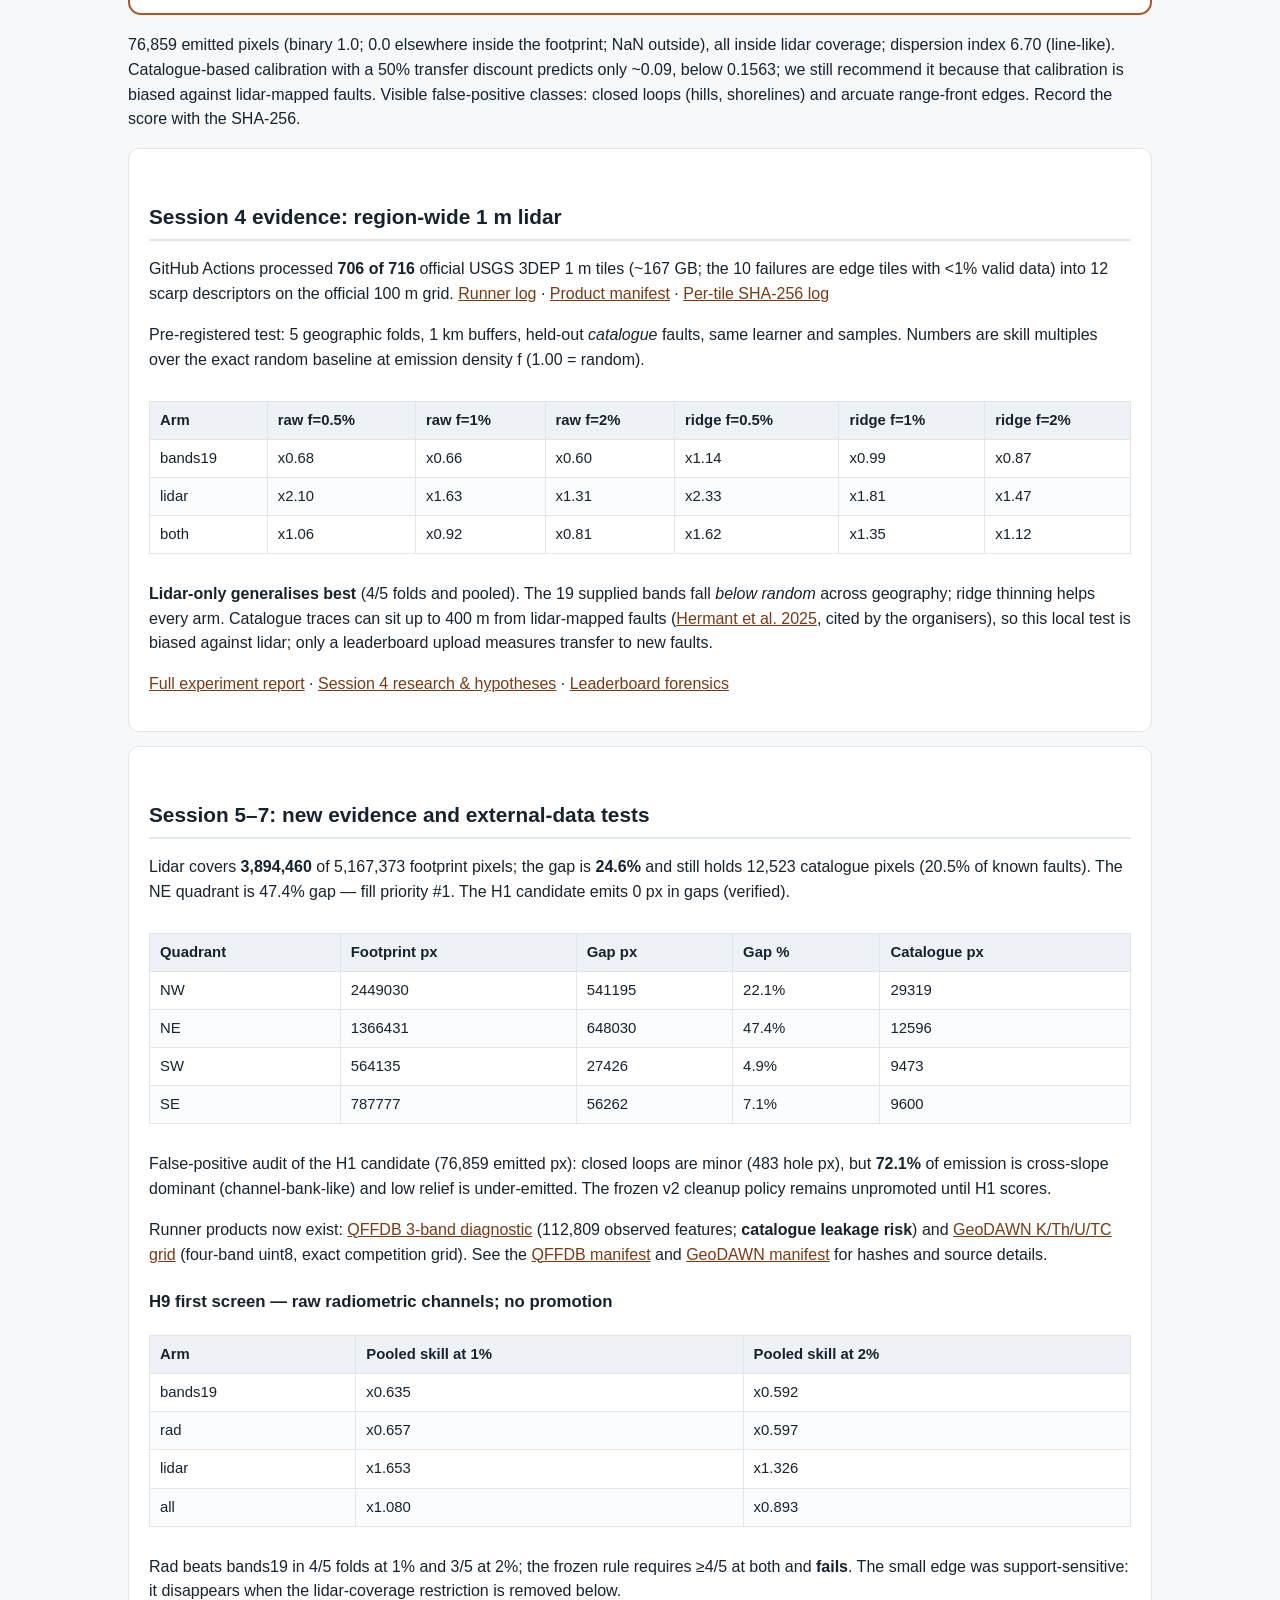
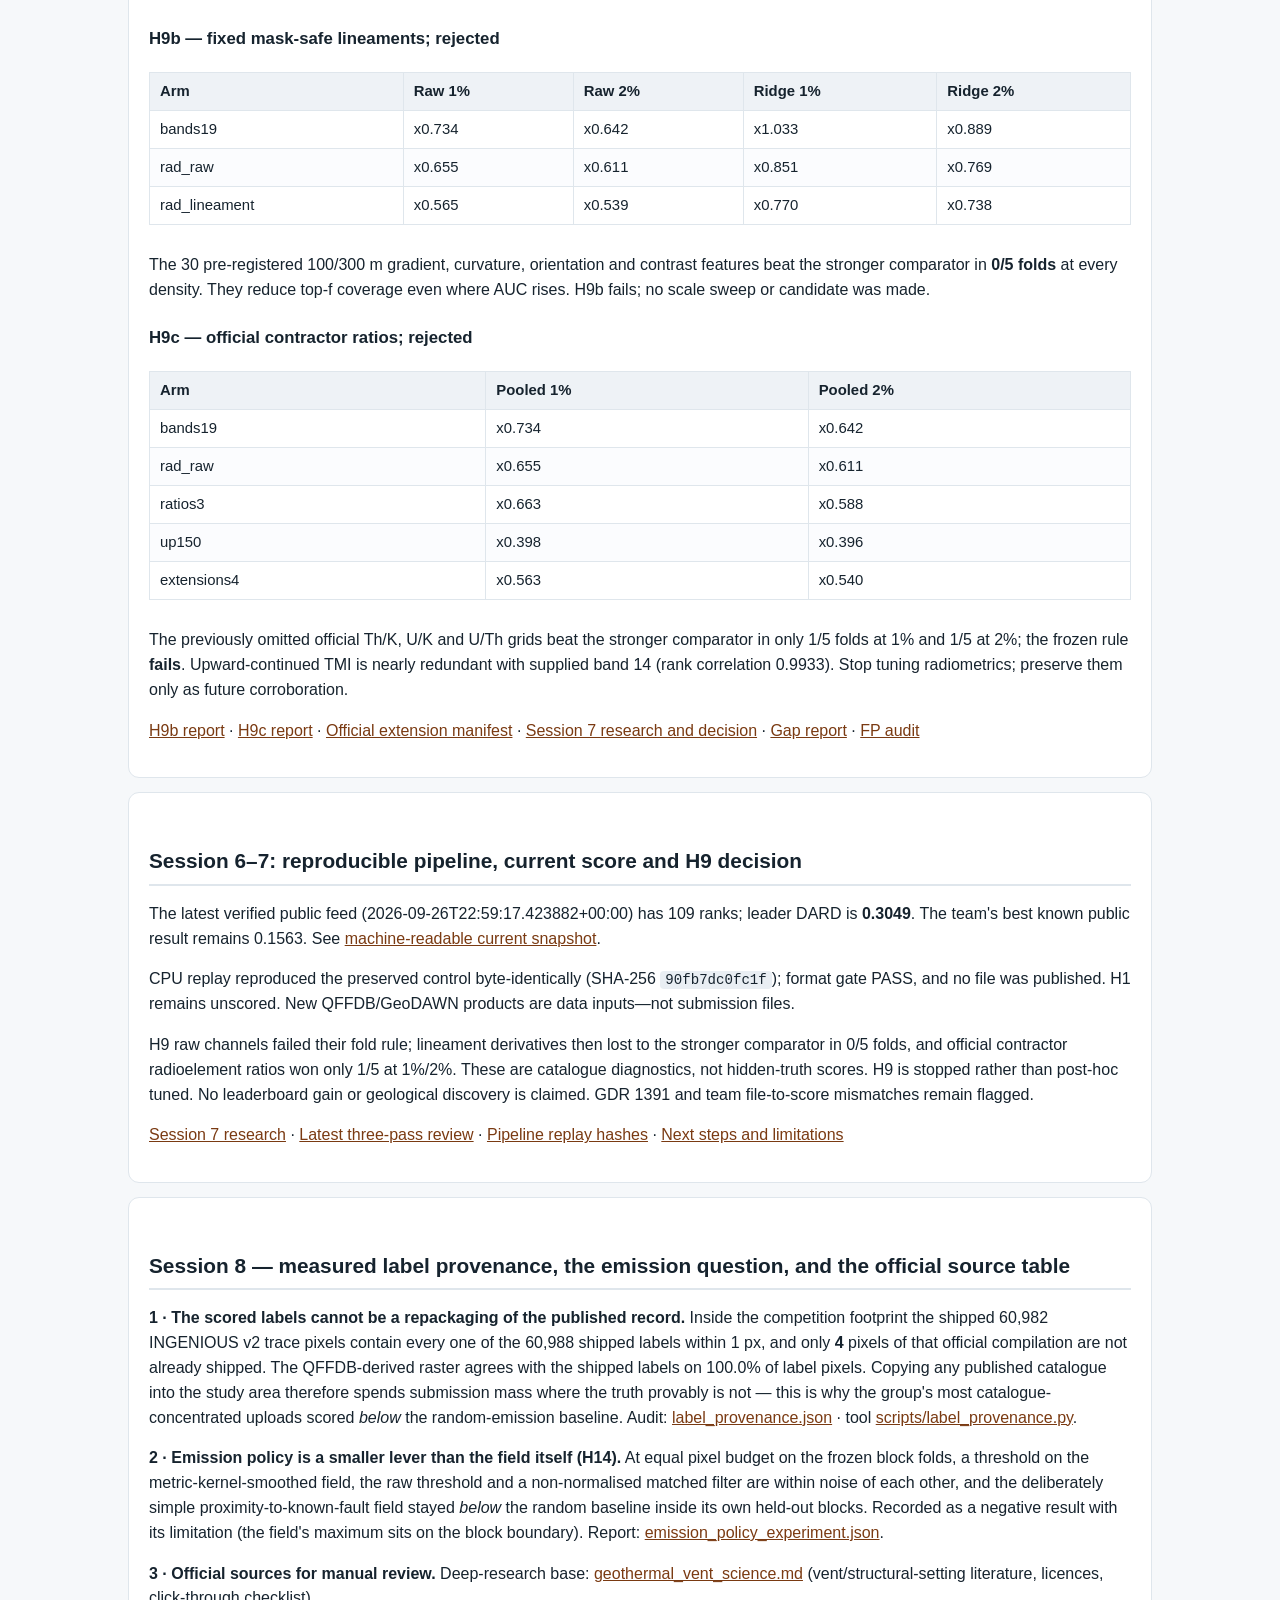
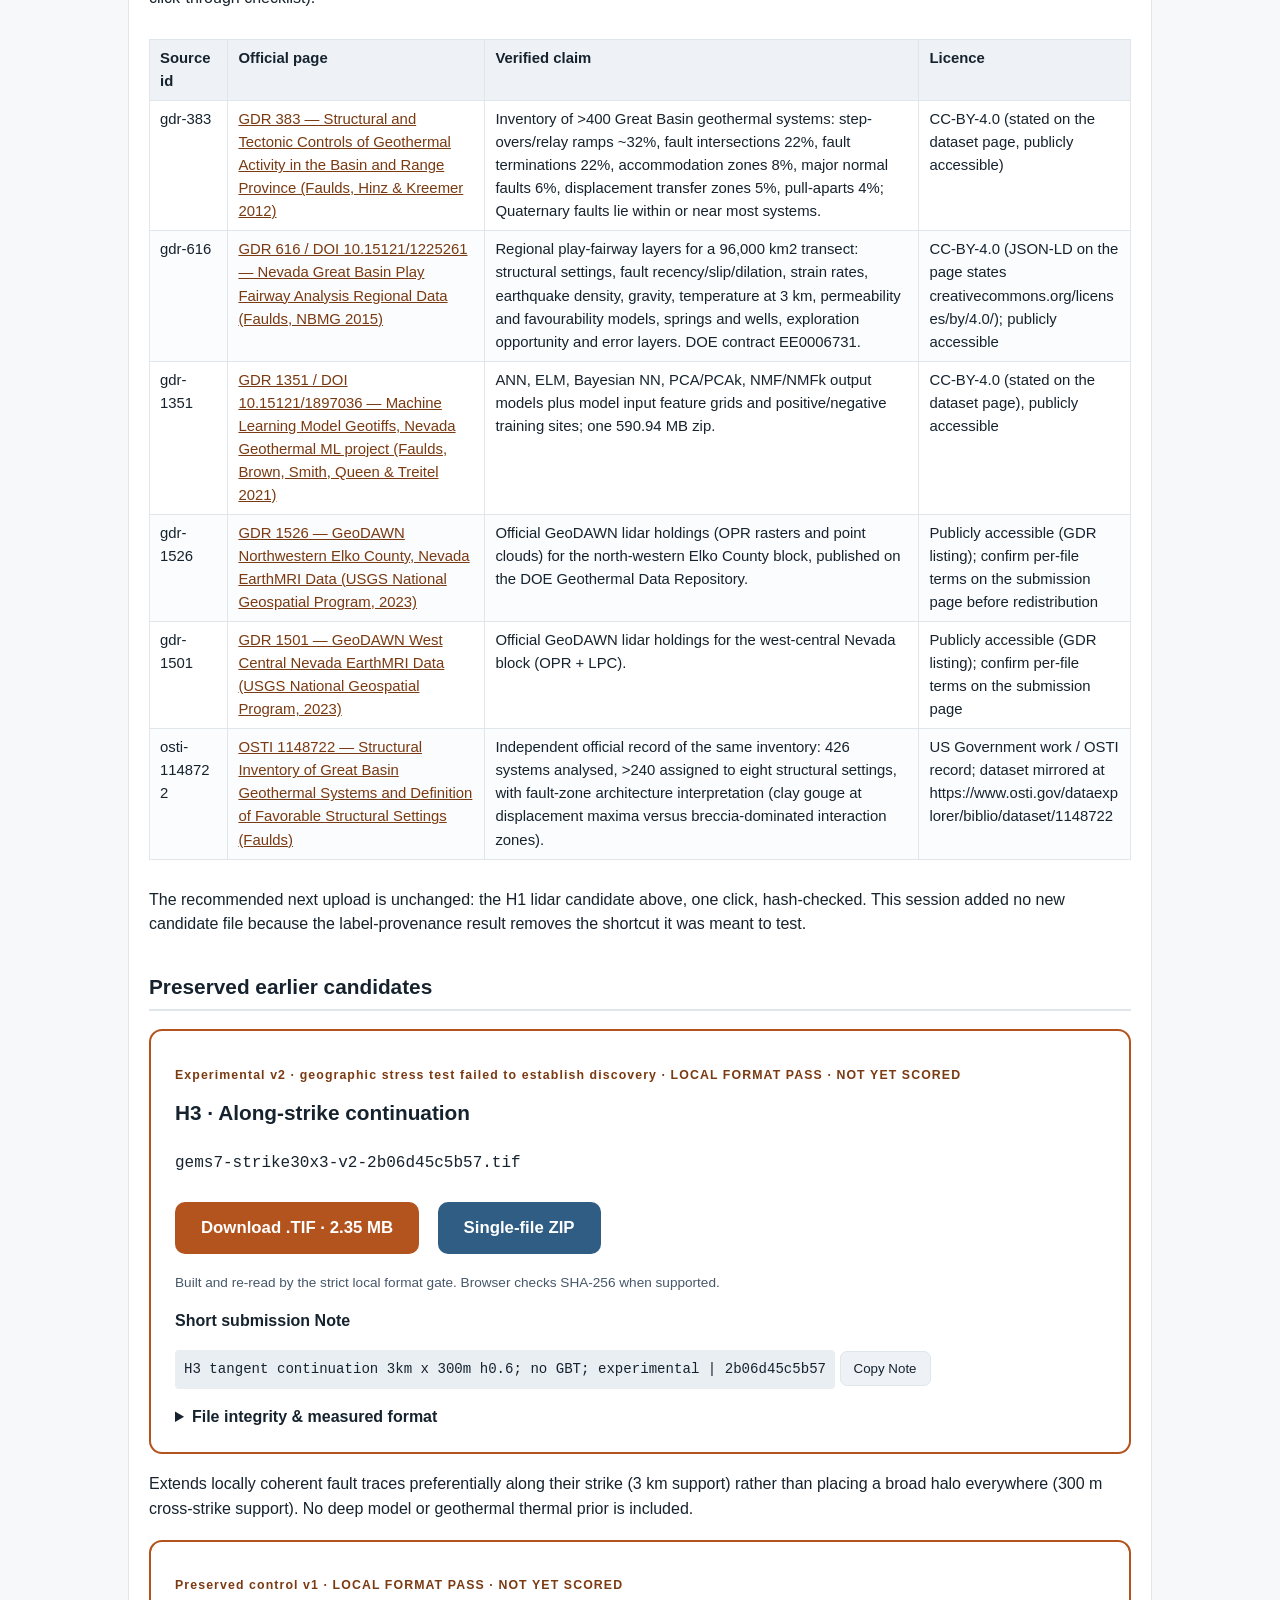
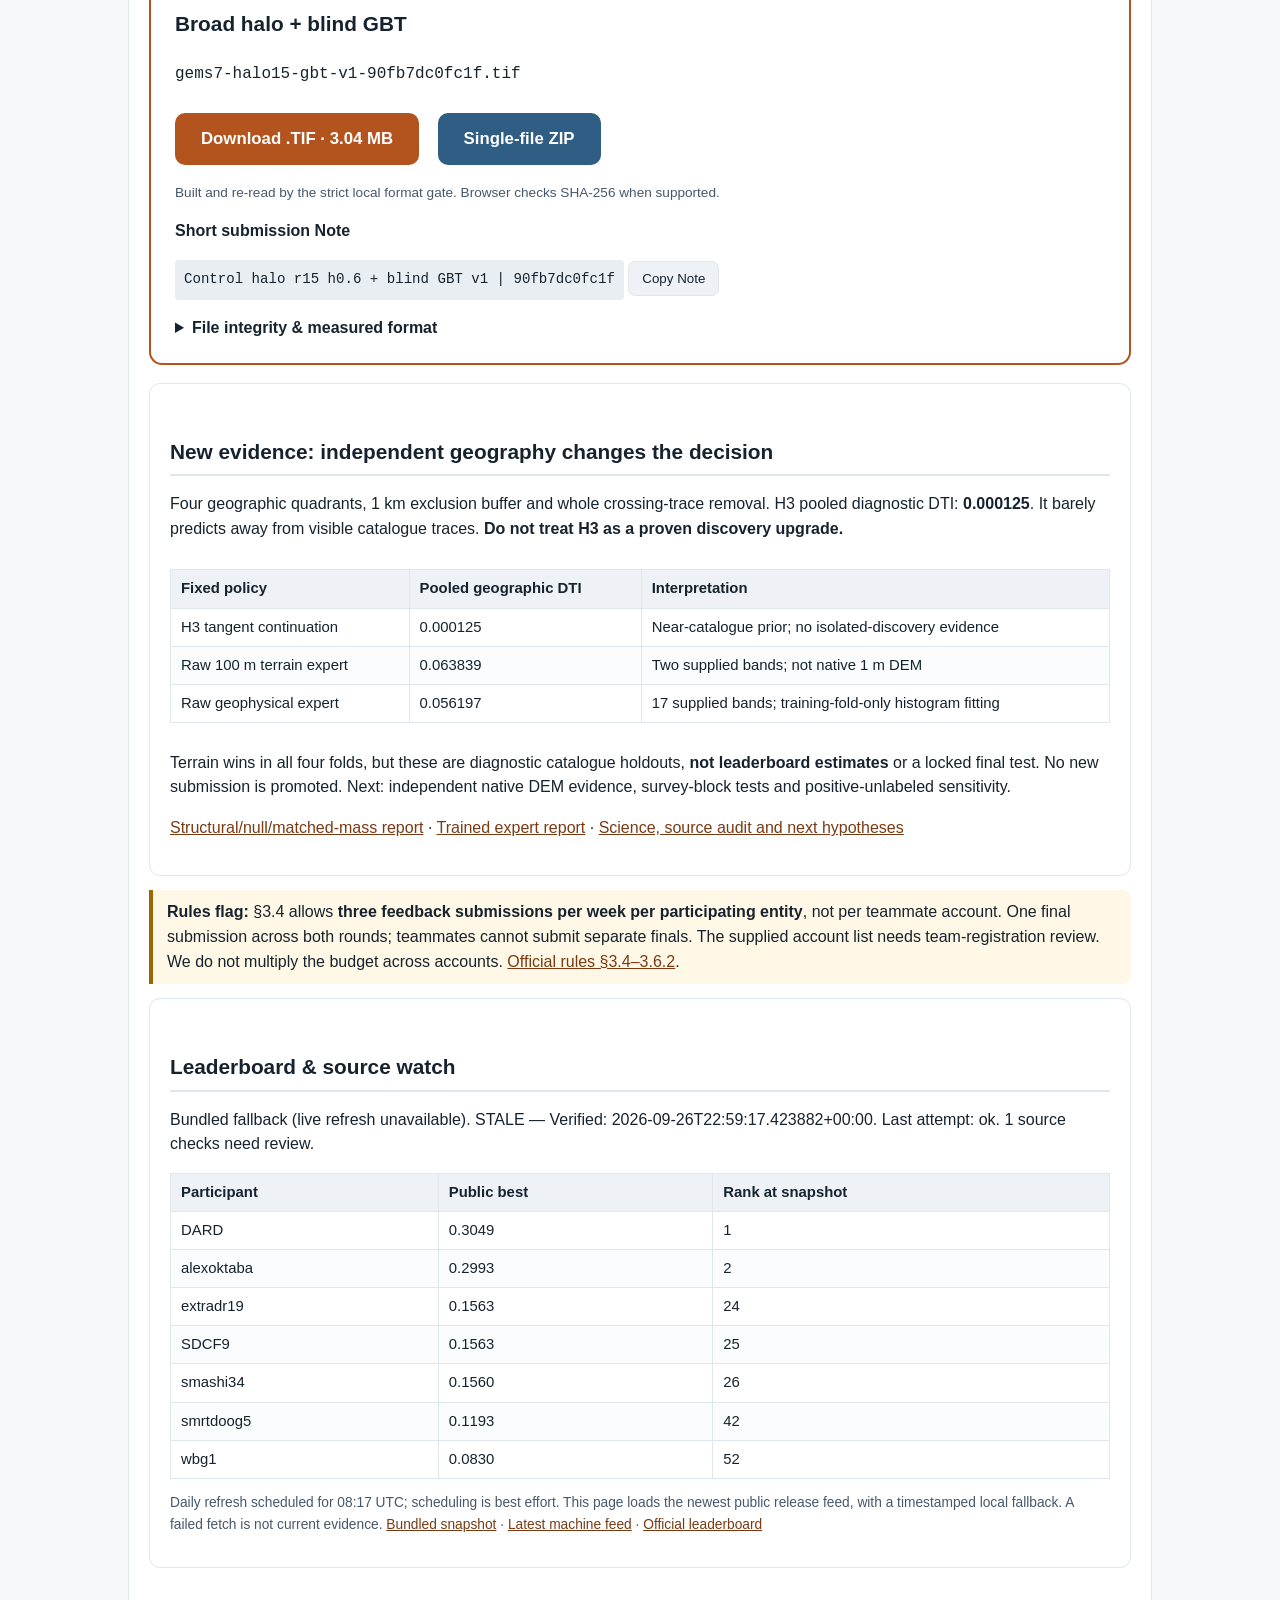
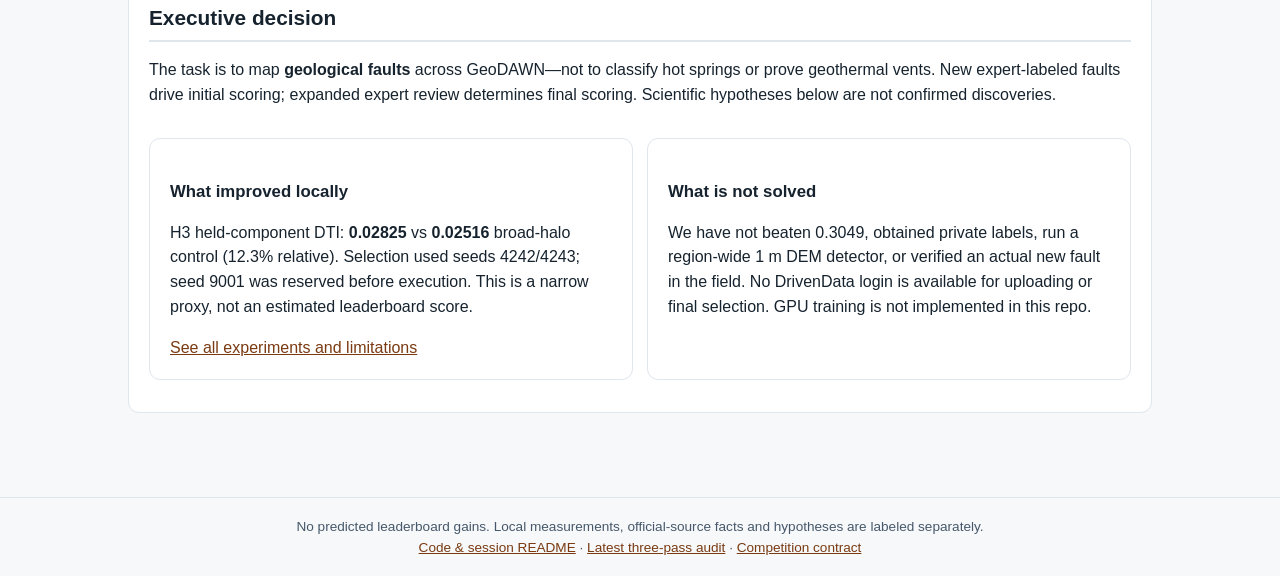
==== commit 1c088ee3: "Session 8 pass 1: label-provenance audit, H14 negative result, source base, site card Measured this " ====
--- a/index.html
+++ b/index.html
@@ -68,6 +68,21 @@
 <p>CPU replay reproduced the preserved control byte-identically (SHA-256 <code>90fb7dc0fc1f</code>); format gate PASS, and no file was published. H1 remains unscored. New QFFDB/GeoDAWN products are data inputs—not submission files.</p>
 <p>H9 raw channels failed their fold rule; lineament derivatives then lost to the stronger comparator in 0/5 folds, and official contractor radioelement ratios won only 1/5 at 1%/2%. These are catalogue diagnostics, not hidden-truth scores. H9 is stopped rather than post-hoc tuned. No leaderboard gain or geological discovery is claimed. GDR 1391 and team file-to-score mismatches remain flagged.</p>
 <p><a href="knowledge/session7/research.md">Session 7 research</a> · <a href="knowledge/session7/review.md">Latest three-pass review</a> · <a href="knowledge/session6/local_verification.json">Pipeline replay hashes</a> · <a href="knowledge/session7/next_session.md">Next steps and limitations</a></p></section>
+<section class="card" id="session8"><h2>Session 8 — measured label provenance, the emission question, and the official source table</h2>
+<p><strong>1 · The scored labels cannot be a repackaging of the published record.</strong> Inside the competition footprint the shipped
+60,982 INGENIOUS v2 trace pixels contain every one of the 60,988 shipped labels within 1 px, and only
+<strong>4</strong> pixels of that official compilation are not already shipped. The QFFDB-derived raster agrees with the shipped labels on
+100.0% of label pixels. Copying any published catalogue into the study area therefore spends submission mass where the truth
+provably is not — this is why the group's most catalogue-concentrated uploads scored <em>below</em> the random-emission baseline. Audit:
+<a href="knowledge/session8/label_provenance.json">label_provenance.json</a> · tool <a href="scripts/label_provenance.py">scripts/label_provenance.py</a>.</p>
+<p><strong>2 · Emission policy is a smaller lever than the field itself (H14).</strong> At equal pixel budget on the frozen block folds, a threshold on the
+metric-kernel-smoothed field, the raw threshold and a non-normalised matched filter are within noise of each other, and the deliberately simple proximity-to-known-fault
+field stayed <em>below</em> the random baseline inside its own held-out blocks. Recorded as a negative result with its limitation (the field's maximum sits on the block
+boundary). Report: <a href="knowledge/session8/emission_policy_experiment.json">emission_policy_experiment.json</a>.</p>
+<p><strong>3 · Official sources for manual review.</strong> Deep-research base: <a href="knowledge/session8/geothermal_vent_science.md">geothermal_vent_science.md</a> (vent/structural-setting literature, licences, click-through checklist).</p>
+<div class="table-scroll"><table><thead><tr><th>Source id</th><th>Official page</th><th>Verified claim</th><th>Licence</th></tr></thead><tbody><tr><td>gdr-383</td><td><a href="https://gdr.openei.org/submissions/383">GDR 383 — Structural and Tectonic Controls of Geothermal Activity in the Basin and Range Province (Faulds, Hinz &amp; Kreemer 2012)</a></td><td>Inventory of &gt;400 Great Basin geothermal systems: step-overs/relay ramps ~32%, fault intersections 22%, fault terminations 22%, accommodation zones 8%, major normal faults 6%, displacement transfer zones 5%, pull-aparts 4%; Quaternary faults lie within or near most systems.</td><td>CC-BY-4.0 (stated on the dataset page, publicly accessible)</td></tr><tr><td>gdr-616</td><td><a href="https://gdr.openei.org/submissions/616">GDR 616 / DOI 10.15121/1225261 — Nevada Great Basin Play Fairway Analysis Regional Data (Faulds, NBMG 2015)</a></td><td>Regional play-fairway layers for a 96,000 km2 transect: structural settings, fault recency/slip/dilation, strain rates, earthquake density, gravity, temperature at 3 km, permeability and favourability models, springs and wells, exploration opportunity and error layers. DOE contract EE0006731.</td><td>CC-BY-4.0 (JSON-LD on the page states creativecommons.org/licenses/by/4.0/); publicly accessible</td></tr><tr><td>gdr-1351</td><td><a href="https://gdr.openei.org/submissions/1351">GDR 1351 / DOI 10.15121/1897036 — Machine Learning Model Geotiffs, Nevada Geothermal ML project (Faulds, Brown, Smith, Queen &amp; Treitel 2021)</a></td><td>ANN, ELM, Bayesian NN, PCA/PCAk, NMF/NMFk output models plus model input feature grids and positive/negative training sites; one 590.94 MB zip.</td><td>CC-BY-4.0 (stated on the dataset page), publicly accessible</td></tr><tr><td>gdr-1526</td><td><a href="https://gdr.openei.org/submissions/1526">GDR 1526 — GeoDAWN Northwestern Elko County, Nevada EarthMRI Data (USGS National Geospatial Program, 2023)</a></td><td>Official GeoDAWN lidar holdings (OPR rasters and point clouds) for the north-western Elko County block, published on the DOE Geothermal Data Repository.</td><td>Publicly accessible (GDR listing); confirm per-file terms on the submission page before redistribution</td></tr><tr><td>gdr-1501</td><td><a href="https://gdr.openei.org/submissions/1501">GDR 1501 — GeoDAWN West Central Nevada EarthMRI Data (USGS National Geospatial Program, 2023)</a></td><td>Official GeoDAWN lidar holdings for the west-central Nevada block (OPR + LPC).</td><td>Publicly accessible (GDR listing); confirm per-file terms on the submission page</td></tr><tr><td>osti-1148722</td><td><a href="https://www.osti.gov/biblio/1148722">OSTI 1148722 — Structural Inventory of Great Basin Geothermal Systems and Definition of Favorable Structural Settings (Faulds)</a></td><td>Independent official record of the same inventory: 426 systems analysed, &gt;240 assigned to eight structural settings, with fault-zone architecture interpretation (clay gouge at displacement maxima versus breccia-dominated interaction zones).</td><td>US Government work / OSTI record; dataset mirrored at https://www.osti.gov/dataexplorer/biblio/dataset/1148722</td></tr></tbody></table></div>
+<p>The recommended next upload is unchanged: the H1 lidar candidate above, one click, hash-checked. This session added no new candidate file because the
+label-provenance result removes the shortcut it was meant to test.</p>
 <h2>Preserved earlier candidates</h2>
 <section class="hero"><p class="eyebrow">Experimental v2 · geographic stress test failed to establish discovery · LOCAL FORMAT PASS · NOT YET SCORED</p><h2>H3 · Along-strike continuation</h2>
 <p class="filename">gems7-strike30x3-v2-2b06d45c5b57.tif</p><a class="btn" data-verify-download data-sha="2b06d45c5b5726be60ed7f953accda58919999a99b442bb87410377e0c4c034a" href="downloads/gems7-strike30x3-v2-2b06d45c5b57.tif" download>Download .TIF · 2.35 MB</a>
